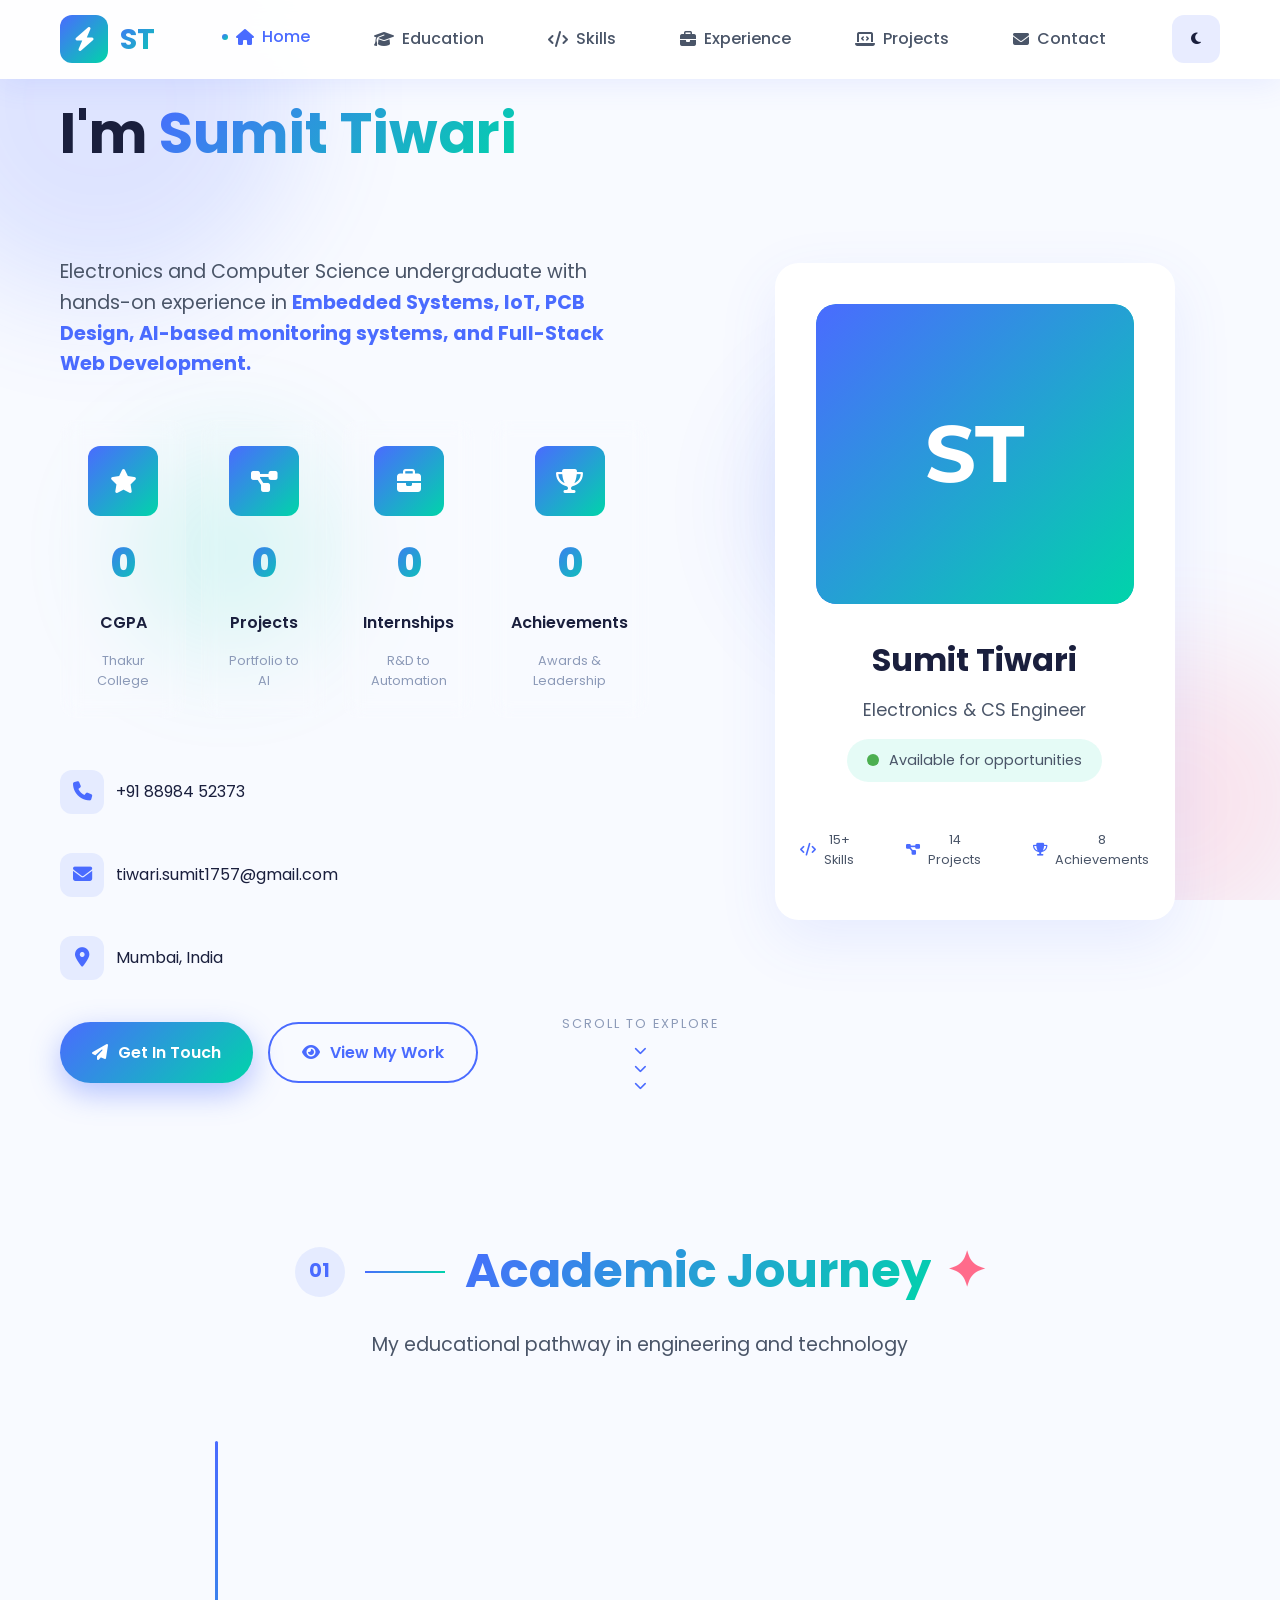
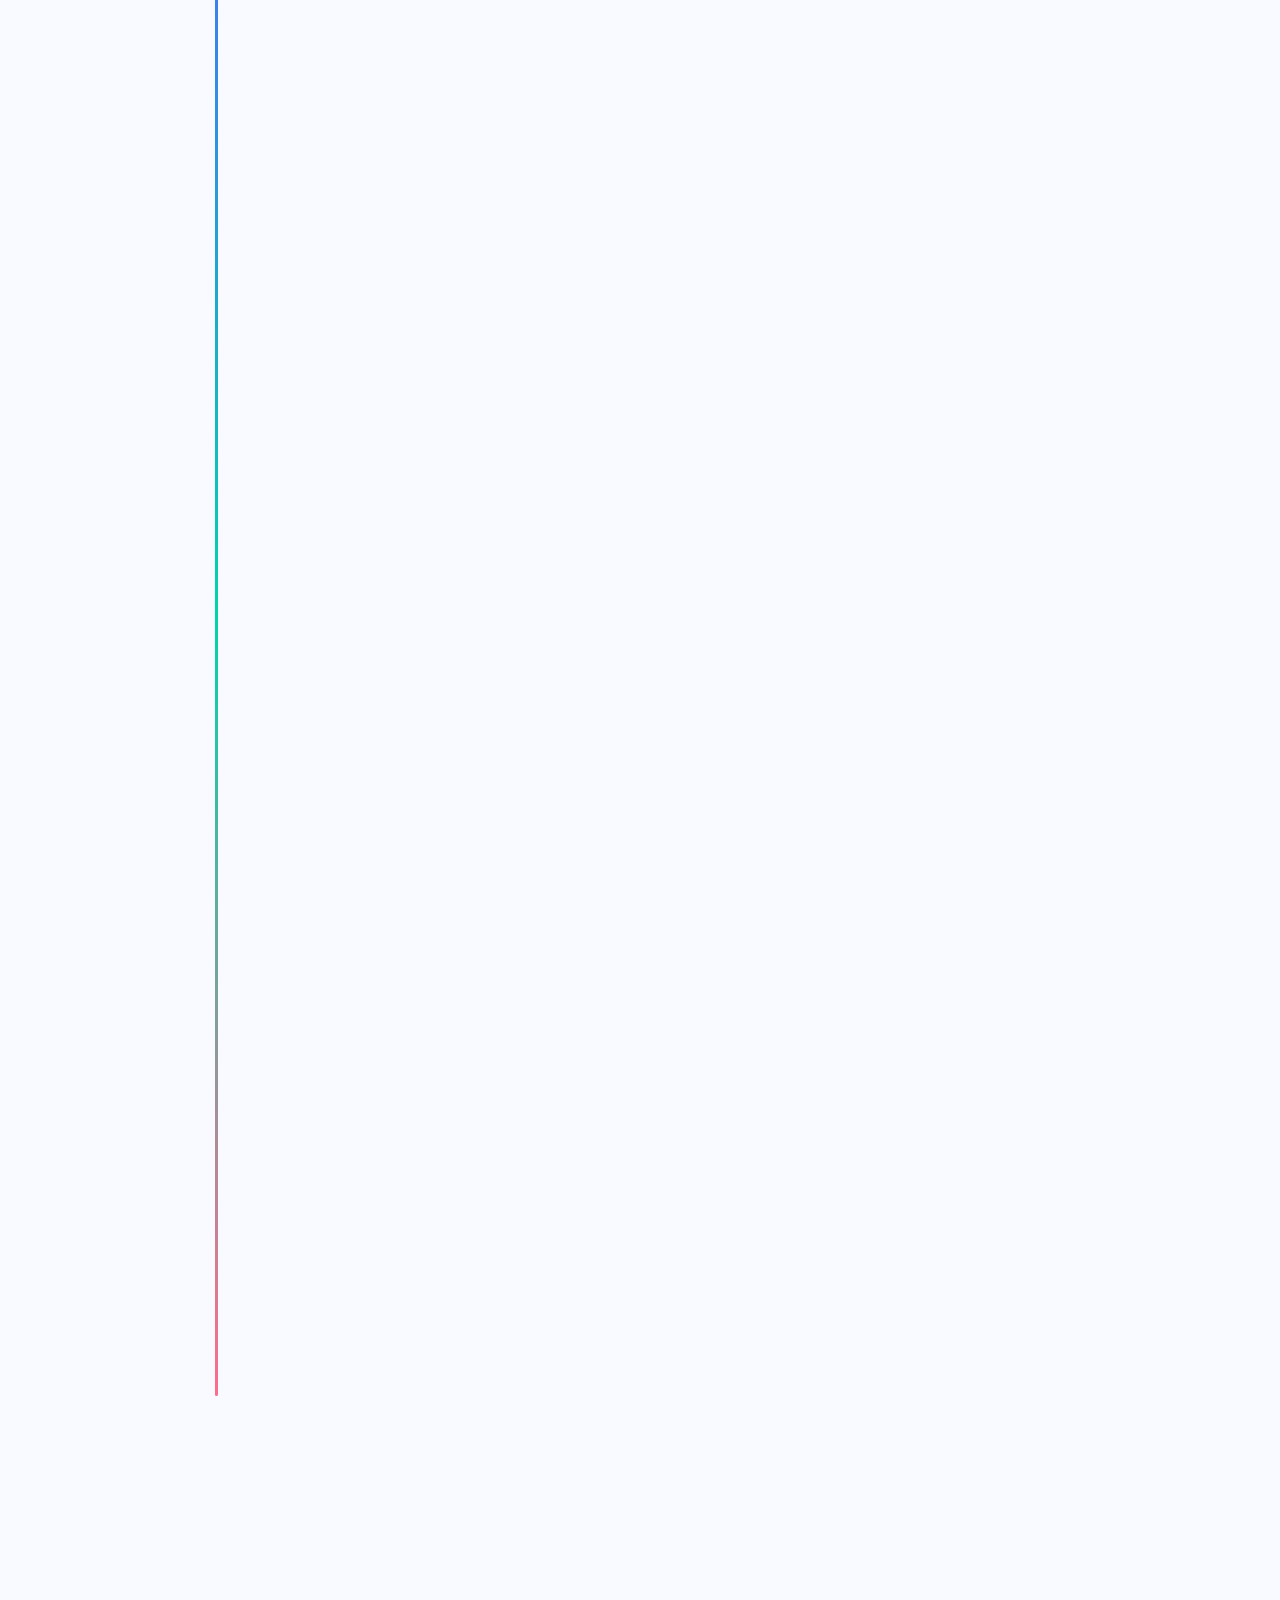
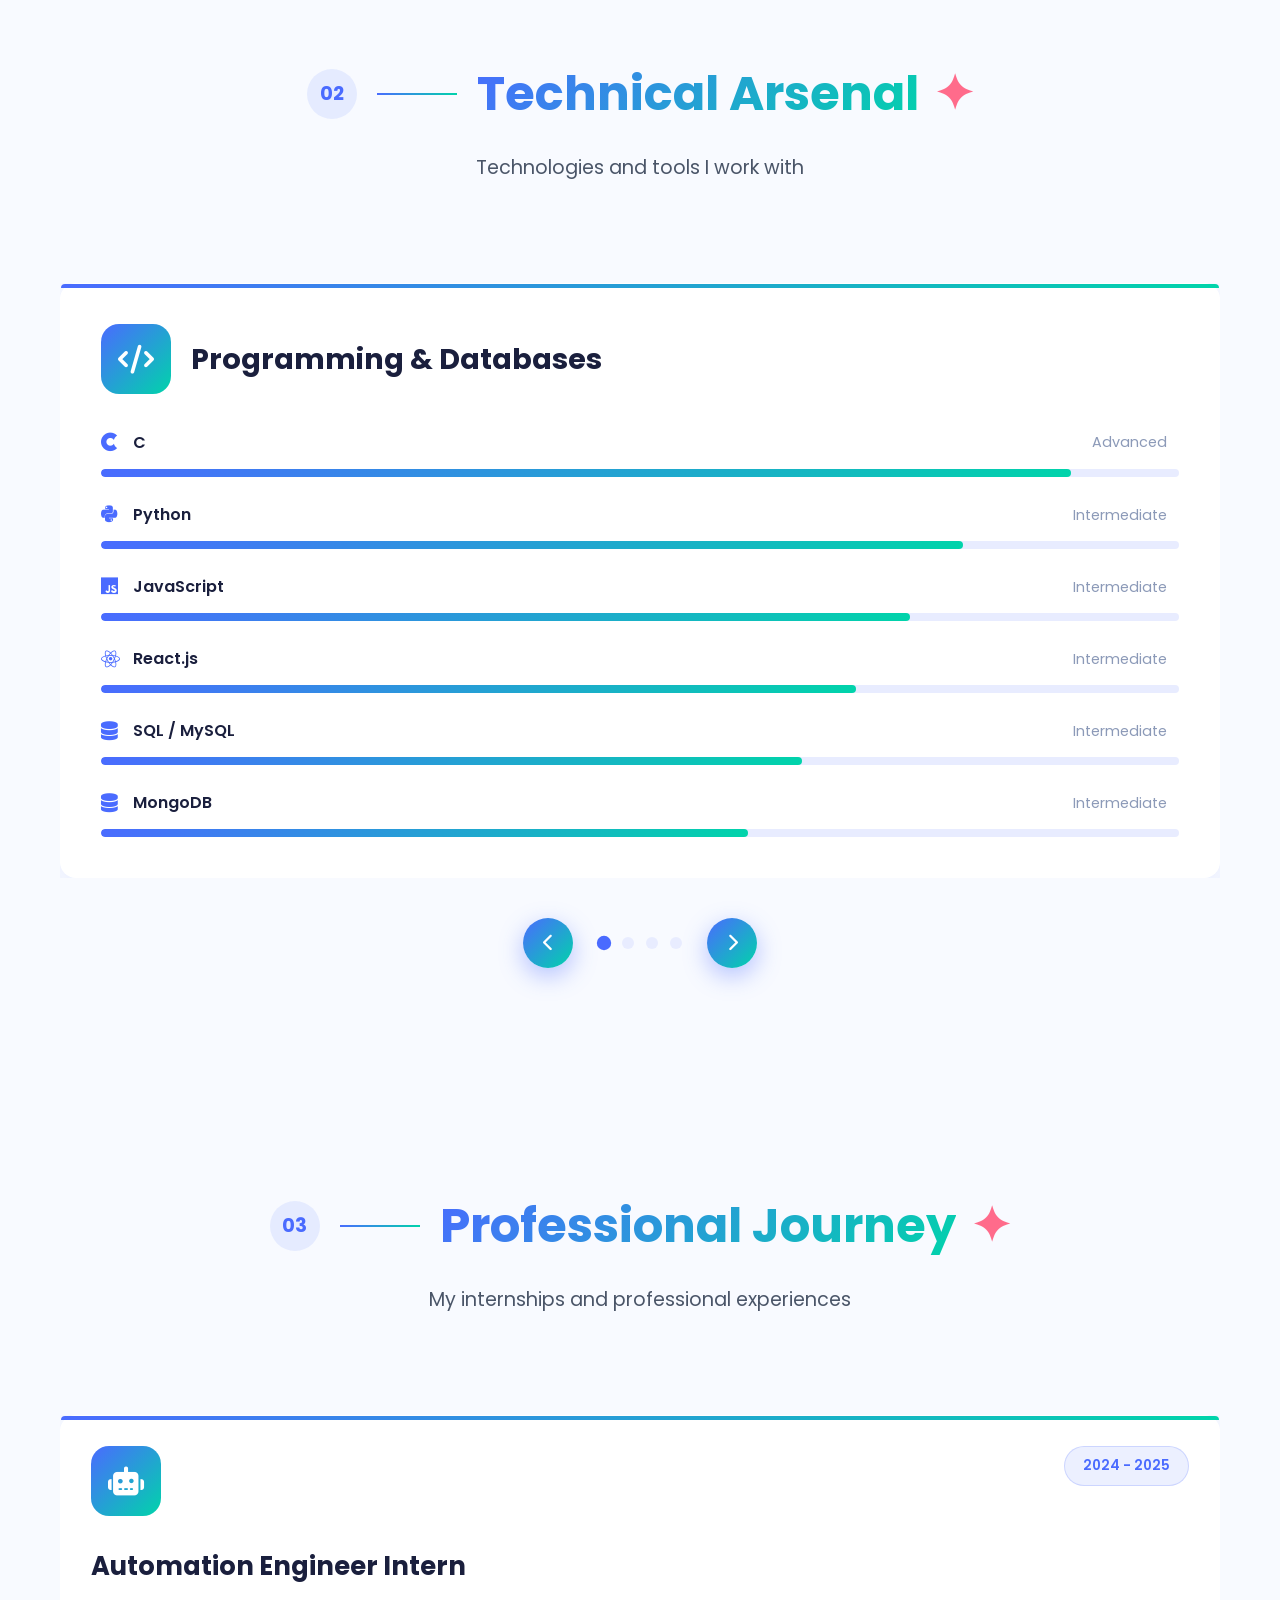
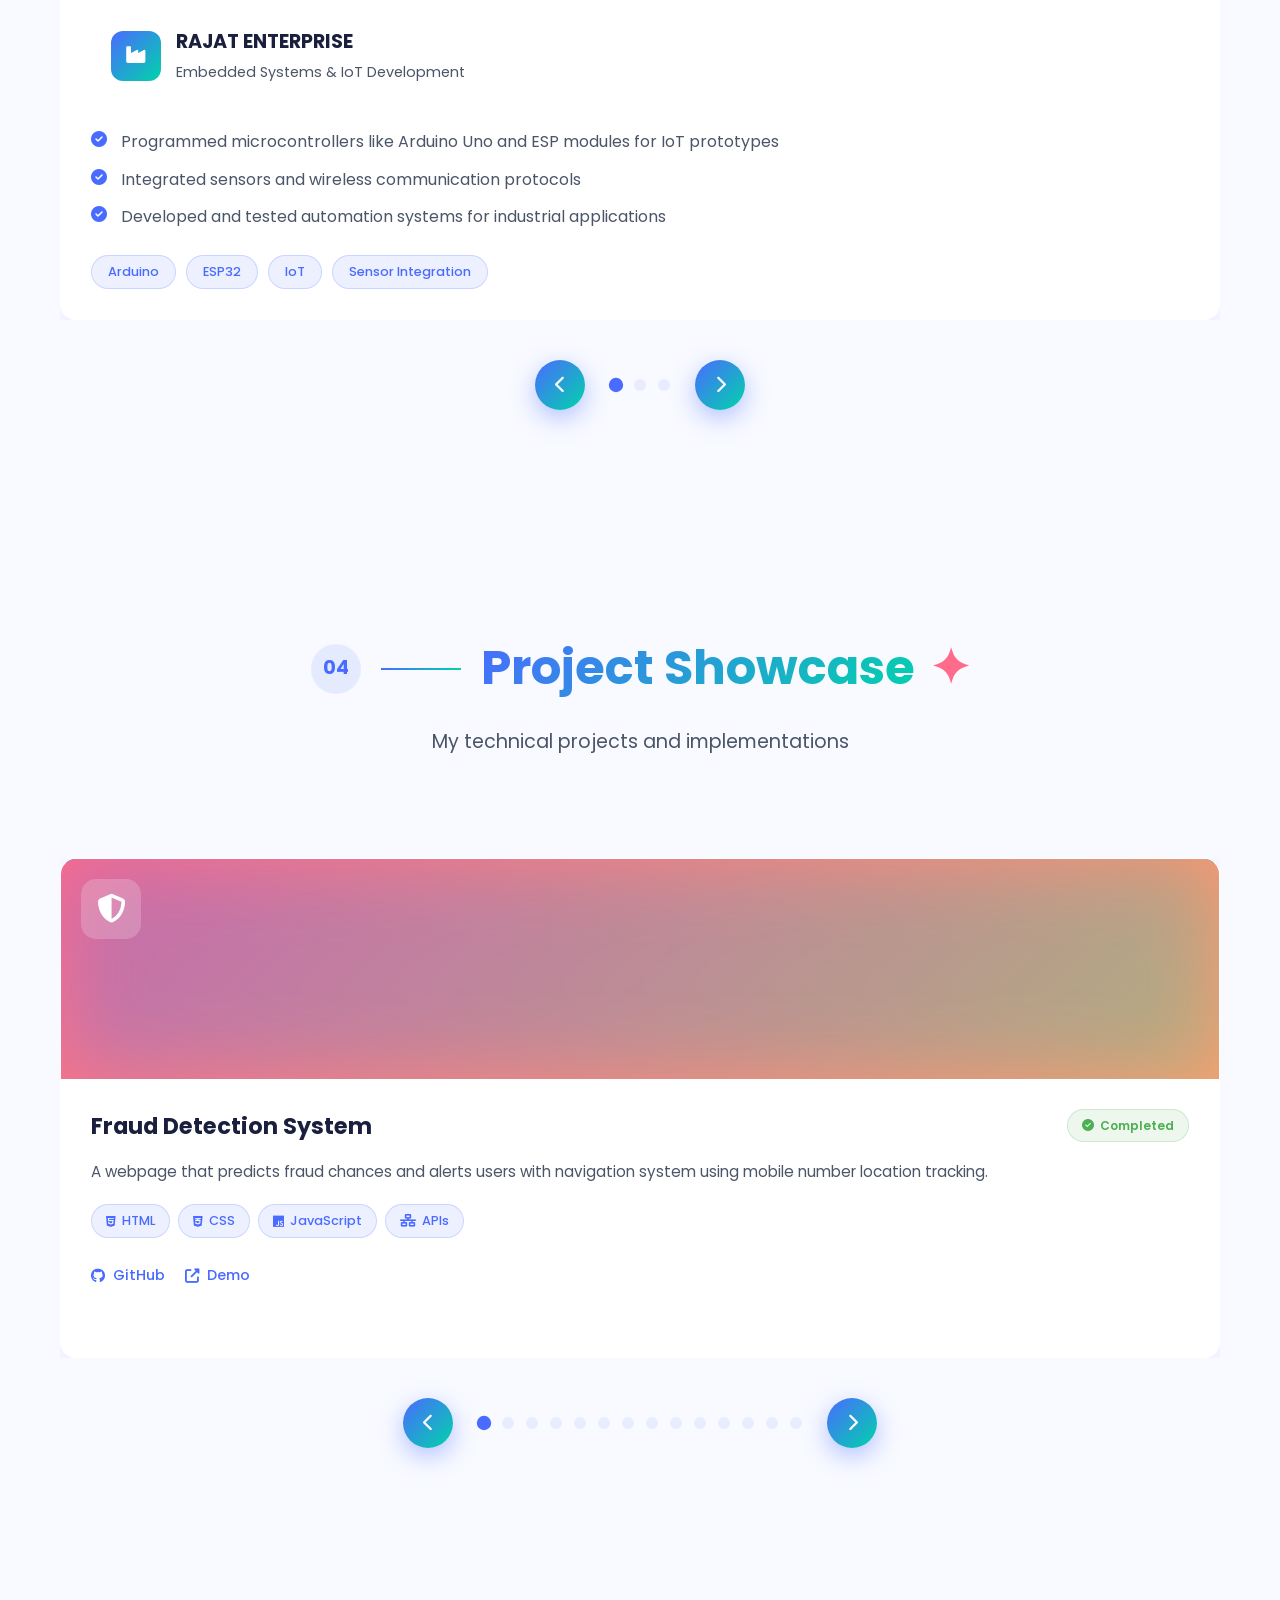
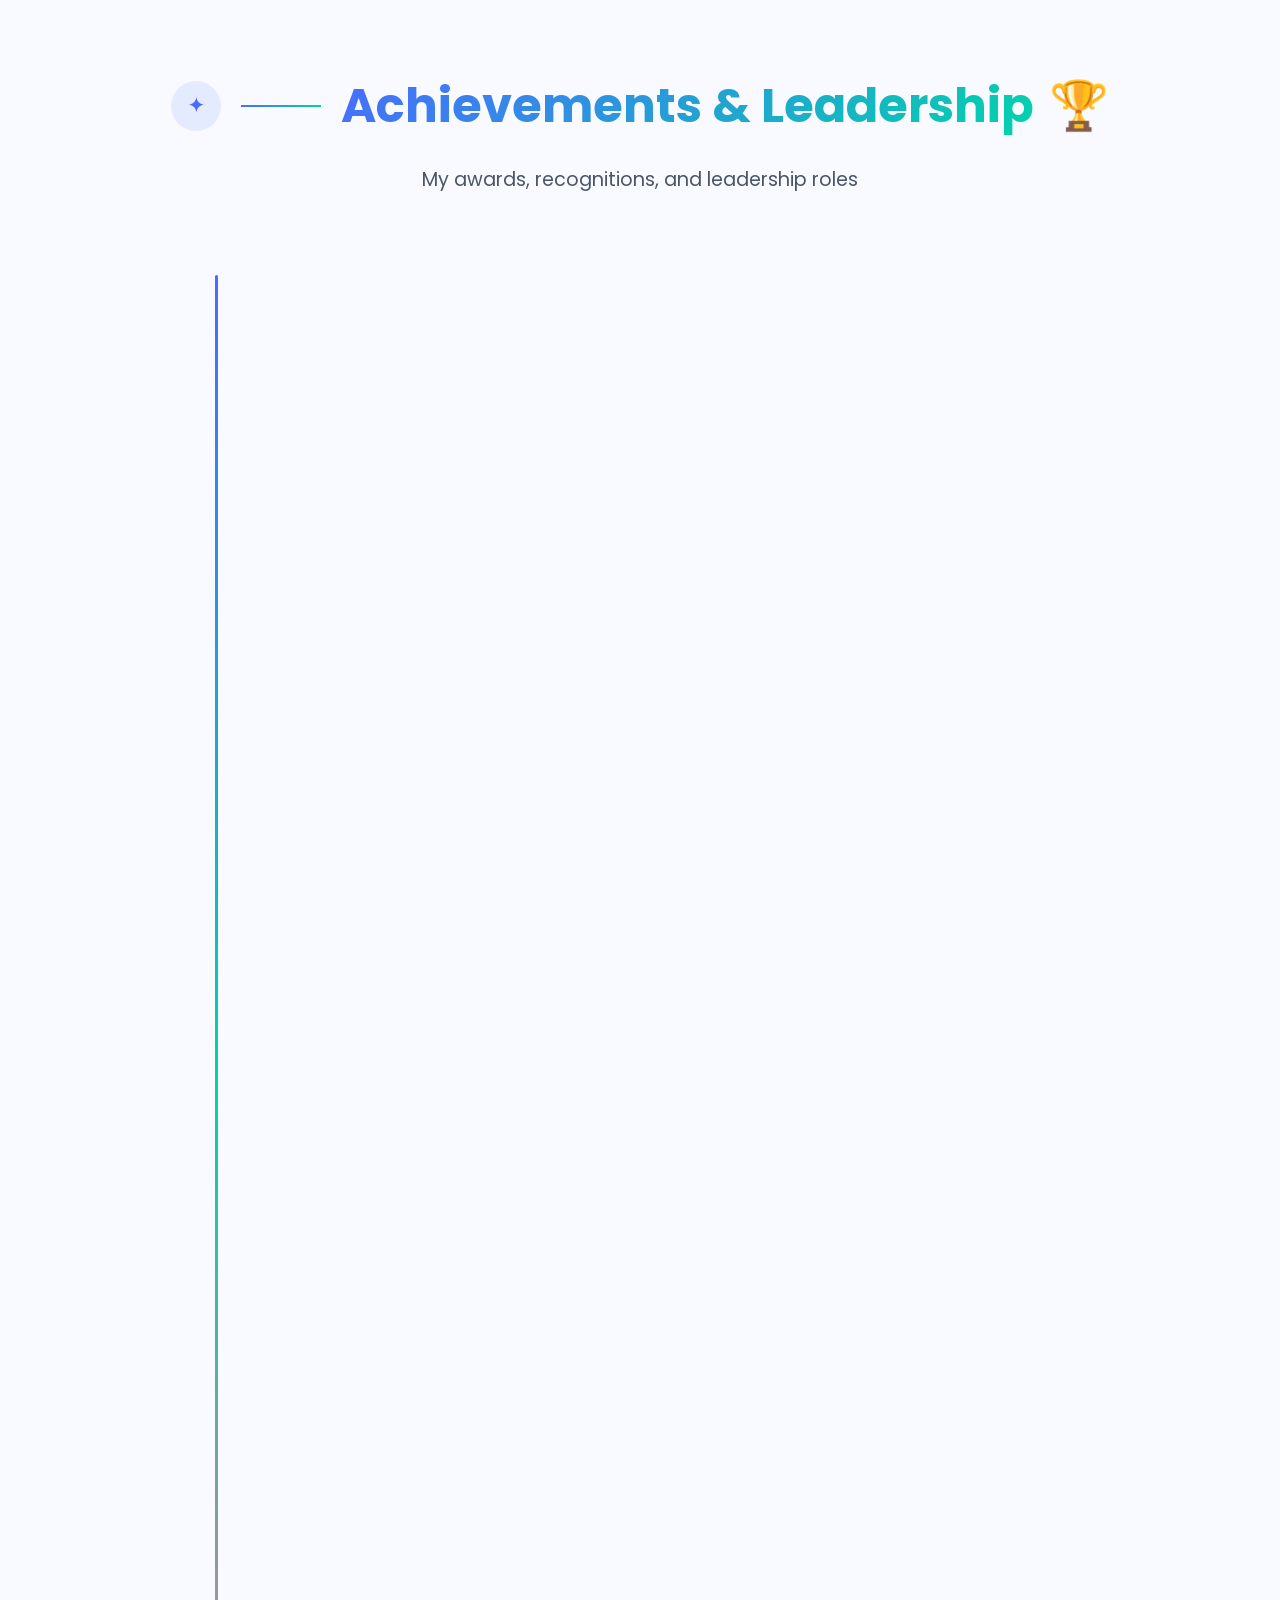
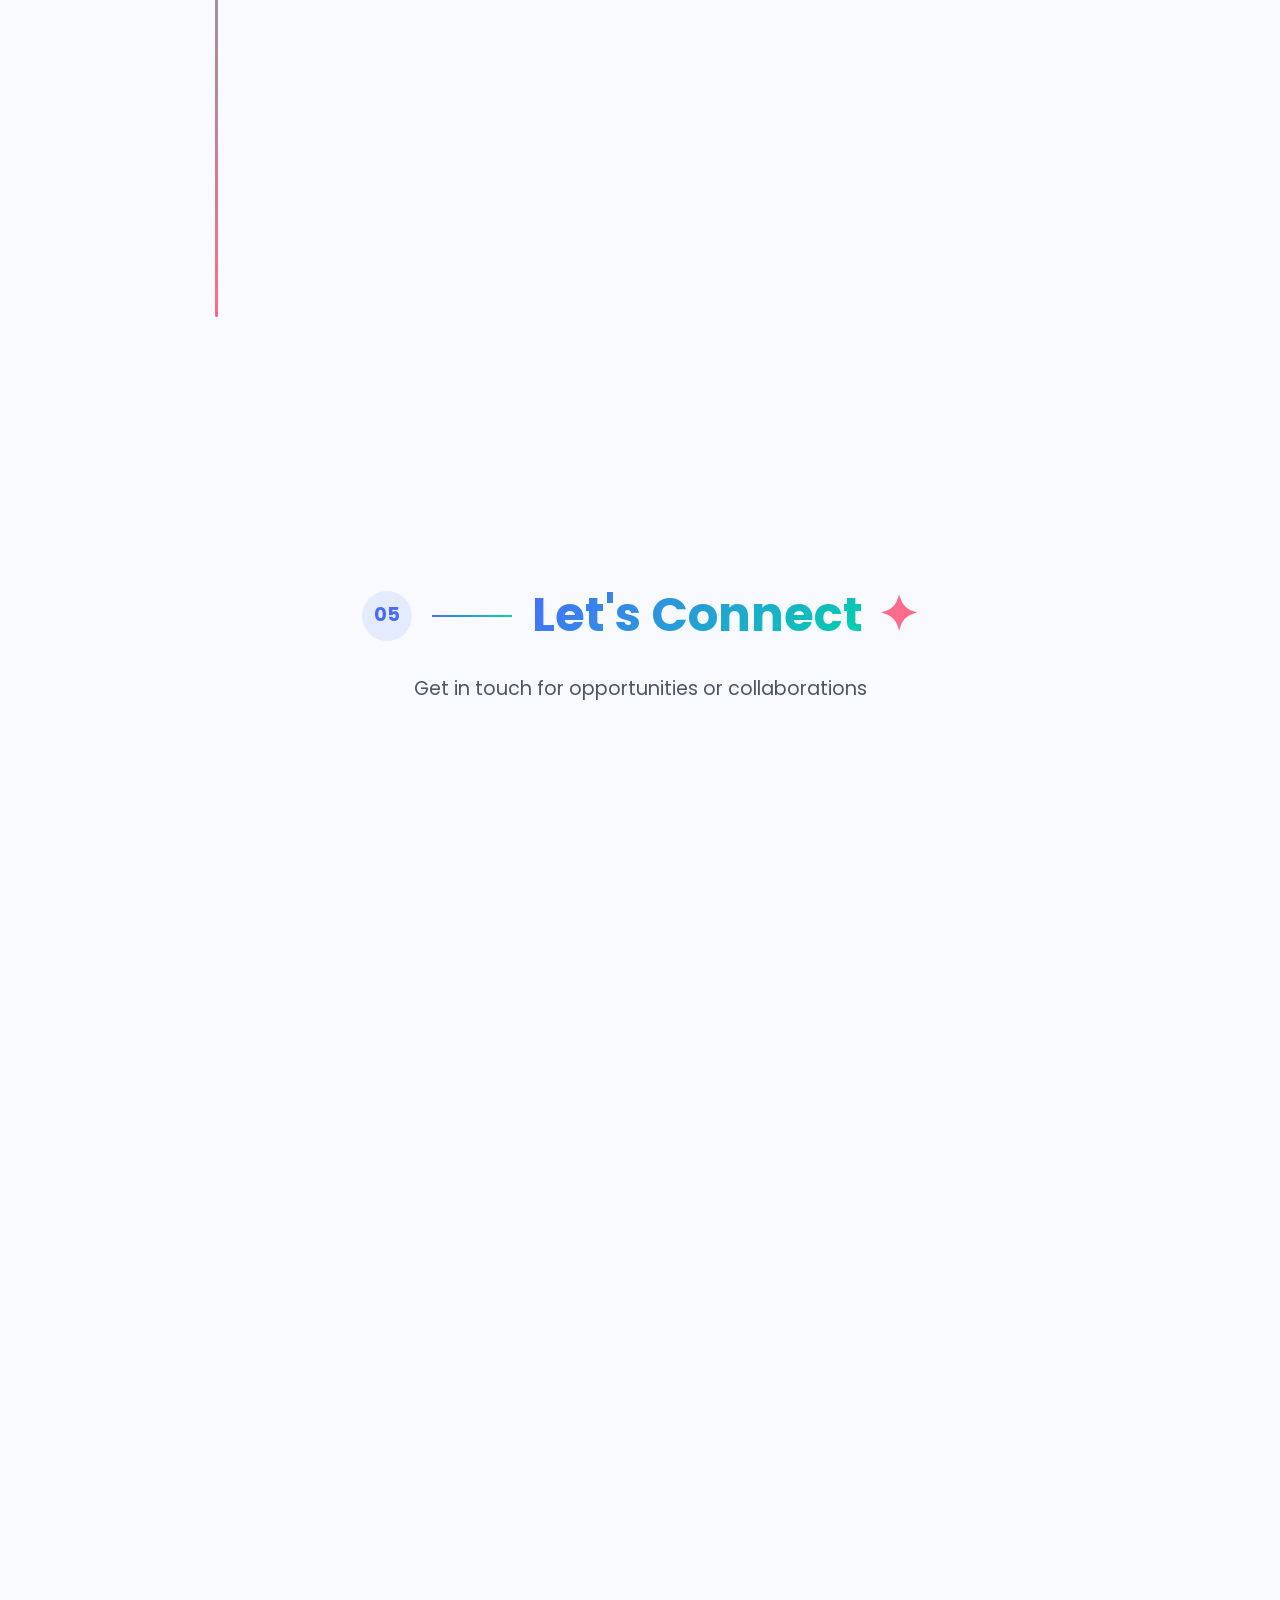
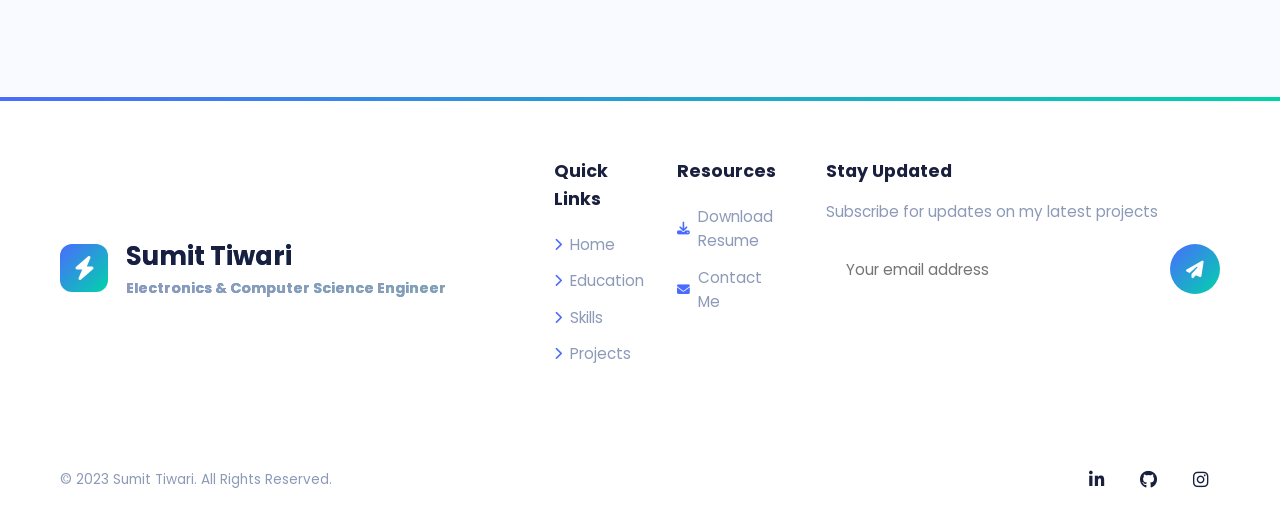
==== index.html @ a50d33a3 "Add files via upload" ====
<!DOCTYPE html>
<html lang="en">
<head>
    <meta charset="UTF-8">
    <meta name="viewport" content="width=device-width, initial-scale=1.0">
    <title>Sumit Tiwari | Interactive Portfolio</title>
    <link rel="stylesheet" href="https://cdnjs.cloudflare.com/ajax/libs/font-awesome/6.4.0/css/all.min.css">
    <link href="https://fonts.googleapis.com/css2?family=Poppins:wght@300;400;500;600;700&family=Montserrat:wght@400;500;600;700&display=swap" rel="stylesheet">
    <script src="https://unpkg.com/typed.js@2.1.0/dist/typed.umd.js"></script>
    <style>
        /* CSS Variables */
        :root {
            --primary: #4A6BFF;
            --primary-dark: #3A5BEF;
            --primary-light: #6A8BFF;
            --secondary: #FF6B8B;
            --secondary-dark: #EF5B7B;
            --accent: #00D4AA;
            --accent-dark: #00C49A;
            --light: #F8FAFF;
            --dark: #1A1F3D;
            --gray: #8C9AB8;
            --light-gray: #E8ECFF;
            --card-bg: #FFFFFF;
            --header-bg: rgba(255, 255, 255, 0.95);
            --shadow: rgba(74, 107, 255, 0.1);
            --shadow-lg: rgba(74, 107, 255, 0.2);
            --glow: rgba(74, 107, 255, 0.4);
            --transition: all 0.3s cubic-bezier(0.4, 0, 0.2, 1);
            --transition-slow: all 0.8s cubic-bezier(0.4, 0, 0.2, 1);
            --border-radius: 16px;
            --gradient-primary: linear-gradient(135deg, var(--primary), var(--accent));
            --gradient-secondary: linear-gradient(135deg, var(--secondary), #FF9E6D);
            --text-primary: var(--dark);
            --text-secondary: #4A5568;
            --text-muted: var(--gray);
            --text-light: #FFFFFF;
        }

        .dark-mode {
            --primary: #6B8AFF;
            --primary-dark: #5B7AEF;
            --primary-light: #8BAAFF;
            --secondary: #FF8BA3;
            --secondary-dark: #EF7B93;
            --accent: #00FFD4;
            --accent-dark: #00EFC4;
            --light: #0F1428;
            --dark: #E8ECFF;
            --gray: #A8B6D8;
            --light-gray: #1A2342;
            --card-bg: #141B38;
            --header-bg: rgba(20, 27, 56, 0.95);
            --shadow: rgba(0, 0, 0, 0.3);
            --shadow-lg: rgba(0, 0, 0, 0.5);
            --glow: rgba(107, 138, 255, 0.3);
            --text-primary: #E8ECFF;
            --text-secondary: #C8D6FF;
            --text-muted: #A8B6D8;
            --text-light: #FFFFFF;
        }

        * {
            margin: 0;
            padding: 0;
            box-sizing: border-box;
        }

        html {
            scroll-behavior: smooth;
            font-size: 16px;
        }

        body {
            font-family: 'Poppins', sans-serif;
            background-color: var(--light);
            color: var(--text-primary);
            line-height: 1.6;
            overflow-x: hidden;
            transition: var(--transition-slow);
        }

        .container {
            width: 100%;
            max-width: 1200px;
            margin: 0 auto;
            padding: 0 20px;
        }

        /* Scroll Progress */
        .scroll-progress {
            position: fixed;
            top: 0;
            left: 0;
            width: 0;
            height: 3px;
            background: var(--gradient-primary);
            z-index: 10000;
            transition: width 0.1s;
            box-shadow: 0 0 10px var(--glow);
        }

        /* Animated Background */
        .bg-animation {
            position: fixed;
            top: 0;
            left: 0;
            width: 100%;
            height: 100%;
            z-index: -2;
            overflow: hidden;
        }

        .circle {
            position: absolute;
            border-radius: 50%;
            filter: blur(60px);
            opacity: 0.15;
            animation: float 20s infinite ease-in-out;
        }

        .circle-1 { width: 400px; height: 400px; background: var(--primary); top: -100px; left: -100px; animation-delay: 0s; }
        .circle-2 { width: 300px; height: 300px; background: var(--secondary); bottom: -50px; right: -50px; animation-delay: 5s; }
        .circle-3 { width: 200px; height: 200px; background: var(--accent); top: 50%; left: 10%; animation-delay: 10s; }
        .circle-4 { width: 250px; height: 250px; background: var(--primary-dark); bottom: 30%; right: 20%; animation-delay: 15s; }

        @keyframes float {
            0%, 100% { transform: translate(0, 0) scale(1) rotate(0deg); }
            33% { transform: translate(30px, -40px) scale(1.1) rotate(120deg); }
            66% { transform: translate(-20px, 20px) scale(0.9) rotate(240deg); }
        }

        /* Particles */
        .particles-container {
            position: fixed;
            top: 0;
            left: 0;
            width: 100%;
            height: 100%;
            z-index: -1;
            pointer-events: none;
        }

        .particle {
            position: absolute;
            background: var(--primary);
            border-radius: 50%;
            opacity: 0.2;
            animation: float-particle linear infinite;
        }

        @keyframes float-particle {
            0% { transform: translateY(100vh) translateX(0) rotate(0deg); opacity: 0; }
            10% { opacity: 0.2; }
            90% { opacity: 0.2; }
            100% { transform: translateY(-100px) translateX(100px) rotate(360deg); opacity: 0; }
        }

        /* Header */
        header {
            position: fixed;
            top: 0;
            left: 0;
            width: 100%;
            z-index: 1000;
            padding: 15px 0;
            background-color: var(--header-bg);
            backdrop-filter: blur(20px);
            border-bottom: 1px solid rgba(255, 255, 255, 0.1);
            transition: var(--transition);
            box-shadow: 0 5px 30px var(--shadow);
        }

        .nav-container {
            display: flex;
            justify-content: space-between;
            align-items: center;
        }

        .logo {
            display: flex;
            align-items: center;
            gap: 12px;
            text-decoration: none;
        }

        .logo-icon {
            width: 48px;
            height: 48px;
            background: var(--gradient-primary);
            border-radius: 12px;
            display: flex;
            align-items: center;
            justify-content: center;
            color: var(--text-light);
            font-size: 1.5rem;
            animation: pulse 2s infinite;
        }

        @keyframes pulse {
            0%, 100% { transform: scale(1); }
            50% { transform: scale(1.05); }
        }

        .logo-text {
            font-size: 1.8rem;
            font-weight: 700;
            background: var(--gradient-primary);
            -webkit-background-clip: text;
            background-clip: text;
            color: transparent;
        }

        .desktop-nav .nav-links {
            display: flex;
            list-style: none;
            gap: 10px;
        }

        .nav-link {
            display: flex;
            align-items: center;
            gap: 8px;
            text-decoration: none;
            color: var(--text-secondary);
            font-weight: 500;
            padding: 10px 20px;
            border-radius: 12px;
            transition: var(--transition);
        }

        .nav-link:hover,
        .nav-link.active {
            color: var(--primary);
            background: rgba(255, 255, 255, 0.1);
            transform: translateY(-2px);
        }

        .nav-dot {
            width: 6px;
            height: 6px;
            background: var(--gradient-primary);
            border-radius: 50%;
            opacity: 0;
            transition: var(--transition);
        }

        .nav-link.active .nav-dot {
            opacity: 1;
        }

        .header-actions {
            display: flex;
            align-items: center;
            gap: 15px;
        }

        .theme-toggle {
            width: 48px;
            height: 48px;
            border-radius: 12px;
            background: var(--light-gray);
            border: none;
            color: var(--text-primary);
            cursor: pointer;
            display: flex;
            align-items: center;
            justify-content: center;
            transition: var(--transition);
        }

        .theme-toggle:hover {
            transform: rotate(15deg);
            background: var(--primary);
            color: var(--text-light);
        }

        .mobile-menu-btn {
            display: none;
            background: none;
            border: none;
            cursor: pointer;
            width: 48px;
            height: 48px;
            flex-direction: column;
            gap: 4px;
            align-items: center;
            justify-content: center;
        }

        .menu-line {
            width: 20px;
            height: 2px;
            background: var(--text-primary);
            border-radius: 2px;
            transition: var(--transition);
        }

        .mobile-nav {
            position: fixed;
            top: 0;
            right: -100%;
            width: 100%;
            height: 100vh;
            background: var(--light);
            z-index: 1001;
            transition: var(--transition-slow);
            display: flex;
            flex-direction: column;
            padding: 30px;
        }

        .mobile-nav.active {
            right: 0;
        }

        .mobile-nav-header {
            display: flex;
            justify-content: space-between;
            align-items: center;
            margin-bottom: 50px;
            padding-bottom: 20px;
            border-bottom: 1px solid rgba(255, 255, 255, 0.1);
        }

        .mobile-close-btn {
            background: none;
            border: none;
            font-size: 1.8rem;
            color: var(--text-primary);
            cursor: pointer;
            width: 48px;
            height: 48px;
            border-radius: 12px;
            display: flex;
            align-items: center;
            justify-content: center;
        }

        .mobile-nav-links {
            list-style: none;
            display: flex;
            flex-direction: column;
            gap: 15px;
            flex: 1;
        }

        .mobile-nav-link {
            display: flex;
            align-items: center;
            gap: 15px;
            text-decoration: none;
            color: var(--text-primary);
            font-size: 1.2rem;
            font-weight: 500;
            padding: 20px;
            border-radius: var(--border-radius);
            transition: var(--transition);
        }

        .mobile-nav-link:hover,
        .mobile-nav-link.active {
            background: rgba(255, 255, 255, 0.05);
            transform: translateX(10px);
        }

        .mobile-nav-link i {
            width: 24px;
            text-align: center;
            color: var(--primary);
        }

        /* Hero Section */
        .hero {
            min-height: 100vh;
            display: flex;
            align-items: center;
            padding-top: 100px;
            padding-bottom: 50px;
            position: relative;
            overflow: hidden;
        }

        .hero-grid {
            display: grid;
            grid-template-columns: 1.2fr 1fr;
            gap: 80px;
            align-items: center;
        }

        .hero-title {
            font-size: 3.5rem;
            margin-bottom: 20px;
            line-height: 1.2;
            color: var(--text-primary);
        }

        .highlight {
            background: var(--gradient-primary);
            -webkit-background-clip: text;
            background-clip: text;
            color: transparent;
        }

        .typed-text {
            font-size: 2rem;
            color: var(--text-secondary);
            min-height: 60px;
            display: block;
            margin-top: 10px;
            font-weight: 500;
        }

        .hero-description {
            font-size: 1.2rem;
            color: var(--text-secondary);
            margin-bottom: 30px;
            line-height: 1.6;
        }

        .hero-description strong {
            color: var(--primary);
        }

        .improved-stats {
            display: grid;
            grid-template-columns: repeat(4, 1fr);
            gap: 15px;
            margin: 40px 0;
        }

        .enhanced-stat {
            background: rgba(255, 255, 255, 0.1);
            padding: 25px 20px;
            border-radius: var(--border-radius);
            transition: var(--transition);
            backdrop-filter: blur(10px);
            border: 1px solid rgba(255, 255, 255, 0.1);
            text-align: center;
            display: flex;
            flex-direction: column;
            align-items: center;
            gap: 15px;
        }

        .enhanced-stat:hover {
            transform: translateY(-5px);
            border-color: var(--primary);
            box-shadow: 0 10px 30px var(--shadow);
        }

        .enhanced-stat .stat-icon {
            width: 70px;
            height: 70px;
            background: var(--gradient-primary);
            border-radius: 12px;
            display: flex;
            align-items: center;
            justify-content: center;
            color: var(--text-light);
            font-size: 1.5rem;
        }

        .stat-number {
            font-size: 2.5rem;
            font-weight: 800;
            background: var(--gradient-primary);
            -webkit-background-clip: text;
            background-clip: text;
            color: transparent;
        }

        .stat-label {
            font-size: 1rem;
            font-weight: 600;
            color: var(--text-primary);
        }

        .stat-subtext {
            font-size: 0.8rem;
            color: var(--text-muted);
        }

        .hero-contact-info {
            margin-bottom: 30px;
        }

        .contact-item {
            display: flex;
            align-items: center;
            gap: 12px;
            margin-bottom: 15px;
            padding: 12px 0;
            opacity: 0;
            transform: translateX(-20px);
            animation: fadeInRight 0.5s ease forwards;
        }

        .contact-item:nth-child(1) { animation-delay: 0.2s; }
        .contact-item:nth-child(2) { animation-delay: 0.4s; }
        .contact-item:nth-child(3) { animation-delay: 0.6s; }

        @keyframes fadeInRight {
            to { opacity: 1; transform: translateX(0); }
        }

        .contact-icon {
            width: 44px;
            height: 44px;
            background: rgba(74, 107, 255, 0.1);
            border-radius: 12px;
            display: flex;
            align-items: center;
            justify-content: center;
            color: var(--primary);
            font-size: 1.2rem;
            transition: var(--transition);
        }

        .contact-item:hover .contact-icon {
            background: var(--gradient-primary);
            color: var(--text-light);
            transform: scale(1.1);
        }

        .contact-link {
            color: var(--text-primary);
            text-decoration: none;
            transition: var(--transition);
        }

        .contact-link:hover {
            color: var(--primary);
        }

        .hero-actions {
            display: flex;
            gap: 15px;
        }

        .btn {
            position: relative;
            padding: 16px 32px;
            border-radius: 50px;
            font-weight: 600;
            text-decoration: none;
            display: inline-flex;
            align-items: center;
            gap: 10px;
            transition: var(--transition);
            border: none;
            cursor: pointer;
            font-size: 1rem;
            overflow: hidden;
        }

        .btn-primary {
            background: var(--gradient-primary);
            color: var(--text-light);
            box-shadow: 0 10px 30px var(--glow);
        }

        .btn-primary:hover {
            transform: translateY(-3px) scale(1.05);
            box-shadow: 0 15px 40px var(--glow);
        }

        .btn-secondary {
            background: transparent;
            color: var(--primary);
            border: 2px solid var(--primary);
        }

        .btn-secondary:hover {
            background: rgba(74, 107, 255, 0.1);
            transform: translateY(-3px);
        }

        .btn-glow {
            position: absolute;
            width: 100%;
            height: 100%;
            background: var(--gradient-primary);
            filter: blur(20px);
            opacity: 0.5;
            border-radius: 50px;
            z-index: -1;
            animation: pulse 2s infinite;
        }

        /* Profile Section */
        .hero-profile {
            display: flex;
            justify-content: center;
            align-items: center;
        }

        .profile-card {
            background: var(--card-bg);
            border-radius: 24px;
            padding: 40px;
            box-shadow: 0 20px 60px var(--shadow);
            border: 1px solid rgba(255, 255, 255, 0.1);
            transition: transform 0.5s ease;
            max-width: 400px;
            width: 100%;
        }

        .profile-card:hover {
            transform: translateY(-10px);
            box-shadow: 0 30px 80px var(--shadow-lg);
        }

        .profile-image-container {
            position: relative;
            margin-bottom: 30px;
            border-radius: 20px;
            overflow: hidden;
        }

        .profile-image {
            width: 100%;
            height: 300px;
            border-radius: 20px;
            overflow: hidden;
            position: relative;
            margin: 0 auto;
            background: linear-gradient(45deg, var(--primary), var(--accent));
        }

        .profile-image img {
            width: 100%;
            height: 100%;
            object-fit: cover;
            transition: transform 0.5s ease;
            position: relative;
            z-index: 1;
        }

        .profile-image:hover img {
            transform: scale(1.05);
        }

        .profile-image .fallback-text {
            position: absolute;
            top: 0;
            left: 0;
            width: 100%;
            height: 100%;
            background: var(--gradient-primary);
            display: flex;
            align-items: center;
            justify-content: center;
            color: white;
            font-size: 5rem;
            font-weight: bold;
            font-family: 'Montserrat', sans-serif;
            z-index: 0;
        }

        .profile-image img.loaded ~ .fallback-text {
            display: none;
        }

        .profile-info {
            text-align: center;
        }

        .profile-name {
            font-size: 2rem;
            color: var(--text-primary);
            margin-bottom: 10px;
        }

        .profile-title {
            color: var(--text-secondary);
            font-size: 1.1rem;
            margin-bottom: 15px;
        }

        .profile-status {
            display: inline-flex;
            align-items: center;
            gap: 10px;
            padding: 10px 20px;
            background: rgba(0, 212, 170, 0.1);
            border-radius: 50px;
            margin-bottom: 20px;
        }

        .status-dot {
            width: 12px;
            height: 12px;
            background: #4CAF50;
            border-radius: 50%;
            display: inline-block;
            animation: pulse 2s infinite;
        }

        .status-text {
            font-size: 0.9rem;
            color: var(--text-secondary);
        }

        .profile-quick-stats {
            display: flex;
            justify-content: center;
            gap: 20px;
            margin-top: 20px;
        }

        .quick-stat {
            display: flex;
            align-items: center;
            gap: 8px;
            background: rgba(255, 255, 255, 0.05);
            padding: 8px 16px;
            border-radius: 20px;
            font-size: 0.8rem;
            color: var(--text-secondary);
        }

        .quick-stat i {
            color: var(--primary);
        }

        .scroll-indicator {
            position: absolute;
            bottom: 40px;
            left: 50%;
            transform: translateX(-50%);
            display: flex;
            flex-direction: column;
            align-items: center;
            gap: 10px;
        }

        .scroll-text {
            color: var(--text-muted);
            font-size: 0.8rem;
            text-transform: uppercase;
            letter-spacing: 2px;
        }

        .scroll-arrows {
            display: flex;
            flex-direction: column;
            gap: 5px;
            color: var(--primary);
            font-size: 0.8rem;
        }

        .scroll-arrows i:nth-child(1) { animation: bounceArrow 2s infinite; }
        .scroll-arrows i:nth-child(2) { animation: bounceArrow 2s infinite 0.2s; }
        .scroll-arrows i:nth-child(3) { animation: bounceArrow 2s infinite 0.4s; }

        @keyframes bounceArrow {
            0%, 100% { transform: translateY(0); opacity: 0.3; }
            50% { transform: translateY(5px); opacity: 1; }
        }

        /* Section Styles */
        .section {
            padding: 100px 0;
            position: relative;
        }

        .section-header {
            text-align: center;
            margin-bottom: 80px;
        }

        .section-title-container {
            display: flex;
            align-items: center;
            justify-content: center;
            gap: 20px;
            margin-bottom: 20px;
        }

        .title-number {
            font-size: 1.2rem;
            font-weight: 700;
            color: var(--primary);
            background: rgba(74, 107, 255, 0.1);
            width: 50px;
            height: 50px;
            border-radius: 50%;
            display: flex;
            align-items: center;
            justify-content: center;
        }

        .title-line {
            width: 80px;
            height: 2px;
            background: var(--gradient-primary);
        }

        .section-title {
            font-size: 3rem;
            display: flex;
            align-items: center;
            gap: 15px;
        }

        .title-text {
            background: var(--gradient-primary);
            -webkit-background-clip: text;
            background-clip: text;
            color: transparent;
        }

        .title-sparkle {
            color: var(--secondary);
            animation: sparkleSpin 3s infinite;
        }

        @keyframes sparkleSpin {
            0%, 100% { transform: rotate(0deg) scale(1); }
            50% { transform: rotate(180deg) scale(1.2); }
        }

        .section-subtitle {
            color: var(--text-secondary);
            font-size: 1.2rem;
            max-width: 600px;
            margin: 0 auto;
        }

        /* Education Timeline */
        .timeline {
            position: relative;
            max-width: 900px;
            margin: 0 auto;
            padding-left: 50px;
        }

        .timeline::before {
            content: '';
            position: absolute;
            top: 0;
            bottom: 0;
            left: 25px;
            width: 3px;
            background: linear-gradient(to bottom, var(--primary), var(--accent), var(--secondary));
            border-radius: 3px;
        }

        .timeline-item {
            margin-bottom: 60px;
            position: relative;
            opacity: 0;
            transform: translateX(-50px);
            transition: var(--transition-slow);
        }

        .timeline-item.visible {
            opacity: 1;
            transform: translateX(0);
        }

        .timeline-marker {
            position: absolute;
            left: -50px;
            top: 0;
            display: flex;
            flex-direction: column;
            align-items: center;
        }

        .marker-dot {
            width: 20px;
            height: 20px;
            background: var(--gradient-primary);
            border-radius: 50%;
            position: relative;
            z-index: 1;
            box-shadow: 0 0 20px var(--glow);
        }

        .marker-line {
            width: 2px;
            height: calc(100% + 40px);
            background: linear-gradient(to bottom, var(--primary), transparent);
            margin-top: 10px;
        }

        .timeline-content {
            background: var(--card-bg);
            padding: 40px;
            border-radius: var(--border-radius);
            box-shadow: 0 10px 40px var(--shadow);
            border: 1px solid rgba(255, 255, 255, 0.1);
            transition: var(--transition);
            position: relative;
        }

        .timeline-content::before {
            content: '';
            position: absolute;
            top: 0;
            left: 0;
            width: 4px;
            height: 100%;
            background: var(--gradient-primary);
            border-radius: 4px 0 0 4px;
        }

        .timeline-content:hover {
            transform: translateX(10px) translateY(-5px);
            box-shadow: 0 20px 60px var(--shadow-lg);
        }

        .timeline-date {
            display: inline-block;
            background: var(--gradient-primary);
            color: var(--text-light);
            padding: 8px 20px;
            border-radius: 50px;
            font-weight: 600;
            margin-bottom: 20px;
            font-size: 0.9rem;
        }

        .timeline-header {
            display: flex;
            justify-content: space-between;
            align-items: flex-start;
            margin-bottom: 20px;
            gap: 20px;
        }

        .timeline-title {
            font-size: 1.8rem;
            color: var(--text-primary);
        }

        .timeline-badge {
            background: var(--gradient-accent);
            color: var(--text-light);
            padding: 5px 15px;
            border-radius: 50px;
            font-size: 0.8rem;
            font-weight: 600;
            white-space: nowrap;
        }

        .timeline-institution {
            display: flex;
            align-items: center;
            gap: 20px;
            margin-bottom: 25px;
            padding: 20px;
            background: rgba(255, 255, 255, 0.05);
            border-radius: 12px;
        }

        .institution-icon {
            width: 60px;
            height: 60px;
            background: var(--gradient-primary);
            border-radius: 12px;
            display: flex;
            align-items: center;
            justify-content: center;
            color: var(--text-light);
            font-size: 1.5rem;
            flex-shrink: 0;
        }

        .institution-info h4 {
            font-size: 1.2rem;
            color: var(--text-primary);
            margin-bottom: 5px;
        }

        .institution-info p {
            color: var(--text-secondary);
            font-size: 0.9rem;
        }

        .timeline-grade {
            display: flex;
            align-items: center;
            gap: 20px;
            margin-bottom: 25px;
        }

        .grade-meter {
            flex: 1;
            height: 8px;
            background: var(--light-gray);
            border-radius: 4px;
            overflow: hidden;
        }

        .grade-fill {
            height: 100%;
            background: var(--gradient-primary);
            border-radius: 4px;
            transition: width 1.5s ease;
        }

        .grade-badge {
            background: rgba(74, 107, 255, 0.1);
            color: var(--primary);
            padding: 10px 20px;
            border-radius: 50px;
            font-weight: 600;
            font-size: 0.9rem;
            white-space: nowrap;
            border: 1px solid rgba(74, 107, 255, 0.2);
        }

        .timeline-description {
            color: var(--text-secondary);
            margin-bottom: 25px;
            line-height: 1.7;
        }

        .timeline-tags {
            display: flex;
            flex-wrap: wrap;
            gap: 10px;
        }

        .tag {
            display: flex;
            align-items: center;
            gap: 8px;
            background: rgba(74, 107, 255, 0.1);
            color: var(--primary);
            padding: 10px 20px;
            border-radius: 50px;
            font-size: 0.9rem;
            font-weight: 500;
            border: 1px solid rgba(74, 107, 255, 0.2);
            transition: var(--transition);
        }

        .tag:hover {
            background: var(--gradient-primary);
            color: var(--text-light);
            transform: translateY(-2px);
        }

        /* Skills Section */
        .skills-section {
            position: relative;
            overflow: visible;
        }

        .skills-slider-container {
            position: relative;
            padding: 20px 0;
        }

        .skills-grid {
            display: flex;
            overflow: hidden;
            gap: 30px;
            margin-bottom: 40px;
            min-height: 450px;
        }

        .skill-category {
            background: var(--card-bg);
            border-radius: var(--border-radius);
            padding: 40px;
            box-shadow: 0 10px 40px var(--shadow);
            border: 1px solid rgba(255, 255, 255, 0.1);
            min-width: 100%;
            opacity: 0;
            transform: translateX(30px);
            display: none;
            transition: opacity 0.8s ease, transform 0.8s ease;
            position: relative;
        }

        .skill-category.active {
            display: block;
            opacity: 1;
            transform: translateX(0);
            animation: slideInLeft 0.8s ease forwards;
        }

        .skill-category::before {
            content: '';
            position: absolute;
            top: 0;
            left: 0;
            width: 100%;
            height: 4px;
            background: var(--gradient-primary);
            border-radius: 4px 4px 0 0;
        }

        @keyframes slideInLeft {
            0% { opacity: 0; transform: translateX(30px); }
            100% { opacity: 1; transform: translateX(0); }
        }

        .category-header {
            display: flex;
            align-items: center;
            gap: 20px;
            margin-bottom: 35px;
        }

        .category-icon {
            width: 70px;
            height: 70px;
            background: var(--gradient-primary);
            border-radius: 18px;
            display: flex;
            align-items: center;
            justify-content: center;
            color: var(--text-light);
            font-size: 1.8rem;
            flex-shrink: 0;
        }

        .category-title {
            font-size: 1.8rem;
            color: var(--text-primary);
            margin: 0;
        }

        .skills-list {
            display: flex;
            flex-direction: column;
            gap: 25px;
        }

        .skill-item {
            display: flex;
            flex-direction: column;
            gap: 12px;
        }

        .skill-info {
            display: flex;
            justify-content: space-between;
            align-items: center;
        }

        .skill-name-container {
            display: flex;
            align-items: center;
            gap: 12px;
        }

        .skill-name-container i {
            font-size: 1.2rem;
            color: var(--primary);
            width: 20px;
        }

        .skill-name {
            font-weight: 600;
            color: var(--text-primary);
        }

        .skill-level {
            color: var(--text-muted);
            font-size: 0.9rem;
            background: rgba(255, 255, 255, 0.05);
            padding: 2px 12px;
            border-radius: 20px;
        }

        .skill-bar {
            height: 8px;
            background: var(--light-gray);
            border-radius: 4px;
            overflow: hidden;
        }

        .skill-progress {
            height: 100%;
            background: var(--gradient-primary);
            border-radius: 4px;
            width: 0%;
            transition: width 1.5s ease;
        }

        .skill-category.active .skill-progress {
            width: var(--width);
        }

        /* Experience Section */
        .experience-section {
            position: relative;
            overflow: visible;
        }

        .experience-slider-container {
            position: relative;
            padding: 20px 0;
        }

        .experience-cards {
            display: flex;
            overflow: hidden;
            gap: 30px;
            margin-bottom: 40px;
            min-height: 450px;
        }

        .experience-card {
            background: var(--card-bg);
            border-radius: var(--border-radius);
            box-shadow: 0 10px 40px var(--shadow);
            border: 1px solid rgba(255, 255, 255, 0.1);
            min-width: 100%;
            opacity: 0;
            transform: translateX(30px);
            display: none;
            transition: opacity 0.8s ease, transform 0.8s ease;
            position: relative;
        }

        .experience-card.active {
            display: block;
            opacity: 1;
            transform: translateX(0);
            animation: slideInRight 0.8s ease forwards;
        }

        .experience-card::before {
            content: '';
            position: absolute;
            top: 0;
            left: 0;
            width: 100%;
            height: 4px;
            background: var(--gradient-primary);
            border-radius: 4px 4px 0 0;
        }

        @keyframes slideInRight {
            0% { opacity: 0; transform: translateX(30px); }
            100% { opacity: 1; transform: translateX(0); }
        }

        .exp-header {
            display: flex;
            justify-content: space-between;
            align-items: flex-start;
            padding: 30px 30px 0;
        }

        .exp-badge {
            width: 70px;
            height: 70px;
            background: var(--gradient-primary);
            border-radius: 18px;
            display: flex;
            align-items: center;
            justify-content: center;
            color: var(--text-light);
            font-size: 1.8rem;
            flex-shrink: 0;
        }

        .exp-date {
            background: rgba(74, 107, 255, 0.1);
            color: var(--primary);
            padding: 8px 18px;
            border-radius: 50px;
            font-weight: 600;
            font-size: 0.85rem;
            border: 1px solid rgba(74, 107, 255, 0.2);
            white-space: nowrap;
        }

        .exp-content {
            padding: 30px;
        }

        .exp-title {
            font-size: 1.6rem;
            margin-bottom: 20px;
            color: var(--text-primary);
        }

        .exp-company {
            display: flex;
            align-items: center;
            gap: 15px;
            margin-bottom: 25px;
            padding: 20px;
            background: rgba(255, 255, 255, 0.05);
            border-radius: 12px;
        }

        .company-icon {
            width: 50px;
            height: 50px;
            background: var(--gradient-primary);
            border-radius: 12px;
            display: flex;
            align-items: center;
            justify-content: center;
            color: var(--text-light);
            font-size: 1.2rem;
            flex-shrink: 0;
        }

        .company-info h4 {
            font-size: 1.2rem;
            color: var(--text-primary);
            margin-bottom: 3px;
        }

        .company-info p {
            color: var(--text-secondary);
            font-size: 0.9rem;
            margin: 0;
        }

        .exp-details {
            list-style: none;
            margin-bottom: 25px;
        }

        .exp-details li {
            margin-bottom: 12px;
            padding-left: 30px;
            position: relative;
            color: var(--text-secondary);
            line-height: 1.6;
        }

        .exp-details li i {
            position: absolute;
            left: 0;
            top: 2px;
            color: var(--primary);
        }

        .exp-tags {
            display: flex;
            flex-wrap: wrap;
            gap: 10px;
        }

        .exp-tag {
            background: rgba(74, 107, 255, 0.1);
            color: var(--primary);
            padding: 6px 16px;
            border-radius: 50px;
            font-size: 0.8rem;
            font-weight: 500;
            border: 1px solid rgba(74, 107, 255, 0.2);
        }

        /* Projects Section */
        .projects-section {
            position: relative;
            overflow: visible;
        }

        .projects-slider-container {
            position: relative;
            padding: 20px 0;
        }

        .projects-grid {
            display: flex;
            overflow: hidden;
            gap: 30px;
            margin-bottom: 40px;
            min-height: 500px;
        }

        .project-card {
            background: var(--card-bg);
            border-radius: var(--border-radius);
            overflow: hidden;
            box-shadow: 0 10px 40px var(--shadow);
            border: 1px solid rgba(255, 255, 255, 0.1);
            min-width: 100%;
            opacity: 0;
            transform: translateX(30px);
            display: none;
            transition: opacity 0.8s ease, transform 0.8s ease;
            position: relative;
        }

        .project-card.active {
            display: block;
            opacity: 1;
            transform: translateX(0);
            animation: slideInRight 0.8s ease forwards;
        }

        .project-card::before {
            content: '';
            position: absolute;
            top: 0;
            left: 0;
            width: 100%;
            height: 4px;
            background: var(--gradient-primary);
            border-radius: 4px 4px 0 0;
        }

        .project-image {
            height: 220px;
            position: relative;
            overflow: hidden;
            background-size: cover;
            background-position: center;
        }

        .project-badge {
            position: absolute;
            top: 20px;
            left: 20px;
            width: 60px;
            height: 60px;
            background: rgba(255, 255, 255, 0.2);
            backdrop-filter: blur(10px);
            border-radius: 15px;
            display: flex;
            align-items: center;
            justify-content: center;
            color: var(--text-light);
            font-size: 1.8rem;
            z-index: 2;
        }

        .project-overlay {
            position: absolute;
            top: 0;
            left: 0;
            width: 100%;
            height: 100%;
        }

        .project-glow {
            position: absolute;
            width: 100%;
            height: 100%;
            background: var(--gradient-primary);
            filter: blur(40px);
            opacity: 0.3;
            animation: pulse 3s infinite;
        }

        .project-content {
            padding: 30px;
        }

        .project-header {
            display: flex;
            justify-content: space-between;
            align-items: flex-start;
            margin-bottom: 15px;
            gap: 15px;
        }

        .project-title {
            font-size: 1.4rem;
            color: var(--text-primary);
            margin: 0;
        }

        .project-status {
            display: flex;
            align-items: center;
            gap: 6px;
            font-size: 0.75rem;
            padding: 6px 14px;
            border-radius: 50px;
            font-weight: 600;
            white-space: nowrap;
            border: 1px solid;
        }

        .project-status.completed {
            background: rgba(76, 175, 80, 0.1);
            color: #4CAF50;
            border-color: rgba(76, 175, 80, 0.2);
        }

        .project-status.in-progress {
            background: rgba(255, 152, 0, 0.1);
            color: #FF9800;
            border-color: rgba(255, 152, 0, 0.2);
        }

        .project-description {
            color: var(--text-secondary);
            margin-bottom: 20px;
            line-height: 1.6;
            font-size: 0.95rem;
        }

        .project-tech {
            display: flex;
            flex-wrap: wrap;
            gap: 8px;
            margin-bottom: 20px;
        }

        .tech-tag {
            display: flex;
            align-items: center;
            gap: 6px;
            background: rgba(74, 107, 255, 0.1);
            color: var(--primary);
            padding: 6px 14px;
            border-radius: 50px;
            font-size: 0.8rem;
            font-weight: 500;
            border: 1px solid rgba(74, 107, 255, 0.2);
            transition: var(--transition);
        }

        .tech-tag:hover {
            background: var(--gradient-primary);
            color: var(--text-light);
            transform: translateY(-2px);
        }

        .project-links {
            display: flex;
            gap: 20px;
            flex-wrap: wrap;
        }

        .project-link {
            display: flex;
            align-items: center;
            gap: 8px;
            color: var(--primary);
            text-decoration: none;
            font-weight: 500;
            font-size: 0.9rem;
            transition: var(--transition);
            padding: 6px 0;
            position: relative;
        }

        .project-link::before {
            content: '';
            position: absolute;
            bottom: 0;
            left: 0;
            width: 0;
            height: 2px;
            background: var(--gradient-primary);
            transition: width 0.3s ease;
        }

        .project-link:hover::before {
            width: 100%;
        }

        .project-link:hover {
            gap: 12px;
        }

        /* Slider Navigation */
        .slider-nav {
            display: flex;
            justify-content: center;
            align-items: center;
            gap: 12px;
            flex-wrap: wrap;
        }

        .slider-dot {
            width: 12px;
            height: 12px;
            background: var(--light-gray);
            border-radius: 50%;
            cursor: pointer;
            transition: var(--transition);
        }

        .slider-dot.active {
            background: var(--primary);
            transform: scale(1.2);
        }

        .slider-controls {
            display: flex;
            justify-content: center;
            align-items: center;
            gap: 25px;
            margin-top: 10px;
            flex-wrap: wrap;
        }

        .slider-btn {
            width: 50px;
            height: 50px;
            background: var(--gradient-primary);
            border: none;
            border-radius: 50%;
            color: var(--text-light);
            cursor: pointer;
            display: flex;
            align-items: center;
            justify-content: center;
            font-size: 1.1rem;
            transition: var(--transition);
            box-shadow: 0 8px 25px var(--glow);
        }

        .slider-btn:hover {
            transform: scale(1.1);
        }

        .slider-btn:disabled {
            opacity: 0.4;
            cursor: not-allowed;
            transform: scale(1);
        }

        /* Contact Section */
        .contact-grid {
            display: grid;
            grid-template-columns: 1.2fr 0.8fr;
            gap: 50px;
        }

        .contact-form-container {
            background: var(--card-bg);
            border-radius: var(--border-radius);
            padding: 50px;
            box-shadow: 0 10px 40px var(--shadow);
            border: 1px solid rgba(255, 255, 255, 0.1);
            position: relative;
        }

        .form-glow {
            position: absolute;
            top: 0;
            left: 0;
            width: 100%;
            height: 4px;
            background: var(--gradient-primary);
            border-radius: 4px 4px 0 0;
        }

        .form-title {
            font-size: 2rem;
            margin-bottom: 30px;
            color: var(--text-primary);
        }

        .form-group {
            margin-bottom: 25px;
        }

        .form-group label {
            display: flex;
            align-items: center;
            gap: 10px;
            margin-bottom: 10px;
            font-weight: 500;
            color: var(--text-primary);
            font-size: 0.95rem;
        }

        .form-group label i {
            color: var(--primary);
        }

        .form-group input,
        .form-group textarea {
            width: 100%;
            padding: 14px 20px;
            background: rgba(255, 255, 255, 0.05);
            border: 2px solid transparent;
            border-radius: 12px;
            color: var(--text-primary);
            font-family: 'Poppins', sans-serif;
            font-size: 1rem;
            transition: var(--transition);
            resize: vertical;
        }

        .form-group input:focus,
        .form-group textarea:focus {
            outline: none;
            border-color: var(--primary);
            background: rgba(255, 255, 255, 0.08);
        }

        .form-actions {
            margin-top: 30px;
        }

        .form-notification {
            padding: 16px 20px;
            border-radius: var(--border-radius);
            margin-top: 15px;
            display: none;
            border: 1px solid;
            font-size: 0.95rem;
        }

        .form-notification.success {
            display: block;
            color: #4CAF50;
            border-color: rgba(76, 175, 80, 0.2);
            background: rgba(76, 175, 80, 0.08);
        }

        .form-notification.warning {
            display: block;
            color: #FF9800;
            border-color: rgba(255, 152, 0, 0.2);
            background: rgba(255, 152, 0, 0.08);
        }

        .form-notification.info {
            display: block;
            color: var(--primary);
            border-color: rgba(74, 107, 255, 0.2);
            background: rgba(74, 107, 255, 0.08);
        }

        .contact-info-card,
        .social-card {
            background: var(--card-bg);
            border-radius: var(--border-radius);
            padding: 35px;
            box-shadow: 0 10px 40px var(--shadow);
            border: 1px solid rgba(255, 255, 255, 0.1);
            position: relative;
            margin-bottom: 25px;
        }

        .info-glow,
        .social-glow {
            position: absolute;
            top: 0;
            left: 0;
            width: 100%;
            height: 4px;
            background: var(--gradient-primary);
            border-radius: 4px 4px 0 0;
        }

        .info-title,
        .social-title {
            font-size: 1.6rem;
            margin-bottom: 25px;
            color: var(--text-primary);
        }

        .info-item {
            display: flex;
            align-items: flex-start;
            gap: 18px;
            margin-bottom: 25px;
        }

        .info-icon {
            width: 50px;
            height: 50px;
            background: rgba(74, 107, 255, 0.1);
            border-radius: 14px;
            display: flex;
            align-items: center;
            justify-content: center;
            color: var(--primary);
            font-size: 1.2rem;
            flex-shrink: 0;
        }

        .info-content h4 {
            font-size: 0.85rem;
            margin-bottom: 5px;
            color: var(--text-muted);
            text-transform: uppercase;
            letter-spacing: 1px;
        }

        .info-content a,
        .info-content p {
            color: var(--text-primary);
            text-decoration: none;
            font-size: 1rem;
        }

        .info-content a:hover {
            color: var(--primary);
        }

        .hobbies-list {
            display: flex;
            flex-wrap: wrap;
            gap: 8px;
        }

        .hobby-badge {
            display: flex;
            align-items: center;
            gap: 6px;
            background: rgba(74, 107, 255, 0.1);
            color: var(--primary);
            padding: 6px 14px;
            border-radius: 50px;
            font-size: 0.85rem;
            font-weight: 500;
            border: 1px solid rgba(74, 107, 255, 0.2);
        }

        .social-links {
            display: flex;
            justify-content: center;
            gap: 20px;
            flex-wrap: wrap;
        }

        .social-link {
            width: 60px;
            height: 60px;
            border-radius: 50%;
            display: flex;
            align-items: center;
            justify-content: center;
            text-decoration: none;
            color: var(--text-light);
            font-size: 1.5rem;
            transition: var(--transition);
        }

        .social-link:hover {
            transform: translateY(-5px) scale(1.1);
        }

        .social-link.linkedin { background: #0077B5; }
        .social-link.instagram { 
            background: linear-gradient(45deg, #405DE6, #5851DB, #833AB4, #C13584, #E1306C, #FD1D1D);
        }
        .social-link.github { background: #333; }

        /* Footer */
        footer {
            background: var(--card-bg);
            padding: 60px 0 30px;
            border-top: 1px solid rgba(255, 255, 255, 0.1);
            position: relative;
        }

        footer::before {
            content: '';
            position: absolute;
            top: 0;
            left: 0;
            width: 100%;
            height: 4px;
            background: var(--gradient-primary);
        }

        .footer-content {
            display: grid;
            grid-template-columns: 2fr 1fr 1fr;
            gap: 50px;
            margin-bottom: 50px;
        }

        .footer-logo {
            display: flex;
            align-items: center;
            gap: 18px;
        }

        .logo-text h3 {
            font-size: 1.6rem;
            color: var(--text-primary);
        }

        .logo-text p {
            color: var(--text-muted);
            font-size: 0.9rem;
        }

        .footer-links {
            display: grid;
            grid-template-columns: 1fr 1fr;
            gap: 30px;
        }

        .link-group h4 {
            font-size: 1.1rem;
            margin-bottom: 20px;
            color: var(--text-primary);
        }

        .link-group a {
            display: flex;
            align-items: center;
            gap: 8px;
            color: var(--text-muted);
            text-decoration: none;
            margin-bottom: 12px;
            transition: var(--transition);
            font-size: 0.95rem;
        }

        .link-group a i {
            color: var(--primary);
            font-size: 0.8rem;
            transition: var(--transition);
        }

        .link-group a:hover {
            color: var(--primary);
            transform: translateX(8px);
        }

        .footer-newsletter h4 {
            font-size: 1.1rem;
            margin-bottom: 15px;
            color: var(--text-primary);
        }

        .footer-newsletter p {
            color: var(--text-muted);
            margin-bottom: 20px;
            font-size: 0.95rem;
        }

        .newsletter-form {
            display: flex;
            gap: 10px;
        }

        .newsletter-form input {
            flex: 1;
            padding: 12px 18px;
            background: rgba(255, 255, 255, 0.08);
            border: 2px solid transparent;
            border-radius: 50px;
            color: var(--text-primary);
            font-family: 'Poppins', sans-serif;
            transition: var(--transition);
            font-size: 0.95rem;
        }

        .newsletter-form input:focus {
            outline: none;
            border-color: var(--primary);
        }

        .newsletter-form button {
            width: 50px;
            height: 50px;
            background: var(--gradient-primary);
            border: none;
            border-radius: 50%;
            color: var(--text-light);
            cursor: pointer;
            transition: var(--transition);
            display: flex;
            align-items: center;
            justify-content: center;
            font-size: 1.1rem;
        }

        .newsletter-form button:hover {
            transform: rotate(20deg) scale(1.1);
        }

        .footer-bottom {
            display: flex;
            justify-content: space-between;
            align-items: center;
            padding-top: 30px;
            border-top: 1px solid rgba(255, 255, 255, 0.08);
        }

        .copyright p {
            color: var(--text-muted);
            font-size: 0.85rem;
        }

        .footer-social {
            display: flex;
            gap: 12px;
        }

        .footer-social a {
            width: 40px;
            height: 40px;
            background: rgba(255, 255, 255, 0.05);
            border-radius: 50%;
            display: flex;
            align-items: center;
            justify-content: center;
            color: var(--text-primary);
            text-decoration: none;
            transition: var(--transition);
            font-size: 1.1rem;
        }

        .footer-social a:hover {
            background: var(--primary);
            color: var(--text-light);
            transform: translateY(-3px);
        }

        /* Animations */
        .animate-card {
            opacity: 0;
            transform: translateY(30px);
            transition: all 0.6s ease;
        }

        .animate-card.animated {
            opacity: 1;
            transform: translateY(0);
        }

        /* Responsive */
        @media (max-width: 992px) {
            .hero-grid {
                grid-template-columns: 1fr;
                gap: 60px;
                text-align: center;
            }
            
            .hero-actions {
                justify-content: center;
            }
            
            .contact-grid {
                grid-template-columns: 1fr;
            }
            
            .footer-content {
                grid-template-columns: 1fr;
                gap: 40px;
            }
            
            .desktop-nav {
                display: none;
            }
            
            .mobile-menu-btn {
                display: flex;
            }
            
            .timeline {
                padding-left: 0;
            }
            
            .timeline::before {
                left: 40px;
            }
            
            .timeline-marker {
                left: 25px;
            }
            
            .timeline-content {
                margin-left: 70px;
            }
        }

        @media (max-width: 768px) {
            .hero-title {
                font-size: 2.5rem;
            }
            
            .section-title {
                font-size: 2.2rem;
            }
            
            .improved-stats {
                grid-template-columns: repeat(2, 1fr);
            }
            
            .section-title-container {
                flex-direction: column;
                gap: 15px;
            }
            
            .footer-links {
                grid-template-columns: 1fr;
            }
            
            .footer-bottom {
                flex-direction: column;
                gap: 20px;
                text-align: center;
            }

            .skill-category {
                padding: 25px;
            }

            .experience-card {
                padding: 0;
            }

            .exp-header {
                flex-direction: column;
                gap: 15px;
                padding: 20px 20px 0;
            }

            .project-header {
                flex-direction: column;
                align-items: flex-start;
            }
        }

        @media (max-width: 576px) {
            .hero-title {
                font-size: 2rem;
            }
            
            .typed-text {
                font-size: 1.3rem;
            }
            
            .hero-actions {
                flex-direction: column;
                align-items: center;
            }
            
            .btn {
                width: 100%;
                justify-content: center;
            }
            
            .contact-form-container {
                padding: 25px;
            }
            
            .timeline-header {
                flex-direction: column;
                align-items: flex-start;
            }
            
            .slider-controls {
                gap: 15px;
            }

            .slider-btn {
                width: 42px;
                height: 42px;
                font-size: 0.9rem;
            }

            .profile-card {
                padding: 25px;
            }

            .profile-image {
                height: 220px;
            }
        }
    </style>
</head>
<body>
    <!-- Scroll Progress -->
    <div class="scroll-progress" id="scrollProgress"></div>

    <!-- Animated Background -->
    <div class="bg-animation">
        <div class="circle circle-1"></div>
        <div class="circle circle-2"></div>
        <div class="circle circle-3"></div>
        <div class="circle circle-4"></div>
    </div>

    <!-- Particles -->
    <div class="particles-container" id="particles"></div>

    <!-- Header -->
    <header id="header">
        <div class="container nav-container">
            <a href="#home" class="logo">
                <div class="logo-icon">
                    <i class="fas fa-bolt"></i>
                </div>
                <span class="logo-text">ST</span>
            </a>
            
            <nav class="desktop-nav">
                <ul class="nav-links">
                    <li><a href="#home" class="nav-link active">
                        <div class="nav-dot"></div>
                        <i class="fas fa-home"></i> <span>Home</span>
                    </a></li>
                    <li><a href="#education" class="nav-link">
                        <div class="nav-dot"></div>
                        <i class="fas fa-graduation-cap"></i> <span>Education</span>
                    </a></li>
                    <li><a href="#skills" class="nav-link">
                        <div class="nav-dot"></div>
                        <i class="fas fa-code"></i> <span>Skills</span>
                    </a></li>
                    <li><a href="#experience" class="nav-link">
                        <div class="nav-dot"></div>
                        <i class="fas fa-briefcase"></i> <span>Experience</span>
                    </a></li>
                    <li><a href="#projects" class="nav-link">
                        <div class="nav-dot"></div>
                        <i class="fas fa-laptop-code"></i> <span>Projects</span>
                    </a></li>
                    <li><a href="#contact" class="nav-link">
                        <div class="nav-dot"></div>
                        <i class="fas fa-envelope"></i> <span>Contact</span>
                    </a></li>
                </ul>
            </nav>
            
            <div class="header-actions">
                <button class="theme-toggle" id="themeToggle">
                    <i class="fas fa-moon"></i>
                </button>
                <button class="mobile-menu-btn" id="mobileMenuBtn">
                    <div class="menu-line"></div>
                    <div class="menu-line"></div>
                    <div class="menu-line"></div>
                </button>
            </div>
        </div>
        
        <!-- Mobile Menu -->
        <nav class="mobile-nav" id="mobileNav">
            <div class="mobile-nav-header">
                <span class="mobile-logo">Sumit Tiwari</span>
                <button class="mobile-close-btn" id="mobileCloseBtn">
                    <i class="fas fa-times"></i>
                </button>
            </div>
            <ul class="mobile-nav-links">
                <li><a href="#home" class="mobile-nav-link active"><i class="fas fa-home"></i> Home</a></li>
                <li><a href="#education" class="mobile-nav-link"><i class="fas fa-graduation-cap"></i> Education</a></li>
                <li><a href="#skills" class="mobile-nav-link"><i class="fas fa-code"></i> Skills</a></li>
                <li><a href="#experience" class="mobile-nav-link"><i class="fas fa-briefcase"></i> Experience</a></li>
                <li><a href="#projects" class="mobile-nav-link"><i class="fas fa-laptop-code"></i> Projects</a></li>
                <li><a href="#contact" class="mobile-nav-link"><i class="fas fa-envelope"></i> Contact</a></li>
            </ul>
        </nav>
    </header>

    <!-- Hero Section -->
    <section id="home" class="hero">
        <div class="container">
            <div class="hero-grid">
                <div class="hero-content">
                    <h2 class="hero-title">
                        I'm <span class="highlight">Sumit Tiwari</span>
                        <br>
                        <span class="typed-text" id="typed"></span>
                    </h2>
                    
                    <p class="hero-description">
                        Electronics and Computer Science undergraduate with hands-on experience in <strong>Embedded Systems, IoT, PCB Design, AI-based monitoring systems, and Full-Stack Web Development.</strong>
                    </p>
                    
                    <div class="hero-stats improved-stats">
                        <div class="enhanced-stat">
                            <div class="stat-icon"><i class="fas fa-star"></i></div>
                            <div class="stat-number" data-count="8.3">0</div>
                            <div class="stat-label">CGPA</div>
                            <div class="stat-subtext">Thakur College</div>
                        </div>
                        <div class="enhanced-stat">
                            <div class="stat-icon"><i class="fas fa-project-diagram"></i></div>
                            <div class="stat-number" data-count="14">0</div>
                            <div class="stat-label">Projects</div>
                            <div class="stat-subtext">Portfolio to AI</div>
                        </div>
                        <div class="enhanced-stat">
                            <div class="stat-icon"><i class="fas fa-briefcase"></i></div>
                            <div class="stat-number" data-count="3">0</div>
                            <div class="stat-label">Internships</div>
                            <div class="stat-subtext">R&D to Automation</div>
                        </div>
                        <div class="enhanced-stat">
                            <div class="stat-icon"><i class="fas fa-trophy"></i></div>
                            <div class="stat-number" data-count="8">0</div>
                            <div class="stat-label">Achievements</div>
                            <div class="stat-subtext">Awards & Leadership</div>
                        </div>
                    </div>
                    
                    <div class="hero-contact-info">
                        <div class="contact-item">
                            <i class="fas fa-phone contact-icon"></i>
                            <a href="tel:+918898452373" class="contact-link">+91 88984 52373</a>
                        </div>
                        <div class="contact-item">
                            <i class="fas fa-envelope contact-icon"></i>
                            <a href="mailto:tiwari.sumit1757@gmail.com" class="contact-link">tiwari.sumit1757@gmail.com</a>
                        </div>
                        <div class="contact-item">
                            <i class="fas fa-map-marker-alt contact-icon"></i>
                            <span class="contact-link">Mumbai, India</span>
                        </div>
                    </div>
                    
                    <div class="hero-actions">
                        <a href="#contact" class="btn btn-primary">
                            <i class="fas fa-paper-plane"></i>
                            <span>Get In Touch</span>
                            <div class="btn-glow"></div>
                        </a>
                        <a href="#projects" class="btn btn-secondary">
                            <i class="fas fa-eye"></i>
                            <span>View My Work</span>
                        </a>
                    </div>
                </div>
                
                <div class="hero-profile">
                    <div class="profile-card">
                        <div class="profile-image-container">
                            <div class="profile-image">
                                <img src="sumit.jpg" alt="Sumit Tiwari" id="profileImg" onload="this.classList.add('loaded')" onerror="this.style.display='none'">
                                <div class="fallback-text">ST</div>
                            </div>
                        </div>
                        <div class="profile-info">
                            <h3 class="profile-name">Sumit Tiwari</h3>
                            <p class="profile-title">Electronics & CS Engineer</p>
                            <div class="profile-status">
                                <span class="status-dot"></span>
                                <span class="status-text">Available for opportunities</span>
                            </div>
                            <div class="profile-quick-stats">
                                <div class="quick-stat"><i class="fas fa-code"></i> 15+ Skills</div>
                                <div class="quick-stat"><i class="fas fa-project-diagram"></i> 14 Projects</div>
                                <div class="quick-stat"><i class="fas fa-trophy"></i> 8 Achievements</div>
                            </div>
                        </div>
                    </div>
                </div>
            </div>
            
            <div class="scroll-indicator">
                <div class="scroll-text">Scroll to explore</div>
                <div class="scroll-arrows">
                    <i class="fas fa-chevron-down"></i>
                    <i class="fas fa-chevron-down"></i>
                    <i class="fas fa-chevron-down"></i>
                </div>
            </div>
        </div>
    </section>

    <!-- Education Section -->
    <section id="education" class="section">
        <div class="container">
            <div class="section-header">
                <div class="section-title-container">
                    <span class="title-number">01</span>
                    <div class="title-line"></div>
                    <h2 class="section-title">
                        <span class="title-text">Academic Journey</span>
                        <span class="title-sparkle">✦</span>
                    </h2>
                </div>
                <p class="section-subtitle">My educational pathway in engineering and technology</p>
            </div>
            
            <div class="timeline">
                <div class="timeline-item">
                    <div class="timeline-marker">
                        <div class="marker-dot"></div>
                        <div class="marker-line"></div>
                    </div>
                    <div class="timeline-content animate-card">
                        <div class="timeline-date">2022 - 2026</div>
                        <div class="timeline-header">
                            <h3 class="timeline-title">Bachelor of Engineering (B.E.)</h3>
                            <div class="timeline-badge">Current</div>
                        </div>
                        <div class="timeline-institution">
                            <div class="institution-icon"><i class="fas fa-university"></i></div>
                            <div class="institution-info">
                                <h4>Thakur College of Engineering and Technology, Mumbai</h4>
                                <p>Electronics and Computer Science | University of Mumbai</p>
                            </div>
                        </div>
                        <div class="timeline-grade">
                            <div class="grade-meter">
                                <div class="grade-fill" style="width: 83%;"></div>
                            </div>
                            <span class="grade-badge">CGPA: 8.3/10</span>
                        </div>
                        <p class="timeline-description">Specializing in Electronics and Computer Science with hands-on projects in embedded systems, web development, and AI/ML.</p>
                        <div class="timeline-tags">
                            <span class="tag"><i class="fas fa-microchip"></i> Embedded Systems</span>
                            <span class="tag"><i class="fas fa-code"></i> Web Development</span>
                            <span class="tag"><i class="fas fa-brain"></i> AI/ML</span>
                            <span class="tag"><i class="fas fa-wifi"></i> IoT</span>
                        </div>
                    </div>
                </div>
                
                <div class="timeline-item">
                    <div class="timeline-marker">
                        <div class="marker-dot"></div>
                        <div class="marker-line"></div>
                    </div>
                    <div class="timeline-content animate-card">
                        <div class="timeline-date">2020 - 2022</div>
                        <div class="timeline-header">
                            <h3 class="timeline-title">Higher Secondary (H.S.C.)</h3>
                        </div>
                        <div class="timeline-institution">
                            <div class="institution-icon"><i class="fas fa-school"></i></div>
                            <div class="institution-info">
                                <h4>Thakur College of Science and Commerce, Mumbai</h4>
                                <p>Maharashtra State Board</p>
                            </div>
                        </div>
                        <div class="timeline-grade">
                            <div class="grade-meter">
                                <div class="grade-fill" style="width: 60%;"></div>
                            </div>
                            <span class="grade-badge">60.33%</span>
                        </div>
                        <p class="timeline-description">Focused on science stream with emphasis on Physics, Chemistry, and Mathematics.</p>
                    </div>
                </div>
                
                <div class="timeline-item">
                    <div class="timeline-marker">
                        <div class="marker-dot"></div>
                    </div>
                    <div class="timeline-content animate-card">
                        <div class="timeline-date">2019 - 2020</div>
                        <div class="timeline-header">
                            <h3 class="timeline-title">Secondary School (S.S.C.)</h3>
                        </div>
                        <div class="timeline-institution">
                            <div class="institution-icon"><i class="fas fa-school"></i></div>
                            <div class="institution-info">
                                <h4>R.C. Patel High School</h4>
                                <p>Maharashtra State Board</p>
                            </div>
                        </div>
                        <div class="timeline-grade">
                            <div class="grade-meter">
                                <div class="grade-fill" style="width: 73.6%;"></div>
                            </div>
                            <span class="grade-badge">73.63%</span>
                        </div>
                        <p class="timeline-description">Built strong foundation in science and mathematics.</p>
                    </div>
                </div>
            </div>
        </div>
    </section>

    <!-- Skills Section -->
    <section id="skills" class="section skills-section">
        <div class="container">
            <div class="section-header">
                <div class="section-title-container">
                    <span class="title-number">02</span>
                    <div class="title-line"></div>
                    <h2 class="section-title">
                        <span class="title-text">Technical Arsenal</span>
                        <span class="title-sparkle">✦</span>
                    </h2>
                </div>
                <p class="section-subtitle">Technologies and tools I work with</p>
            </div>
            
            <div class="skills-slider-container">
                <div class="skills-grid" id="skillsGrid">
                    <!-- Skill Category 1: Programming & Databases -->
                    <div class="skill-category active">
                        <div class="category-header">
                            <div class="category-icon"><i class="fas fa-code"></i></div>
                            <h3 class="category-title">Programming & Databases</h3>
                        </div>
                        <div class="skills-list">
                            <div class="skill-item">
                                <div class="skill-info">
                                    <div class="skill-name-container"><i class="fab fa-cuttlefish"></i><span class="skill-name">C</span></div>
                                    <span class="skill-level">Advanced</span>
                                </div>
                                <div class="skill-bar"><div class="skill-progress" data-level="90" style="--width: 90%"></div></div>
                            </div>
                            <div class="skill-item">
                                <div class="skill-info">
                                    <div class="skill-name-container"><i class="fab fa-python"></i><span class="skill-name">Python</span></div>
                                    <span class="skill-level">Intermediate</span>
                                </div>
                                <div class="skill-bar"><div class="skill-progress" data-level="80" style="--width: 80%"></div></div>
                            </div>
                            <div class="skill-item">
                                <div class="skill-info">
                                    <div class="skill-name-container"><i class="fab fa-js"></i><span class="skill-name">JavaScript</span></div>
                                    <span class="skill-level">Intermediate</span>
                                </div>
                                <div class="skill-bar"><div class="skill-progress" data-level="75" style="--width: 75%"></div></div>
                            </div>
                            <div class="skill-item">
                                <div class="skill-info">
                                    <div class="skill-name-container"><i class="fab fa-react"></i><span class="skill-name">React.js</span></div>
                                    <span class="skill-level">Intermediate</span>
                                </div>
                                <div class="skill-bar"><div class="skill-progress" data-level="70" style="--width: 70%"></div></div>
                            </div>
                            <div class="skill-item">
                                <div class="skill-info">
                                    <div class="skill-name-container"><i class="fas fa-database"></i><span class="skill-name">SQL / MySQL</span></div>
                                    <span class="skill-level">Intermediate</span>
                                </div>
                                <div class="skill-bar"><div class="skill-progress" data-level="65" style="--width: 65%"></div></div>
                            </div>
                            <div class="skill-item">
                                <div class="skill-info">
                                    <div class="skill-name-container"><i class="fas fa-database"></i><span class="skill-name">MongoDB</span></div>
                                    <span class="skill-level">Intermediate</span>
                                </div>
                                <div class="skill-bar"><div class="skill-progress" data-level="60" style="--width: 60%"></div></div>
                            </div>
                        </div>
                    </div>
                    
                    <!-- Skill Category 2: Embedded Systems & IoT -->
                    <div class="skill-category">
                        <div class="category-header">
                            <div class="category-icon"><i class="fas fa-microchip"></i></div>
                            <h3 class="category-title">Embedded Systems & IoT</h3>
                        </div>
                        <div class="skills-list">
                            <div class="skill-item">
                                <div class="skill-info">
                                    <div class="skill-name-container"><i class="fas fa-robot"></i><span class="skill-name">Arduino UNO</span></div>
                                    <span class="skill-level">Advanced</span>
                                </div>
                                <div class="skill-bar"><div class="skill-progress" data-level="90" style="--width: 90%"></div></div>
                            </div>
                            <div class="skill-item">
                                <div class="skill-info">
                                    <div class="skill-name-container"><i class="fas fa-microchip"></i><span class="skill-name">STM32</span></div>
                                    <span class="skill-level">Intermediate</span>
                                </div>
                                <div class="skill-bar"><div class="skill-progress" data-level="75" style="--width: 75%"></div></div>
                            </div>
                            <div class="skill-item">
                                <div class="skill-info">
                                    <div class="skill-name-container"><i class="fas fa-wifi"></i><span class="skill-name">ESP32</span></div>
                                    <span class="skill-level">Intermediate</span>
                                </div>
                                <div class="skill-bar"><div class="skill-progress" data-level="70" style="--width: 70%"></div></div>
                            </div>
                            <div class="skill-item">
                                <div class="skill-info">
                                    <div class="skill-name-container"><i class="fas fa-project-diagram"></i><span class="skill-name">Embedded C</span></div>
                                    <span class="skill-level">Advanced</span>
                                </div>
                                <div class="skill-bar"><div class="skill-progress" data-level="85" style="--width: 85%"></div></div>
                            </div>
                            <div class="skill-item">
                                <div class="skill-info">
                                    <div class="skill-name-container"><i class="fas fa-sensor"></i><span class="skill-name">Sensor Integration</span></div>
                                    <span class="skill-level">Advanced</span>
                                </div>
                                <div class="skill-bar"><div class="skill-progress" data-level="85" style="--width: 85%"></div></div>
                            </div>
                            <div class="skill-item">
                                <div class="skill-info">
                                    <div class="skill-name-container"><i class="fas fa-brain"></i><span class="skill-name">NanoEdge AI</span></div>
                                    <span class="skill-level">Intermediate</span>
                                </div>
                                <div class="skill-bar"><div class="skill-progress" data-level="70" style="--width: 70%"></div></div>
                            </div>
                        </div>
                    </div>
                    
                    <!-- Skill Category 3: PCB Design & Engineering Tools -->
                    <div class="skill-category">
                        <div class="category-header">
                            <div class="category-icon"><i class="fas fa-pcb"></i></div>
                            <h3 class="category-title">PCB Design & Engineering Tools</h3>
                        </div>
                        <div class="skills-list">
                            <div class="skill-item">
                                <div class="skill-info">
                                    <div class="skill-name-container"><i class="fas fa-palette"></i><span class="skill-name">EasyEDA</span></div>
                                    <span class="skill-level">Advanced</span>
                                </div>
                                <div class="skill-bar"><div class="skill-progress" data-level="85" style="--width: 85%"></div></div>
                            </div>
                            <div class="skill-item">
                                <div class="skill-info">
                                    <div class="skill-name-container"><i class="fas fa-palette"></i><span class="skill-name">KiCad</span></div>
                                    <span class="skill-level">Advanced</span>
                                </div>
                                <div class="skill-bar"><div class="skill-progress" data-level="80" style="--width: 80%"></div></div>
                            </div>
                            <div class="skill-item">
                                <div class="skill-info">
                                    <div class="skill-name-container"><i class="fas fa-chart-line"></i><span class="skill-name">LTspice</span></div>
                                    <span class="skill-level">Intermediate</span>
                                </div>
                                <div class="skill-bar"><div class="skill-progress" data-level="75" style="--width: 75%"></div></div>
                            </div>
                            <div class="skill-item">
                                <div class="skill-info">
                                    <div class="skill-name-container"><i class="fas fa-chart-line"></i><span class="skill-name">MATLAB</span></div>
                                    <span class="skill-level">Intermediate</span>
                                </div>
                                <div class="skill-bar"><div class="skill-progress" data-level="70" style="--width: 70%"></div></div>
                            </div>
                            <div class="skill-item">
                                <div class="skill-info">
                                    <div class="skill-name-container"><i class="fas fa-microchip"></i><span class="skill-name">Arduino IDE</span></div>
                                    <span class="skill-level">Advanced</span>
                                </div>
                                <div class="skill-bar"><div class="skill-progress" data-level="90" style="--width: 90%"></div></div>
                            </div>
                        </div>
                    </div>
                    
                    <!-- Skill Category 4: Tools & Platforms -->
                    <div class="skill-category">
                        <div class="category-header">
                            <div class="category-icon"><i class="fas fa-tools"></i></div>
                            <h3 class="category-title">Tools & Platforms</h3>
                        </div>
                        <div class="skills-list">
                            <div class="skill-item">
                                <div class="skill-info">
                                    <div class="skill-name-container"><i class="fab fa-github"></i><span class="skill-name">GitHub</span></div>
                                    <span class="skill-level">Intermediate</span>
                                </div>
                                <div class="skill-bar"><div class="skill-progress" data-level="75" style="--width: 75%"></div></div>
                            </div>
                            <div class="skill-item">
                                <div class="skill-info">
                                    <div class="skill-name-container"><i class="fas fa-chart-bar"></i><span class="skill-name">Power BI</span></div>
                                    <span class="skill-level">Beginner</span>
                                </div>
                                <div class="skill-bar"><div class="skill-progress" data-level="50" style="--width: 50%"></div></div>
                            </div>
                            <div class="skill-item">
                                <div class="skill-info">
                                    <div class="skill-name-container"><i class="fas fa-paint-brush"></i><span class="skill-name">Figma</span></div>
                                    <span class="skill-level">Intermediate</span>
                                </div>
                                <div class="skill-bar"><div class="skill-progress" data-level="60" style="--width: 60%"></div></div>
                            </div>
                            <div class="skill-item">
                                <div class="skill-info">
                                    <div class="skill-name-container"><i class="fas fa-paint-brush"></i><span class="skill-name">Canva</span></div>
                                    <span class="skill-level">Intermediate</span>
                                </div>
                                <div class="skill-bar"><div class="skill-progress" data-level="70" style="--width: 70%"></div></div>
                            </div>
                            <div class="skill-item">
                                <div class="skill-info">
                                    <div class="skill-name-container"><i class="fas fa-code"></i><span class="skill-name">HTML / CSS</span></div>
                                    <span class="skill-level">Advanced</span>
                                </div>
                                <div class="skill-bar"><div class="skill-progress" data-level="85" style="--width: 85%"></div></div>
                            </div>
                        </div>
                    </div>
                </div>
                
                <div class="slider-controls">
                    <button class="slider-btn prev-btn" id="skillsPrevBtn"><i class="fas fa-chevron-left"></i></button>
                    <div class="slider-nav" id="skillsNav">
                        <div class="slider-dot active" data-slide="0"></div>
                        <div class="slider-dot" data-slide="1"></div>
                        <div class="slider-dot" data-slide="2"></div>
                        <div class="slider-dot" data-slide="3"></div>
                    </div>
                    <button class="slider-btn next-btn" id="skillsNextBtn"><i class="fas fa-chevron-right"></i></button>
                </div>
            </div>
        </div>
    </section>

    <!-- Experience Section -->
    <section id="experience" class="section experience-section">
        <div class="container">
            <div class="section-header">
                <div class="section-title-container">
                    <span class="title-number">03</span>
                    <div class="title-line"></div>
                    <h2 class="section-title">
                        <span class="title-text">Professional Journey</span>
                        <span class="title-sparkle">✦</span>
                    </h2>
                </div>
                <p class="section-subtitle">My internships and professional experiences</p>
            </div>
            
            <div class="experience-slider-container">
                <div class="experience-cards" id="experienceCards">
                    <!-- Experience 1: Rajat Enterprise -->
                    <div class="experience-card active">
                        <div class="exp-header">
                            <div class="exp-badge"><i class="fas fa-robot"></i></div>
                            <div class="exp-date">2024 - 2025</div>
                        </div>
                        <div class="exp-content">
                            <h3 class="exp-title">Automation Engineer Intern</h3>
                            <div class="exp-company">
                                <div class="company-icon"><i class="fas fa-industry"></i></div>
                                <div class="company-info">
                                    <h4>RAJAT ENTERPRISE</h4>
                                    <p>Embedded Systems & IoT Development</p>
                                </div>
                            </div>
                            <ul class="exp-details">
                                <li><i class="fas fa-check-circle"></i> Programmed microcontrollers like Arduino Uno and ESP modules for IoT prototypes</li>
                                <li><i class="fas fa-check-circle"></i> Integrated sensors and wireless communication protocols</li>
                                <li><i class="fas fa-check-circle"></i> Developed and tested automation systems for industrial applications</li>
                            </ul>
                            <div class="exp-tags">
                                <span class="exp-tag">Arduino</span>
                                <span class="exp-tag">ESP32</span>
                                <span class="exp-tag">IoT</span>
                                <span class="exp-tag">Sensor Integration</span>
                            </div>
                        </div>
                    </div>
                    
                    <!-- Experience 2: MV SOLUTIONS -->
                    <div class="experience-card">
                        <div class="exp-header">
                            <div class="exp-badge"><i class="fas fa-flask"></i></div>
                            <div class="exp-date">2023 - 2024</div>
                        </div>
                        <div class="exp-content">
                            <h3 class="exp-title">Research & Development Associate</h3>
                            <div class="exp-company">
                                <div class="company-icon"><i class="fas fa-microscope"></i></div>
                                <div class="company-info">
                                    <h4>MV SOLUTIONS</h4>
                                    <p>Research & Development</p>
                                </div>
                            </div>
                            <ul class="exp-details">
                                <li><i class="fas fa-check-circle"></i> Researched and analyzed real-time data after product development</li>
                                <li><i class="fas fa-check-circle"></i> Testing and product development using Python</li>
                                <li><i class="fas fa-check-circle"></i> Worked on Web Development projects</li>
                            </ul>
                            <div class="exp-tags">
                                <span class="exp-tag">Python</span>
                                <span class="exp-tag">Web Development</span>
                                <span class="exp-tag">R&D</span>
                                <span class="exp-tag">Testing</span>
                            </div>
                        </div>
                    </div>
                    
                    <!-- Experience 3: CHANDRAHASA MUNITIONS -->
                    <div class="experience-card">
                        <div class="exp-header">
                            <div class="exp-badge"><i class="fas fa-bolt"></i></div>
                            <div class="exp-date">2023 - 2024</div>
                        </div>
                        <div class="exp-content">
                            <h3 class="exp-title">Intern Electronics Engineer</h3>
                            <div class="exp-company">
                                <div class="company-icon"><i class="fas fa-shield-alt"></i></div>
                                <div class="company-info">
                                    <h4>CHANDRAHASA MUNITIONS</h4>
                                    <p>Defense Sector</p>
                                </div>
                            </div>
                            <ul class="exp-details">
                                <li><i class="fas fa-check-circle"></i> Designed PCBs and Circuits for Ammunitions using EasyEDA, LTspice, and KiCad</li>
                                <li><i class="fas fa-check-circle"></i> Circuit design and hardware testing</li>
                                <li><i class="fas fa-check-circle"></i> Component selection and PCB layout optimization</li>
                            </ul>
                            <div class="exp-tags">
                                <span class="exp-tag">PCB Design</span>
                                <span class="exp-tag">EasyEDA</span>
                                <span class="exp-tag">KiCad</span>
                                <span class="exp-tag">LTspice</span>
                            </div>
                        </div>
                    </div>
                </div>
                
                <div class="slider-controls">
                    <button class="slider-btn prev-btn" id="expPrevBtn"><i class="fas fa-chevron-left"></i></button>
                    <div class="slider-nav" id="expNav">
                        <div class="slider-dot active" data-slide="0"></div>
                        <div class="slider-dot" data-slide="1"></div>
                        <div class="slider-dot" data-slide="2"></div>
                    </div>
                    <button class="slider-btn next-btn" id="expNextBtn"><i class="fas fa-chevron-right"></i></button>
                </div>
            </div>
        </div>
    </section>

    <!-- Projects Section -->
    <section id="projects" class="section projects-section">
        <div class="container">
            <div class="section-header">
                <div class="section-title-container">
                    <span class="title-number">04</span>
                    <div class="title-line"></div>
                    <h2 class="section-title">
                        <span class="title-text">Project Showcase</span>
                        <span class="title-sparkle">✦</span>
                    </h2>
                </div>
                <p class="section-subtitle">My technical projects and implementations</p>
            </div>
            
            <div class="projects-slider-container">
                <div class="projects-grid" id="projectsGrid">
                    <!-- Project 1: Fraud Detection -->
                    <div class="project-card active">
                        <div class="project-image" style="background: linear-gradient(135deg, #FF6B8B, #FF9E6D);">
                            <div class="project-badge"><i class="fas fa-shield-alt"></i></div>
                            <div class="project-overlay"><div class="project-glow"></div></div>
                        </div>
                        <div class="project-content">
                            <div class="project-header">
                                <h3 class="project-title">Fraud Detection System</h3>
                                <div class="project-status completed"><i class="fas fa-check-circle"></i> Completed</div>
                            </div>
                            <p class="project-description">A webpage that predicts fraud chances and alerts users with navigation system using mobile number location tracking.</p>
                            <div class="project-tech">
                                <span class="tech-tag"><i class="fab fa-html5"></i> HTML</span>
                                <span class="tech-tag"><i class="fab fa-css3-alt"></i> CSS</span>
                                <span class="tech-tag"><i class="fab fa-js"></i> JavaScript</span>
                                <span class="tech-tag"><i class="fas fa-network-wired"></i> APIs</span>
                            </div>
                            <div class="project-links">
                                <a href="https://github.com/Sumitevolv/Calls-and-SMS-Fraud-Detection-System-PBL-IV-Project-" target="_blank" class="project-link"><i class="fab fa-github"></i> GitHub</a>
                                <a href="#" class="project-link"><i class="fas fa-external-link-alt"></i> Demo</a>
                            </div>
                        </div>
                    </div>
                    
                    <!-- Project 2: AI Pollution Monitoring -->
                    <div class="project-card">
                        <div class="project-image" style="background: linear-gradient(135deg, #4A6BFF, #6A8BFF);">
                            <div class="project-badge"><i class="fas fa-wind"></i></div>
                            <div class="project-overlay"><div class="project-glow"></div></div>
                        </div>
                        <div class="project-content">
                            <div class="project-header">
                                <h3 class="project-title">AI-Based Pollution Monitoring</h3>
                                <div class="project-status completed"><i class="fas fa-check-circle"></i> Completed</div>
                            </div>
                            <p class="project-description">AI-based pollution monitoring and control system leveraging ML and DL models to detect, analyze, and reduce environmental pollutants in real time. Selected for Avishkar 2026 Zonal Level Presentation & Won 2nd Prize in MindsEye 2026.</p>
                            <div class="project-tech">
                                <span class="tech-tag"><i class="fab fa-python"></i> Python</span>
                                <span class="tech-tag"><i class="fas fa-brain"></i> ML/DL</span>
                                <span class="tech-tag"><i class="fas fa-wifi"></i> IoT</span>
                                <span class="tech-tag"><i class="fas fa-robot"></i> TensorFlow</span>
                            </div>
                            <div class="project-links">
                                <a href="https://github.com/Sumitevolv/AI-Based-Pollution-Monitoring-and-Control-System" target="_blank" class="project-link"><i class="fab fa-github"></i> GitHub</a>
                                <a href="#" class="project-link"><i class="fas fa-external-link-alt"></i> Demo</a>
                            </div>
                        </div>
                    </div>
                    
                    <!-- Project 3: Student Study and Analysis Portal -->
                    <div class="project-card">
                        <div class="project-image" style="background: linear-gradient(135deg, #00D4AA, #00FFC3);">
                            <div class="project-badge"><i class="fas fa-graduation-cap"></i></div>
                            <div class="project-overlay"><div class="project-glow"></div></div>
                        </div>
                        <div class="project-content">
                            <div class="project-header">
                                <h3 class="project-title">Student Study & Analysis Portal</h3>
                                <div class="project-status completed"><i class="fas fa-check-circle"></i> Completed</div>
                            </div>
                            <p class="project-description">Built a webpage using HTML, CSS, and JavaScript featuring study videos, student analysis based on marks, and an attendance marker.</p>
                            <div class="project-tech">
                                <span class="tech-tag"><i class="fab fa-html5"></i> HTML</span>
                                <span class="tech-tag"><i class="fab fa-css3-alt"></i> CSS</span>
                                <span class="tech-tag"><i class="fab fa-js"></i> JavaScript</span>
                            </div>
                            <div class="project-links">
                                <a href="#" class="project-link"><i class="fab fa-github"></i> GitHub</a>
                                <a href="#" class="project-link"><i class="fas fa-external-link-alt"></i> Demo</a>
                            </div>
                        </div>
                    </div>
                    
                    <!-- Project 4: Fire Alarm -->
                    <div class="project-card">
                        <div class="project-image" style="background: linear-gradient(135deg, #FF6B8B, #FF8BA3);">
                            <div class="project-badge"><i class="fas fa-fire"></i></div>
                            <div class="project-overlay"><div class="project-glow"></div></div>
                        </div>
                        <div class="project-content">
                            <div class="project-header">
                                <h3 class="project-title">Fire Alarm System</h3>
                                <div class="project-status completed"><i class="fas fa-check-circle"></i> Completed</div>
                            </div>
                            <p class="project-description">Developed an automated fire detection prototype using Arduino, BC547, and LDR Sensor capable of triggering alerts under hazardous conditions.</p>
                            <div class="project-tech">
                                <span class="tech-tag"><i class="fas fa-microchip"></i> Arduino</span>
                                <span class="tech-tag"><i class="fas fa-sensor"></i> LDR Sensor</span>
                                <span class="tech-tag"><i class="fas fa-microchip"></i> BC547</span>
                            </div>
                            <div class="project-links">
                                <a href="#" class="project-link"><i class="fab fa-github"></i> GitHub</a>
                                <a href="#" class="project-link"><i class="fas fa-external-link-alt"></i> Demo</a>
                            </div>
                        </div>
                    </div>
                    
                    <!-- Project 5: Yo Voice AI Assistant -->
                    <div class="project-card">
                        <div class="project-image" style="background: linear-gradient(135deg, #4A6BFF, #8BAAFF);">
                            <div class="project-badge"><i class="fas fa-microphone"></i></div>
                            <div class="project-overlay"><div class="project-glow"></div></div>
                        </div>
                        <div class="project-content">
                            <div class="project-header">
                                <h3 class="project-title">Yo Voice AI Personal Assistant</h3>
                                <div class="project-status completed"><i class="fas fa-check-circle"></i> Completed</div>
                            </div>
                            <p class="project-description">A Python-based voice assistant like Siri/Google Assistant that simulates different tasks with voice commands and works in system background.</p>
                            <div class="project-tech">
                                <span class="tech-tag"><i class="fab fa-python"></i> Python</span>
                                <span class="tech-tag"><i class="fas fa-microphone"></i> Voice Recognition</span>
                                <span class="tech-tag"><i class="fas fa-robot"></i> AI</span>
                            </div>
                            <div class="project-links">
                                <a href="#" class="project-link"><i class="fab fa-github"></i> GitHub</a>
                                <a href="#" class="project-link"><i class="fas fa-external-link-alt"></i> Demo</a>
                            </div>
                        </div>
                    </div>
                    
                    <!-- Project 6: Ludo Game -->
                    <div class="project-card">
                        <div class="project-image" style="background: linear-gradient(135deg, #FF6B8B, #FF8BA3);">
                            <div class="project-badge"><i class="fas fa-dice"></i></div>
                            <div class="project-overlay"><div class="project-glow"></div></div>
                        </div>
                        <div class="project-content">
                            <div class="project-header">
                                <h3 class="project-title">Ludo Game</h3>
                                <div class="project-status completed"><i class="fas fa-check-circle"></i> Completed</div>
                            </div>
                            <p class="project-description">Browser-based multiplayer Ludo game with smooth animations and real-time gameplay.</p>
                            <div class="project-tech">
                                <span class="tech-tag"><i class="fab fa-js"></i> JavaScript</span>
                                <span class="tech-tag"><i class="fab fa-html5"></i> HTML5</span>
                                <span class="tech-tag"><i class="fab fa-css3-alt"></i> CSS3</span>
                            </div>
                            <div class="project-links">
                                <a href="https://github.com/Sumitevolv/Ludo-Game" target="_blank" class="project-link"><i class="fab fa-github"></i> GitHub</a>
                                <a href="#" class="project-link"><i class="fas fa-external-link-alt"></i> Demo</a>
                            </div>
                        </div>
                    </div>
                    
                    <!-- Project 7: Myntra Clone -->
                    <div class="project-card">
                        <div class="project-image" style="background: linear-gradient(135deg, #00D4AA, #00EFC4);">
                            <div class="project-badge"><i class="fas fa-shopping-bag"></i></div>
                            <div class="project-overlay"><div class="project-glow"></div></div>
                        </div>
                        <div class="project-content">
                            <div class="project-header">
                                <h3 class="project-title">Myntra Homepage Clone</h3>
                                <div class="project-status completed"><i class="fas fa-check-circle"></i> Completed</div>
                            </div>
                            <p class="project-description">Pixel-perfect Myntra frontend clone with responsive design and modern UI components.</p>
                            <div class="project-tech">
                                <span class="tech-tag"><i class="fab fa-html5"></i> HTML</span>
                                <span class="tech-tag"><i class="fab fa-css3-alt"></i> CSS</span>
                                <span class="tech-tag"><i class="fas fa-object-group"></i> Flexbox/Grid</span>
                            </div>
                            <div class="project-links">
                                <a href="https://github.com/Sumitevolv/Myntra-Homepage-Clone-" target="_blank" class="project-link"><i class="fab fa-github"></i> GitHub</a>
                                <a href="#" class="project-link"><i class="fas fa-external-link-alt"></i> Demo</a>
                            </div>
                        </div>
                    </div>
                    
                    <!-- Project 8: Amazon Dummy -->
                    <div class="project-card">
                        <div class="project-image" style="background: linear-gradient(135deg, #FF9900, #FFB84D);">
                            <div class="project-badge"><i class="fab fa-amazon"></i></div>
                            <div class="project-overlay"><div class="project-glow"></div></div>
                        </div>
                        <div class="project-content">
                            <div class="project-header">
                                <h3 class="project-title">Amazon Dummy Website</h3>
                                <div class="project-status completed"><i class="fas fa-check-circle"></i> Completed</div>
                            </div>
                            <p class="project-description">E-commerce dummy layout with product cards, navigation, and responsive design.</p>
                            <div class="project-tech">
                                <span class="tech-tag"><i class="fab fa-html5"></i> HTML</span>
                                <span class="tech-tag"><i class="fab fa-css3-alt"></i> CSS</span>
                            </div>
                            <div class="project-links">
                                <a href="https://github.com/Sumitevolv/amazon-Dummy-website-" target="_blank" class="project-link"><i class="fab fa-github"></i> GitHub</a>
                                <a href="#" class="project-link"><i class="fas fa-external-link-alt"></i> Demo</a>
                            </div>
                        </div>
                    </div>
                    
                    <!-- Project 9: Tic Tac Toe -->
                    <div class="project-card">
                        <div class="project-image" style="background: linear-gradient(135deg, #4A6BFF, #8BAAFF);">
                            <div class="project-badge"><i class="fas fa-xmark"></i></div>
                            <div class="project-overlay"><div class="project-glow"></div></div>
                        </div>
                        <div class="project-content">
                            <div class="project-header">
                                <h3 class="project-title">Tic Tac Toe</h3>
                                <div class="project-status completed"><i class="fas fa-check-circle"></i> Completed</div>
                            </div>
                            <p class="project-description">Classic Tic Tac Toe game with smooth UI, player vs AI mode, and winning animations.</p>
                            <div class="project-tech">
                                <span class="tech-tag"><i class="fab fa-js"></i> JavaScript</span>
                                <span class="tech-tag"><i class="fab fa-css3-alt"></i> CSS3</span>
                            </div>
                            <div class="project-links">
                                <a href="https://github.com/Sumitevolv/Tic-tac-toe" target="_blank" class="project-link"><i class="fab fa-github"></i> GitHub</a>
                                <a href="#" class="project-link"><i class="fas fa-external-link-alt"></i> Demo</a>
                            </div>
                        </div>
                    </div>
                    
                    <!-- Project 10: Resume Filtering -->
                    <div class="project-card">
                        <div class="project-image" style="background: linear-gradient(135deg, #FF6B8B, #FF9E6D);">
                            <div class="project-badge"><i class="fas fa-file-alt"></i></div>
                            <div class="project-overlay"><div class="project-glow"></div></div>
                        </div>
                        <div class="project-content">
                            <div class="project-header">
                                <h3 class="project-title">Resume Filtering Website</h3>
                                <div class="project-status completed"><i class="fas fa-check-circle"></i> Completed</div>
                            </div>
                            <p class="project-description">Keyword-based resume filtering system for quick candidate screening and job matching.</p>
                            <div class="project-tech">
                                <span class="tech-tag"><i class="fab fa-js"></i> JavaScript</span>
                                <span class="tech-tag"><i class="fab fa-html5"></i> HTML/CSS</span>
                            </div>
                            <div class="project-links">
                                <a href="https://github.com/Sumitevolv/Resume-filtering-Website" target="_blank" class="project-link"><i class="fab fa-github"></i> GitHub</a>
                                <a href="#" class="project-link"><i class="fas fa-external-link-alt"></i> Demo</a>
                            </div>
                        </div>
                    </div>
                    
                    <!-- Project 11: Job Posting Board -->
                    <div class="project-card">
                        <div class="project-image" style="background: linear-gradient(135deg, #00D4AA, #00FFC3);">
                            <div class="project-badge"><i class="fas fa-briefcase"></i></div>
                            <div class="project-overlay"><div class="project-glow"></div></div>
                        </div>
                        <div class="project-content">
                            <div class="project-header">
                                <h3 class="project-title">Job Posting Board</h3>
                                <div class="project-status completed"><i class="fas fa-check-circle"></i> Completed</div>
                            </div>
                            <p class="project-description">CRUD job board with local storage for posting, editing, and deleting job listings.</p>
                            <div class="project-tech">
                                <span class="tech-tag"><i class="fas fa-code"></i> HTML/CSS/JS</span>
                                <span class="tech-tag"><i class="fas fa-database"></i> LocalStorage</span>
                            </div>
                            <div class="project-links">
                                <a href="https://github.com/Sumitevolv/Job-Posting-Board-" target="_blank" class="project-link"><i class="fab fa-github"></i> GitHub</a>
                                <a href="#" class="project-link"><i class="fas fa-external-link-alt"></i> Demo</a>
                            </div>
                        </div>
                    </div>
                    
                    <!-- Project 12: Intruder Detection -->
                    <div class="project-card">
                        <div class="project-image" style="background: linear-gradient(135deg, #4A6BFF, #8BAAFF);">
                            <div class="project-badge"><i class="fas fa-shield-halved"></i></div>
                            <div class="project-overlay"><div class="project-glow"></div></div>
                        </div>
                        <div class="project-content">
                            <div class="project-header">
                                <h3 class="project-title">Advanced Intruder Detection</h3>
                                <div class="project-status completed"><i class="fas fa-check-circle"></i> Completed</div>
                            </div>
                            <p class="project-description">Edge AI based security system using STM32 and NanoEdgeAI for real-time intrusion detection.</p>
                            <div class="project-tech">
                                <span class="tech-tag"><i class="fas fa-microchip"></i> Edge AI</span>
                                <span class="tech-tag"><i class="fas fa-microchip"></i> STM32</span>
                                <span class="tech-tag"><i class="fas fa-brain"></i> NanoEdgeAI</span>
                            </div>
                            <div class="project-links">
                                <a href="https://github.com/Sumitevolv/-Advanced-Intruder-Detection-using-Edge-Ai-" target="_blank" class="project-link"><i class="fab fa-github"></i> GitHub</a>
                                <a href="#" class="project-link"><i class="fas fa-external-link-alt"></i> Demo</a>
                            </div>
                        </div>
                    </div>
                    
                    <!-- Project 13: Melodify Music App -->
                    <div class="project-card">
                        <div class="project-image" style="background: linear-gradient(135deg, #4A6BFF, #8BAAFF);">
                            <div class="project-badge"><i class="fas fa-music"></i></div>
                            <div class="project-overlay"><div class="project-glow"></div></div>
                        </div>
                        <div class="project-content">
                            <div class="project-header">
                                <h3 class="project-title">Melodify Music App</h3>
                                <div class="project-status completed"><i class="fas fa-check-circle"></i> Completed</div>
                            </div>
                            <p class="project-description">Music streaming interface built with React.js featuring playlist management and audio player.</p>
                            <div class="project-tech">
                                <span class="tech-tag"><i class="fab fa-react"></i> React.js</span>
                                <span class="tech-tag"><i class="fab fa-css3-alt"></i> CSS3</span>
                            </div>
                            <div class="project-links">
                                <a href="https://github.com/Sumitevolv/melodify-music-app" target="_blank" class="project-link"><i class="fab fa-github"></i> GitHub</a>
                                <a href="#" class="project-link"><i class="fas fa-external-link-alt"></i> Demo</a>
                            </div>
                        </div>
                    </div>
                    
                    <!-- Project 14: Student Evaluation -->
                    <div class="project-card">
                        <div class="project-image" style="background: linear-gradient(135deg, #FF6B8B, #FF9E6D);">
                            <div class="project-badge"><i class="fas fa-graduation-cap"></i></div>
                            <div class="project-overlay"><div class="project-glow"></div></div>
                        </div>
                        <div class="project-content">
                            <div class="project-header">
                                <h3 class="project-title">Student Evaluation System</h3>
                                <div class="project-status completed"><i class="fas fa-check-circle"></i> Completed</div>
                            </div>
                            <p class="project-description">Manage and track student performance with grading, analytics, and reporting features.</p>
                            <div class="project-tech">
                                <span class="tech-tag"><i class="fas fa-code"></i> HTML/CSS/JS</span>
                                <span class="tech-tag"><i class="fab fa-php"></i> PHP</span>
                                <span class="tech-tag"><i class="fas fa-database"></i> MySQL</span>
                            </div>
                            <div class="project-links">
                                <a href="https://github.com/Sumitevolv/Student-Evaluation-Management-System" target="_blank" class="project-link"><i class="fab fa-github"></i> GitHub</a>
                                <a href="#" class="project-link"><i class="fas fa-external-link-alt"></i> Demo</a>
                            </div>
                        </div>
                    </div>
                </div>
                
                <div class="slider-controls">
                    <button class="slider-btn prev-btn" id="projectPrevBtn"><i class="fas fa-chevron-left"></i></button>
                    <div class="slider-nav" id="projectNav">
                        <div class="slider-dot active" data-slide="0"></div>
                        <div class="slider-dot" data-slide="1"></div>
                        <div class="slider-dot" data-slide="2"></div>
                        <div class="slider-dot" data-slide="3"></div>
                        <div class="slider-dot" data-slide="4"></div>
                        <div class="slider-dot" data-slide="5"></div>
                        <div class="slider-dot" data-slide="6"></div>
                        <div class="slider-dot" data-slide="7"></div>
                        <div class="slider-dot" data-slide="8"></div>
                        <div class="slider-dot" data-slide="9"></div>
                        <div class="slider-dot" data-slide="10"></div>
                        <div class="slider-dot" data-slide="11"></div>
                        <div class="slider-dot" data-slide="12"></div>
                        <div class="slider-dot" data-slide="13"></div>
                    </div>
                    <button class="slider-btn next-btn" id="projectNextBtn"><i class="fas fa-chevron-right"></i></button>
                </div>
            </div>
        </div>
    </section>

    <!-- Achievements Section -->
    <section id="achievements" class="section">
        <div class="container">
            <div class="section-header">
                <div class="section-title-container">
                    <span class="title-number">✦</span>
                    <div class="title-line"></div>
                    <h2 class="section-title">
                        <span class="title-text">Achievements & Leadership</span>
                        <span class="title-sparkle">🏆</span>
                    </h2>
                </div>
                <p class="section-subtitle">My awards, recognitions, and leadership roles</p>
            </div>
            
            <div class="timeline">
                <div class="timeline-item">
                    <div class="timeline-marker">
                        <div class="marker-dot"></div>
                        <div class="marker-line"></div>
                    </div>
                    <div class="timeline-content animate-card">
                        <div class="timeline-date">2026</div>
                        <div class="timeline-header">
                            <h3 class="timeline-title">Avishkar 2026 - Zonal Level Presentation</h3>
                            <div class="timeline-badge">🏆</div>
                        </div>
                        <p class="timeline-description">Selected for Zonal Level Presentation at Avishkar 2026 for the AI-Based Air and Water Pollution Monitoring System.</p>
                        <div class="timeline-tags">
                            <span class="tag"><i class="fas fa-trophy"></i> Research</span>
                            <span class="tag"><i class="fas fa-microchip"></i> AI</span>
                        </div>
                    </div>
                </div>
                
                <div class="timeline-item">
                    <div class="timeline-marker">
                        <div class="marker-dot"></div>
                        <div class="marker-line"></div>
                    </div>
                    <div class="timeline-content animate-card">
                        <div class="timeline-date">2026</div>
                        <div class="timeline-header">
                            <h3 class="timeline-title">MindsEye 2026 - 2nd Prize</h3>
                            <div class="timeline-badge">🥈</div>
                        </div>
                        <p class="timeline-description">Secured 2nd Prize in MindsEye 2026 Project Presentation Competition.</p>
                        <div class="timeline-tags">
                            <span class="tag"><i class="fas fa-trophy"></i> Competition</span>
                            <span class="tag"><i class="fas fa-laptop-code"></i> Project</span>
                        </div>
                    </div>
                </div>
                
                <div class="timeline-item">
                    <div class="timeline-marker">
                        <div class="marker-dot"></div>
                        <div class="marker-line"></div>
                    </div>
                    <div class="timeline-content animate-card">
                        <div class="timeline-date">2024-2025</div>
                        <div class="timeline-header">
                            <h3 class="timeline-title">Leadership Roles</h3>
                            <div class="timeline-badge">👔</div>
                        </div>
                        <p class="timeline-description">
                            <strong>Head of Marketing</strong> - Student Council (TSDW), TCET<br>
                            <strong>Core Committee Member</strong> - Sponsorship Head, IETE TCET<br>
                            <strong>MR & PR Working Committee Member</strong> - TSDW, TCET<br>
                            <strong>Sub-Core</strong> - Partner Lead, TEDxTCET<br>
                            <strong>Volunteer & Technical Team Member</strong> - TCET NSS Unit (B-4)<br>
                            <strong>Working Committee Member</strong> - IETE TCET
                        </p>
                        <div class="timeline-tags">
                            <span class="tag"><i class="fas fa-users"></i> Leadership</span>
                            <span class="tag"><i class="fas fa-handshake"></i> Management</span>
                        </div>
                    </div>
                </div>

                <div class="timeline-item">
                    <div class="timeline-marker">
                        <div class="marker-dot"></div>
                    </div>
                    <div class="timeline-content animate-card">
                        <div class="timeline-date">2024</div>
                        <div class="timeline-header">
                            <h3 class="timeline-title">Certifications</h3>
                            <div class="timeline-badge">📜</div>
                        </div>
                        <p class="timeline-description">
                            <strong>Scientific Computing with Python</strong> - freeCodeCamp (300 Hours)<br>
                            <strong>SQL Analytics and BI</strong> - Simplilearn<br>
                            <strong>Power BI for Beginners</strong> - Simplilearn<br>
                            <strong>Embedded AI using NanoEdge AI Studio</strong> - Professional Training Program
                        </p>
                        <div class="timeline-tags">
                            <span class="tag"><i class="fas fa-certificate"></i> Python</span>
                            <span class="tag"><i class="fas fa-certificate"></i> SQL</span>
                            <span class="tag"><i class="fas fa-certificate"></i> Power BI</span>
                            <span class="tag"><i class="fas fa-certificate"></i> Embedded AI</span>
                        </div>
                    </div>
                </div>
            </div>
        </div>
    </section>

    <!-- Contact Section -->
    <section id="contact" class="section">
        <div class="container">
            <div class="section-header">
                <div class="section-title-container">
                    <span class="title-number">05</span>
                    <div class="title-line"></div>
                    <h2 class="section-title">
                        <span class="title-text">Let's Connect</span>
                        <span class="title-sparkle">✦</span>
                    </h2>
                </div>
                <p class="section-subtitle">Get in touch for opportunities or collaborations</p>
            </div>
            
            <div class="contact-grid">
                <div class="contact-form-container animate-card">
                    <h3 class="form-title">Send Me a Message</h3>
                    <div class="form-glow"></div>
                    <form id="contactForm">
                        <div class="form-group">
                            <label for="name"><i class="fas fa-user"></i> Full Name *</label>
                            <input type="text" id="name" name="name" required>
                        </div>
                        <div class="form-group">
                            <label for="email"><i class="fas fa-envelope"></i> Email Address *</label>
                            <input type="email" id="email" name="email" required>
                        </div>
                        <div class="form-group">
                            <label for="subject"><i class="fas fa-tag"></i> Subject *</label>
                            <input type="text" id="subject" name="subject" required>
                        </div>
                        <div class="form-group">
                            <label for="message"><i class="fas fa-comment"></i> Your Message *</label>
                            <textarea id="message" name="message" rows="5" required></textarea>
                        </div>
                        <div class="form-actions">
                            <button type="submit" class="btn btn-primary" id="submitBtn">
                                <i class="fas fa-paper-plane"></i> Send Message
                            </button>
                        </div>
                        <div class="form-notification" id="formNotification"></div>
                    </form>
                </div>
                
                <div class="contact-info-container">
                    <div class="contact-info-card animate-card">
                        <h3 class="info-title">Contact Information</h3>
                        <div class="info-glow"></div>
                        <div class="info-item">
                            <div class="info-icon"><i class="fas fa-phone"></i></div>
                            <div class="info-content">
                                <h4>Phone</h4>
                                <a href="tel:+918898452373">+91 88984 52373</a>
                            </div>
                        </div>
                        <div class="info-item">
                            <div class="info-icon"><i class="fas fa-envelope"></i></div>
                            <div class="info-content">
                                <h4>Email</h4>
                                <a href="mailto:tiwari.sumit1757@gmail.com">tiwari.sumit1757@gmail.com</a>
                            </div>
                        </div>
                        <div class="info-item">
                            <div class="info-icon"><i class="fas fa-map-marker-alt"></i></div>
                            <div class="info-content">
                                <h4>Location</h4>
                                <p>Mumbai, India</p>
                            </div>
                        </div>
                        <div class="info-item">
                            <div class="info-icon"><i class="fas fa-heart"></i></div>
                            <div class="info-content">
                                <h4>Hobbies</h4>
                                <div class="hobbies-list">
                                    <span class="hobby-badge"><i class="fas fa-baseball-ball"></i> Cricket</span>
                                    <span class="hobby-badge"><i class="fas fa-utensils"></i> Cooking</span>
                                    <span class="hobby-badge"><i class="fas fa-volleyball-ball"></i> Volleyball</span>
                                </div>
                            </div>
                        </div>
                    </div>
                    
                    <div class="social-card animate-card">
                        <h3 class="social-title">Connect With Me</h3>
                        <div class="social-glow"></div>
                        <div class="social-links">
                            <a href="https://www.linkedin.com/in/sumit-tiwari-623b04257?utm_source=share&utm_campaign=share_via&utm_content=profile&utm_medium=ios_app" target="_blank" class="social-link linkedin">
                                <i class="fab fa-linkedin-in"></i>
                            </a>
                            <a href="https://www.instagram.com/sumitevolve?igsh=eDZsY2ZtYTR6eXV6&utm_source=qr" target="_blank" class="social-link instagram">
                                <i class="fab fa-instagram"></i>
                            </a>
                            <a href="https://github.com/Sumitevolv" target="_blank" class="social-link github">
                                <i class="fab fa-github"></i>
                            </a>
                        </div>
                    </div>
                </div>
            </div>
        </div>
    </section>

    <!-- Footer -->
    <footer>
        <div class="container">
            <div class="footer-content">
                <div class="footer-logo">
                    <div class="logo-icon"><i class="fas fa-bolt"></i></div>
                    <div class="logo-text">
                        <h3>Sumit Tiwari</h3>
                        <p>Electronics & Computer Science Engineer</p>
                    </div>
                </div>
                <div class="footer-links">
                    <div class="link-group">
                        <h4>Quick Links</h4>
                        <a href="#home"><i class="fas fa-chevron-right"></i> Home</a>
                        <a href="#education"><i class="fas fa-chevron-right"></i> Education</a>
                        <a href="#skills"><i class="fas fa-chevron-right"></i> Skills</a>
                        <a href="#projects"><i class="fas fa-chevron-right"></i> Projects</a>
                    </div>
                    <div class="link-group">
                        <h4>Resources</h4>
                        <a href="#" id="resumeLink"><i class="fas fa-download"></i> Download Resume</a>
                        <a href="#contact"><i class="fas fa-envelope"></i> Contact Me</a>
                    </div>
                </div>
                <div class="footer-newsletter">
                    <h4>Stay Updated</h4>
                    <p>Subscribe for updates on my latest projects</p>
                    <div class="newsletter-form">
                        <input type="email" placeholder="Your email address">
                        <button type="submit"><i class="fas fa-paper-plane"></i></button>
                    </div>
                </div>
            </div>
            <div class="footer-bottom">
                <div class="copyright"><p>&copy; 2023 Sumit Tiwari. All Rights Reserved.</p></div>
                <div class="footer-social">
                    <a href="https://www.linkedin.com/in/sumit-tiwari-623b04257" target="_blank"><i class="fab fa-linkedin-in"></i></a>
                    <a href="https://github.com/Sumitevolv" target="_blank"><i class="fab fa-github"></i></a>
                    <a href="https://www.instagram.com/sumitevolve" target="_blank"><i class="fab fa-instagram"></i></a>
                </div>
            </div>
        </div>
    </footer>

    <script>
        // Configuration
        const CONFIG = {
            THEME_KEY: "portfolio_theme",
            SLIDER_INTERVAL: 8000 // 8 seconds - slower auto-slide
        };

        let skillsSliderInterval;
        let experienceSliderInterval;
        let projectsSliderInterval;

        document.addEventListener('DOMContentLoaded', function() {
            initializePortfolio();
        });

        function initializePortfolio() {
            const savedTheme = localStorage.getItem(CONFIG.THEME_KEY) || 'light';
            setTheme(savedTheme);
            
            initTypedJS();
            initScrollAnimations();
            initNavigation();
            initFormHandling();
            initInteractiveElements();
            initParticles();
            initStatsCounter();
            initSliders();
        }

        function initTypedJS() {
            new Typed('#typed', {
                strings: [
                    'Electronics Engineer',
                    'Web Developer',
                    'Embedded Systems Enthusiast',
                    'AI/ML Explorer',
                    'IoT Developer',
                    'Problem Solver'
                ],
                typeSpeed: 50,
                backSpeed: 30,
                backDelay: 2500,
                loop: true,
                cursorChar: '|',
                shuffle: true,
                smartBackspace: true
            });
        }

        function initSliders() {
            // Skills Slider
            const skillCategories = document.querySelectorAll('.skill-category');
            const skillDots = document.querySelectorAll('#skillsNav .slider-dot');
            const skillsPrevBtn = document.getElementById('skillsPrevBtn');
            const skillsNextBtn = document.getElementById('skillsNextBtn');
            let currentSkillIndex = 0;
            let isSkillAnimating = false;
            
            function showSkill(index) {
                if (isSkillAnimating) return;
                isSkillAnimating = true;
                
                skillCategories[currentSkillIndex].classList.remove('active');
                skillDots[currentSkillIndex].classList.remove('active');
                
                currentSkillIndex = index;
                
                setTimeout(() => {
                    skillCategories[currentSkillIndex].classList.add('active');
                    skillDots[currentSkillIndex].classList.add('active');
                    setTimeout(() => {
                        isSkillAnimating = false;
                    }, 100);
                }, 400);
            }
            
            function rotateSkill(direction) {
                let newIndex;
                if (direction === 'next') {
                    newIndex = (currentSkillIndex + 1) % skillCategories.length;
                } else {
                    newIndex = (currentSkillIndex - 1 + skillCategories.length) % skillCategories.length;
                }
                showSkill(newIndex);
            }
            
            // Auto slide - slower
            skillsSliderInterval = setInterval(() => rotateSkill('next'), CONFIG.SLIDER_INTERVAL);
            
            // Dot clicks
            skillDots.forEach((dot, index) => {
                dot.addEventListener('click', function() {
                    clearInterval(skillsSliderInterval);
                    showSkill(index);
                    setTimeout(() => skillsSliderInterval = setInterval(() => rotateSkill('next'), CONFIG.SLIDER_INTERVAL), 5000);
                });
            });
            
            // Prev/Next buttons
            skillsPrevBtn.addEventListener('click', function() {
                clearInterval(skillsSliderInterval);
                rotateSkill('prev');
                setTimeout(() => skillsSliderInterval = setInterval(() => rotateSkill('next'), CONFIG.SLIDER_INTERVAL), 5000);
            });
            
            skillsNextBtn.addEventListener('click', function() {
                clearInterval(skillsSliderInterval);
                rotateSkill('next');
                setTimeout(() => skillsSliderInterval = setInterval(() => rotateSkill('next'), CONFIG.SLIDER_INTERVAL), 5000);
            });

            // Experience Slider
            const experienceCards = document.querySelectorAll('.experience-card');
            const expDots = document.querySelectorAll('#expNav .slider-dot');
            const expPrevBtn = document.getElementById('expPrevBtn');
            const expNextBtn = document.getElementById('expNextBtn');
            let currentExpIndex = 0;
            let isExpAnimating = false;
            
            function showExperience(index) {
                if (isExpAnimating) return;
                isExpAnimating = true;
                
                experienceCards[currentExpIndex].classList.remove('active');
                expDots[currentExpIndex].classList.remove('active');
                
                currentExpIndex = index;
                
                setTimeout(() => {
                    experienceCards[currentExpIndex].classList.add('active');
                    expDots[currentExpIndex].classList.add('active');
                    setTimeout(() => {
                        isExpAnimating = false;
                    }, 100);
                }, 400);
                
                expPrevBtn.disabled = currentExpIndex === 0;
                expNextBtn.disabled = currentExpIndex === experienceCards.length - 1;
            }
            
            function rotateExperience(direction) {
                let newIndex;
                if (direction === 'next') {
                    newIndex = (currentExpIndex + 1) % experienceCards.length;
                } else {
                    newIndex = (currentExpIndex - 1 + experienceCards.length) % experienceCards.length;
                }
                showExperience(newIndex);
            }
            
            experienceSliderInterval = setInterval(() => rotateExperience('next'), CONFIG.SLIDER_INTERVAL);
            
            const expSection = document.querySelector('.experience-section');
            expSection.addEventListener('mouseenter', () => clearInterval(experienceSliderInterval));
            expSection.addEventListener('mouseleave', () => {
                experienceSliderInterval = setInterval(() => rotateExperience('next'), CONFIG.SLIDER_INTERVAL);
            });
            
            expDots.forEach((dot, index) => {
                dot.addEventListener('click', function() {
                    clearInterval(experienceSliderInterval);
                    showExperience(index);
                    setTimeout(() => experienceSliderInterval = setInterval(() => rotateExperience('next'), CONFIG.SLIDER_INTERVAL), 5000);
                });
            });
            
            expPrevBtn.addEventListener('click', function() {
                clearInterval(experienceSliderInterval);
                rotateExperience('prev');
                setTimeout(() => experienceSliderInterval = setInterval(() => rotateExperience('next'), CONFIG.SLIDER_INTERVAL), 5000);
            });
            
            expNextBtn.addEventListener('click', function() {
                clearInterval(experienceSliderInterval);
                rotateExperience('next');
                setTimeout(() => experienceSliderInterval = setInterval(() => rotateExperience('next'), CONFIG.SLIDER_INTERVAL), 5000);
            });

            // Projects Slider
            const projectCards = document.querySelectorAll('.project-card');
            const projectDots = document.querySelectorAll('#projectNav .slider-dot');
            const projectPrevBtn = document.getElementById('projectPrevBtn');
            const projectNextBtn = document.getElementById('projectNextBtn');
            let currentProjectIndex = 0;
            let isProjectAnimating = false;
            
            function showProject(index) {
                if (isProjectAnimating) return;
                isProjectAnimating = true;
                
                projectCards[currentProjectIndex].classList.remove('active');
                projectDots[currentProjectIndex].classList.remove('active');
                
                currentProjectIndex = index;
                
                setTimeout(() => {
                    projectCards[currentProjectIndex].classList.add('active');
                    projectDots[currentProjectIndex].classList.add('active');
                    setTimeout(() => {
                        isProjectAnimating = false;
                    }, 100);
                }, 400);
                
                projectPrevBtn.disabled = currentProjectIndex === 0;
                projectNextBtn.disabled = currentProjectIndex === projectCards.length - 1;
            }
            
            function rotateProject(direction) {
                let newIndex;
                if (direction === 'next') {
                    newIndex = (currentProjectIndex + 1) % projectCards.length;
                } else {
                    newIndex = (currentProjectIndex - 1 + projectCards.length) % projectCards.length;
                }
                showProject(newIndex);
            }
            
            projectsSliderInterval = setInterval(() => rotateProject('next'), CONFIG.SLIDER_INTERVAL);
            
            const projSection = document.querySelector('.projects-section');
            projSection.addEventListener('mouseenter', () => clearInterval(projectsSliderInterval));
            projSection.addEventListener('mouseleave', () => {
                projectsSliderInterval = setInterval(() => rotateProject('next'), CONFIG.SLIDER_INTERVAL);
            });
            
            projectDots.forEach((dot, index) => {
                dot.addEventListener('click', function() {
                    clearInterval(projectsSliderInterval);
                    showProject(index);
                    setTimeout(() => projectsSliderInterval = setInterval(() => rotateProject('next'), CONFIG.SLIDER_INTERVAL), 5000);
                });
            });
            
            projectPrevBtn.addEventListener('click', function() {
                clearInterval(projectsSliderInterval);
                rotateProject('prev');
                setTimeout(() => projectsSliderInterval = setInterval(() => rotateProject('next'), CONFIG.SLIDER_INTERVAL), 5000);
            });
            
            projectNextBtn.addEventListener('click', function() {
                clearInterval(projectsSliderInterval);
                rotateProject('next');
                setTimeout(() => projectsSliderInterval = setInterval(() => rotateProject('next'), CONFIG.SLIDER_INTERVAL), 5000);
            });
        }

        function initScrollAnimations() {
            window.addEventListener('scroll', () => {
                const winScroll = document.body.scrollTop || document.documentElement.scrollTop;
                const height = document.documentElement.scrollHeight - document.documentElement.clientHeight;
                const scrolled = (winScroll / height) * 100;
                document.getElementById('scrollProgress').style.width = scrolled + '%';
            });
            
            const timelineItems = document.querySelectorAll('.timeline-item');
            const observer = new IntersectionObserver((entries) => {
                entries.forEach(entry => {
                    if (entry.isIntersecting) entry.target.classList.add('visible');
                });
            }, { threshold: 0.3 });
            timelineItems.forEach(item => observer.observe(item));
            
            const cardObserver = new IntersectionObserver((entries) => {
                entries.forEach(entry => {
                    if (entry.isIntersecting) entry.target.classList.add('animated');
                });
            }, { threshold: 0.1 });
            document.querySelectorAll('.animate-card').forEach(card => cardObserver.observe(card));
        }

        function initNavigation() {
            const mobileMenuBtn = document.getElementById('mobileMenuBtn');
            const mobileNav = document.getElementById('mobileNav');
            const mobileCloseBtn = document.getElementById('mobileCloseBtn');
            
            mobileMenuBtn.addEventListener('click', () => {
                mobileNav.classList.add('active');
                document.body.style.overflow = 'hidden';
            });
            
            mobileCloseBtn.addEventListener('click', () => {
                mobileNav.classList.remove('active');
                document.body.style.overflow = 'auto';
            });
            
            document.querySelectorAll('.mobile-nav-link').forEach(link => {
                link.addEventListener('click', () => {
                    mobileNav.classList.remove('active');
                    document.body.style.overflow = 'auto';
                });
            });
            
            document.querySelectorAll('a[href^="#"]').forEach(anchor => {
                anchor.addEventListener('click', function(e) {
                    e.preventDefault();
                    const targetId = this.getAttribute('href');
                    if (targetId === '#') return;
                    const targetElement = document.querySelector(targetId);
                    if (targetElement) {
                        window.scrollTo({ top: targetElement.offsetTop - 80, behavior: 'smooth' });
                    }
                });
            });
            
            window.addEventListener('scroll', updateActiveNavLink);
        }

        function updateActiveNavLink() {
            const sections = document.querySelectorAll('section');
            const navLinks = document.querySelectorAll('.nav-link, .mobile-nav-link');
            let current = '';
            sections.forEach(section => {
                const sectionTop = section.offsetTop;
                if (window.scrollY >= (sectionTop - 100)) {
                    current = section.getAttribute('id');
                }
            });
            navLinks.forEach(link => {
                link.classList.remove('active');
                if (link.getAttribute('href') === `#${current}`) {
                    link.classList.add('active');
                }
            });
        }

        function initFormHandling() {
            const contactForm = document.getElementById('contactForm');
            const submitBtn = document.getElementById('submitBtn');
            const formNotification = document.getElementById('formNotification');
            
            contactForm.addEventListener('submit', function(e) {
                e.preventDefault();
                submitBtn.disabled = true;
                submitBtn.innerHTML = '<i class="fas fa-spinner fa-spin"></i> Sending...';
                
                setTimeout(() => {
                    showNotification('✅ Message sent successfully!', 'success');
                    contactForm.reset();
                    submitBtn.innerHTML = '<i class="fas fa-paper-plane"></i> Send Message';
                    submitBtn.disabled = false;
                }, 1500);
            });
            
            document.getElementById('resumeLink').addEventListener('click', function(e) {
                e.preventDefault();
                showNotification('Resume download coming soon!', 'info');
            });
        }

        function showNotification(message, type) {
            const notification = document.getElementById('formNotification');
            notification.textContent = message;
            notification.className = `form-notification ${type}`;
            notification.style.display = 'block';
            setTimeout(() => { notification.style.display = 'none'; }, 5000);
        }

        function initInteractiveElements() {
            const themeToggles = document.querySelectorAll('.theme-toggle');
            themeToggles.forEach(toggle => {
                toggle.addEventListener('click', () => {
                    const currentTheme = document.body.classList.contains('dark-mode') ? 'dark' : 'light';
                    setTheme(currentTheme === 'light' ? 'dark' : 'light');
                });
            });
        }

        function setTheme(theme) {
            const icons = document.querySelectorAll('.theme-toggle i');
            if (theme === 'dark') {
                document.body.classList.add('dark-mode');
                icons.forEach(icon => icon.className = 'fas fa-sun');
                localStorage.setItem(CONFIG.THEME_KEY, 'dark');
            } else {
                document.body.classList.remove('dark-mode');
                icons.forEach(icon => icon.className = 'fas fa-moon');
                localStorage.setItem(CONFIG.THEME_KEY, 'light');
            }
        }

        function initParticles() {
            const container = document.getElementById('particles');
            for (let i = 0; i < 30; i++) {
                const particle = document.createElement('div');
                particle.className = 'particle';
                particle.style.left = Math.random() * 100 + '%';
                particle.style.top = Math.random() * 100 + '%';
                particle.style.width = (Math.random() * 4 + 2) + 'px';
                particle.style.height = particle.style.width;
                particle.style.animationDuration = (Math.random() * 20 + 10) + 's';
                particle.style.animationDelay = (Math.random() * 5) + 's';
                container.appendChild(particle);
            }
        }

        function initStatsCounter() {
            const statNumbers = document.querySelectorAll('.stat-number');
            const observer = new IntersectionObserver((entries) => {
                entries.forEach(entry => {
                    if (entry.isIntersecting) {
                        const stat = entry.target;
                        const target = parseFloat(stat.getAttribute('data-count'));
                        let current = 0;
                        const increment = target / 100;
                        const timer = setInterval(() => {
                            current += increment;
                            if (current >= target) {
                                current = target;
                                clearInterval(timer);
                            }
                            stat.textContent = current.toFixed(1);
                        }, 20);
                        observer.unobserve(stat);
                    }
                });
            }, { threshold: 0.5 });
            statNumbers.forEach(stat => observer.observe(stat));
        }
    </script>
</body>
</html>
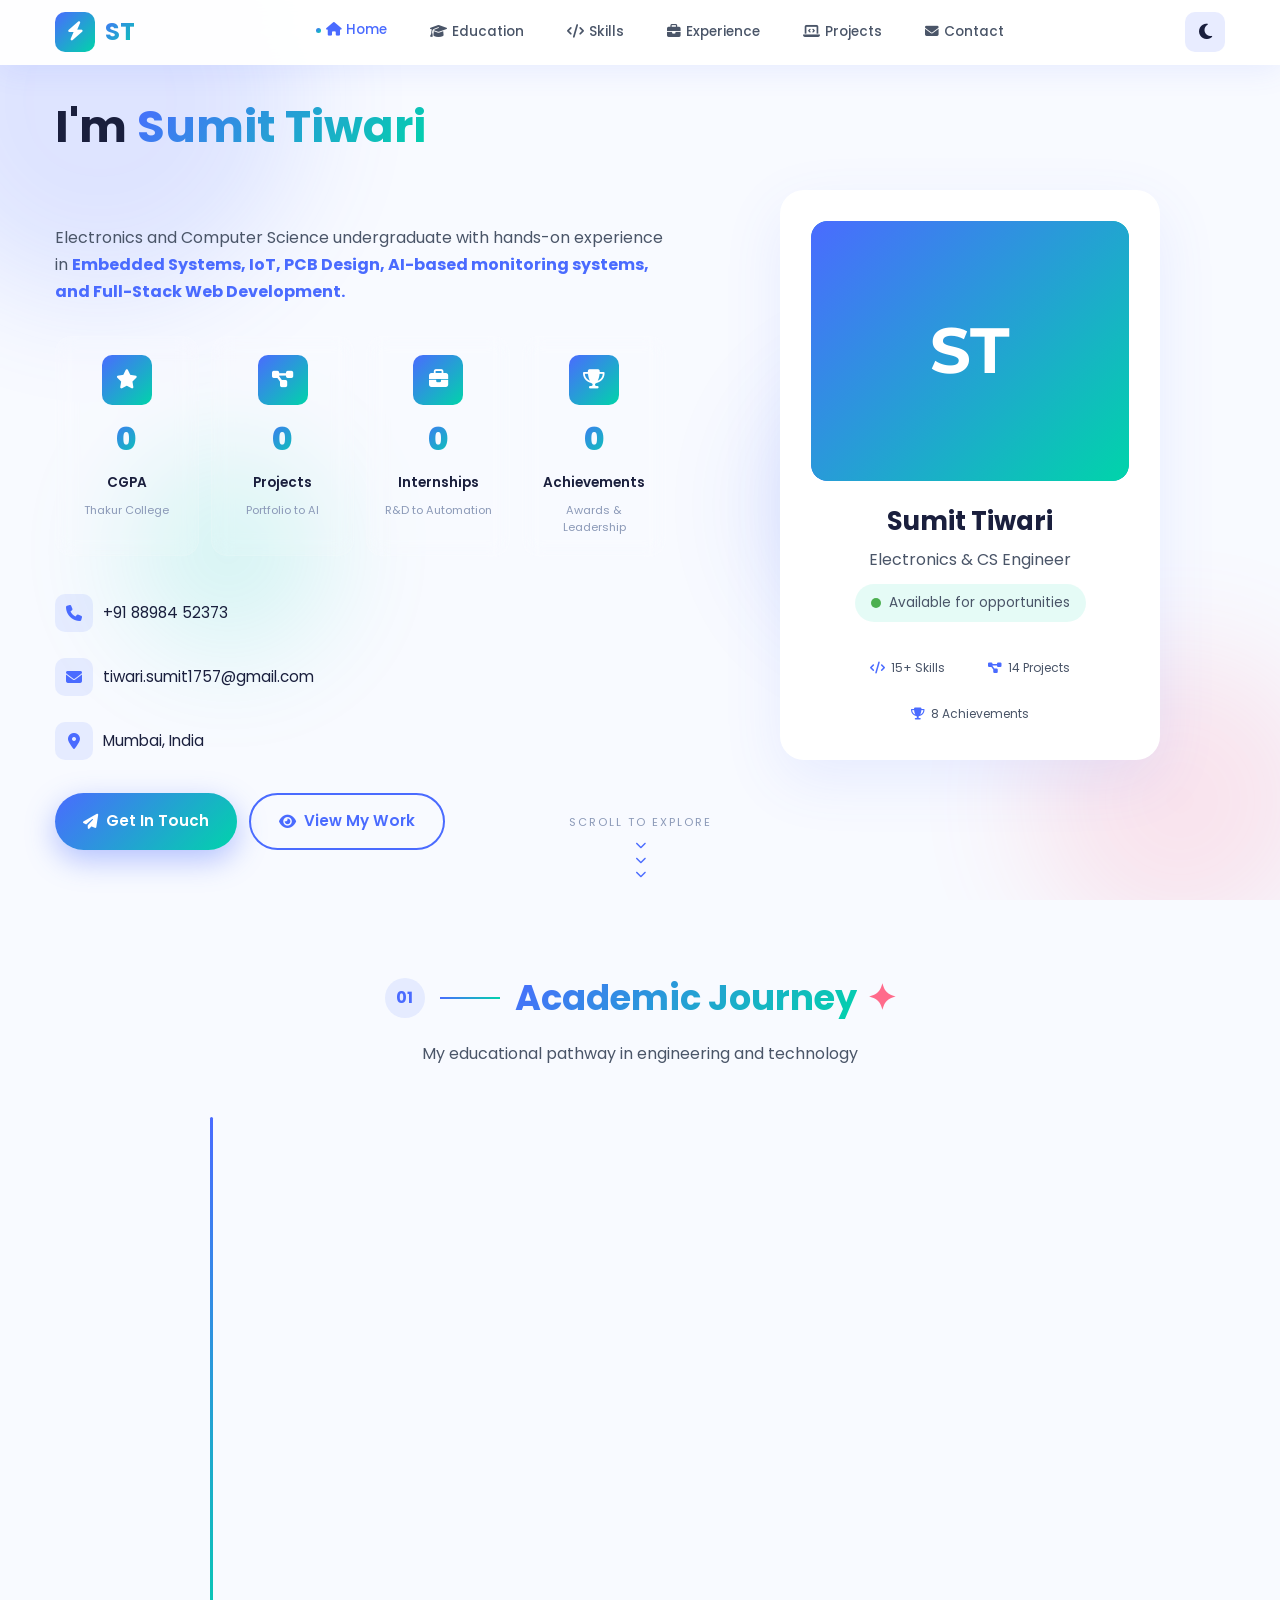
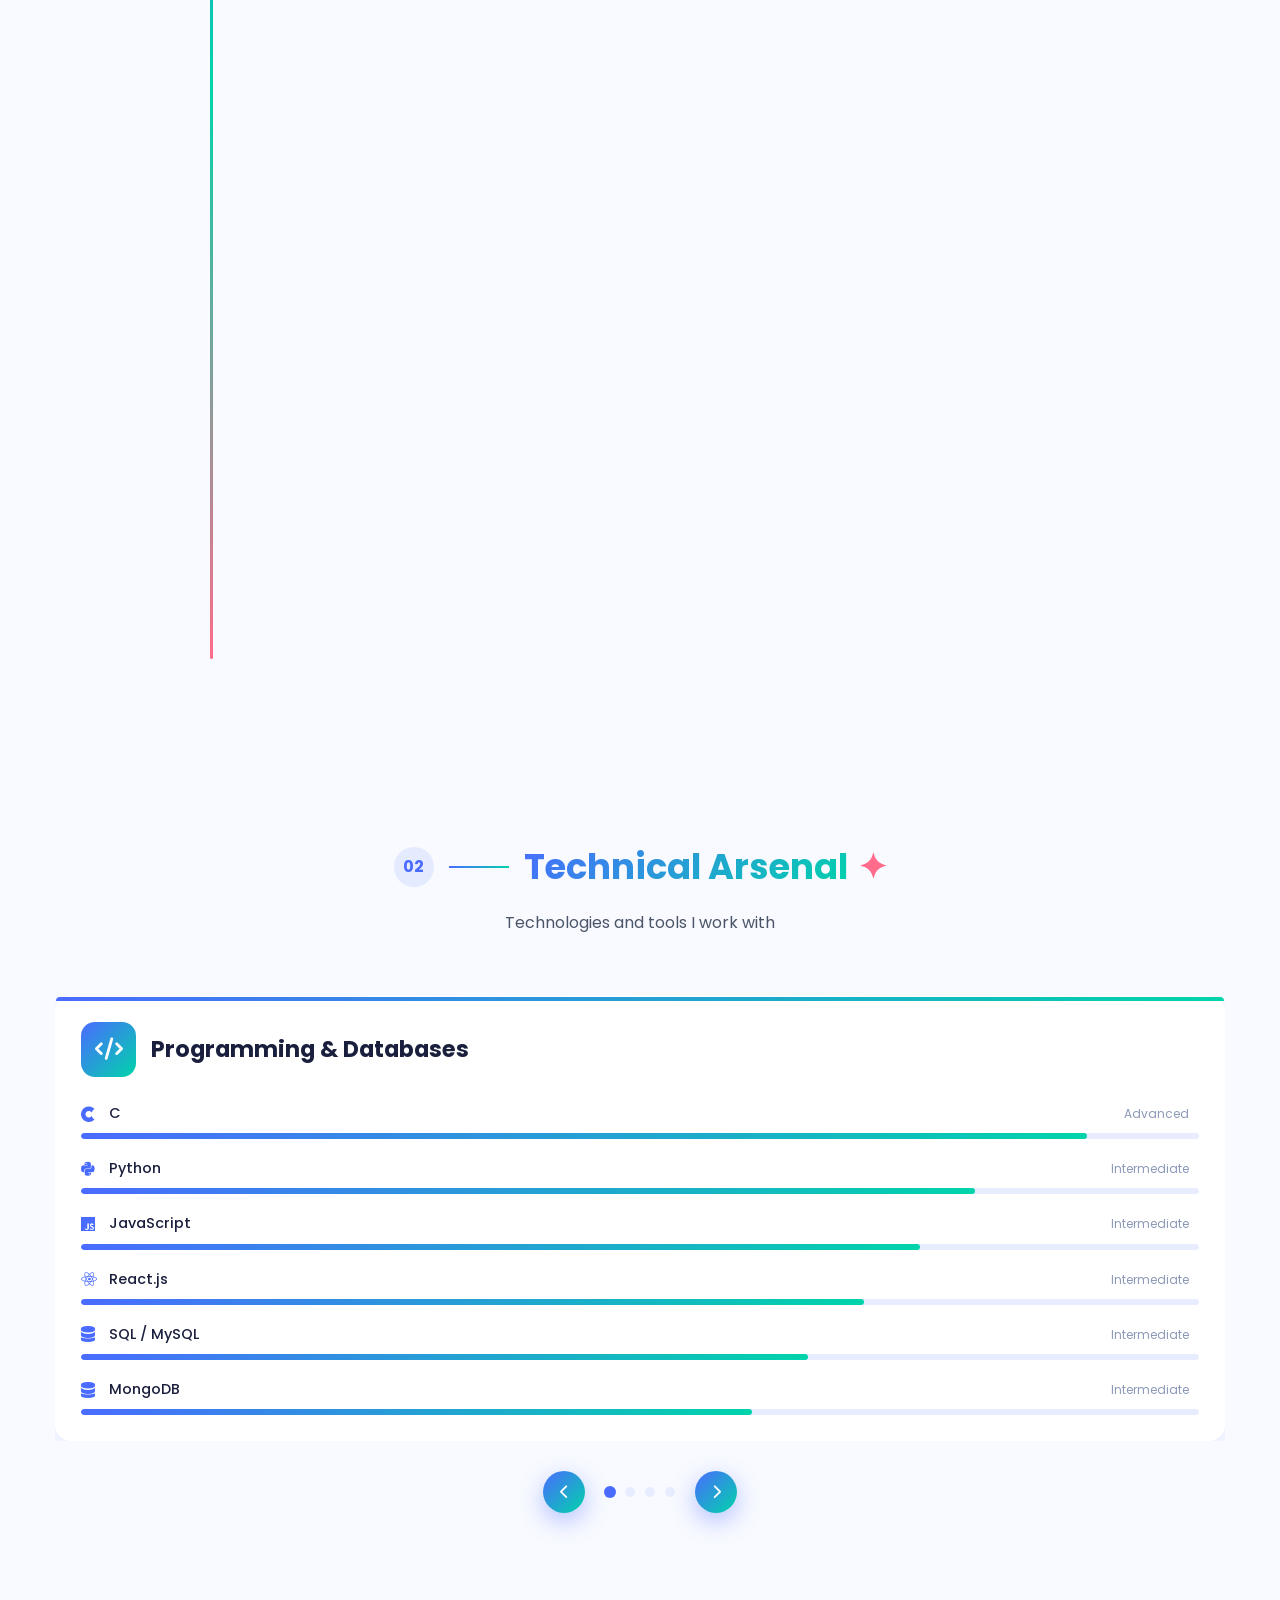
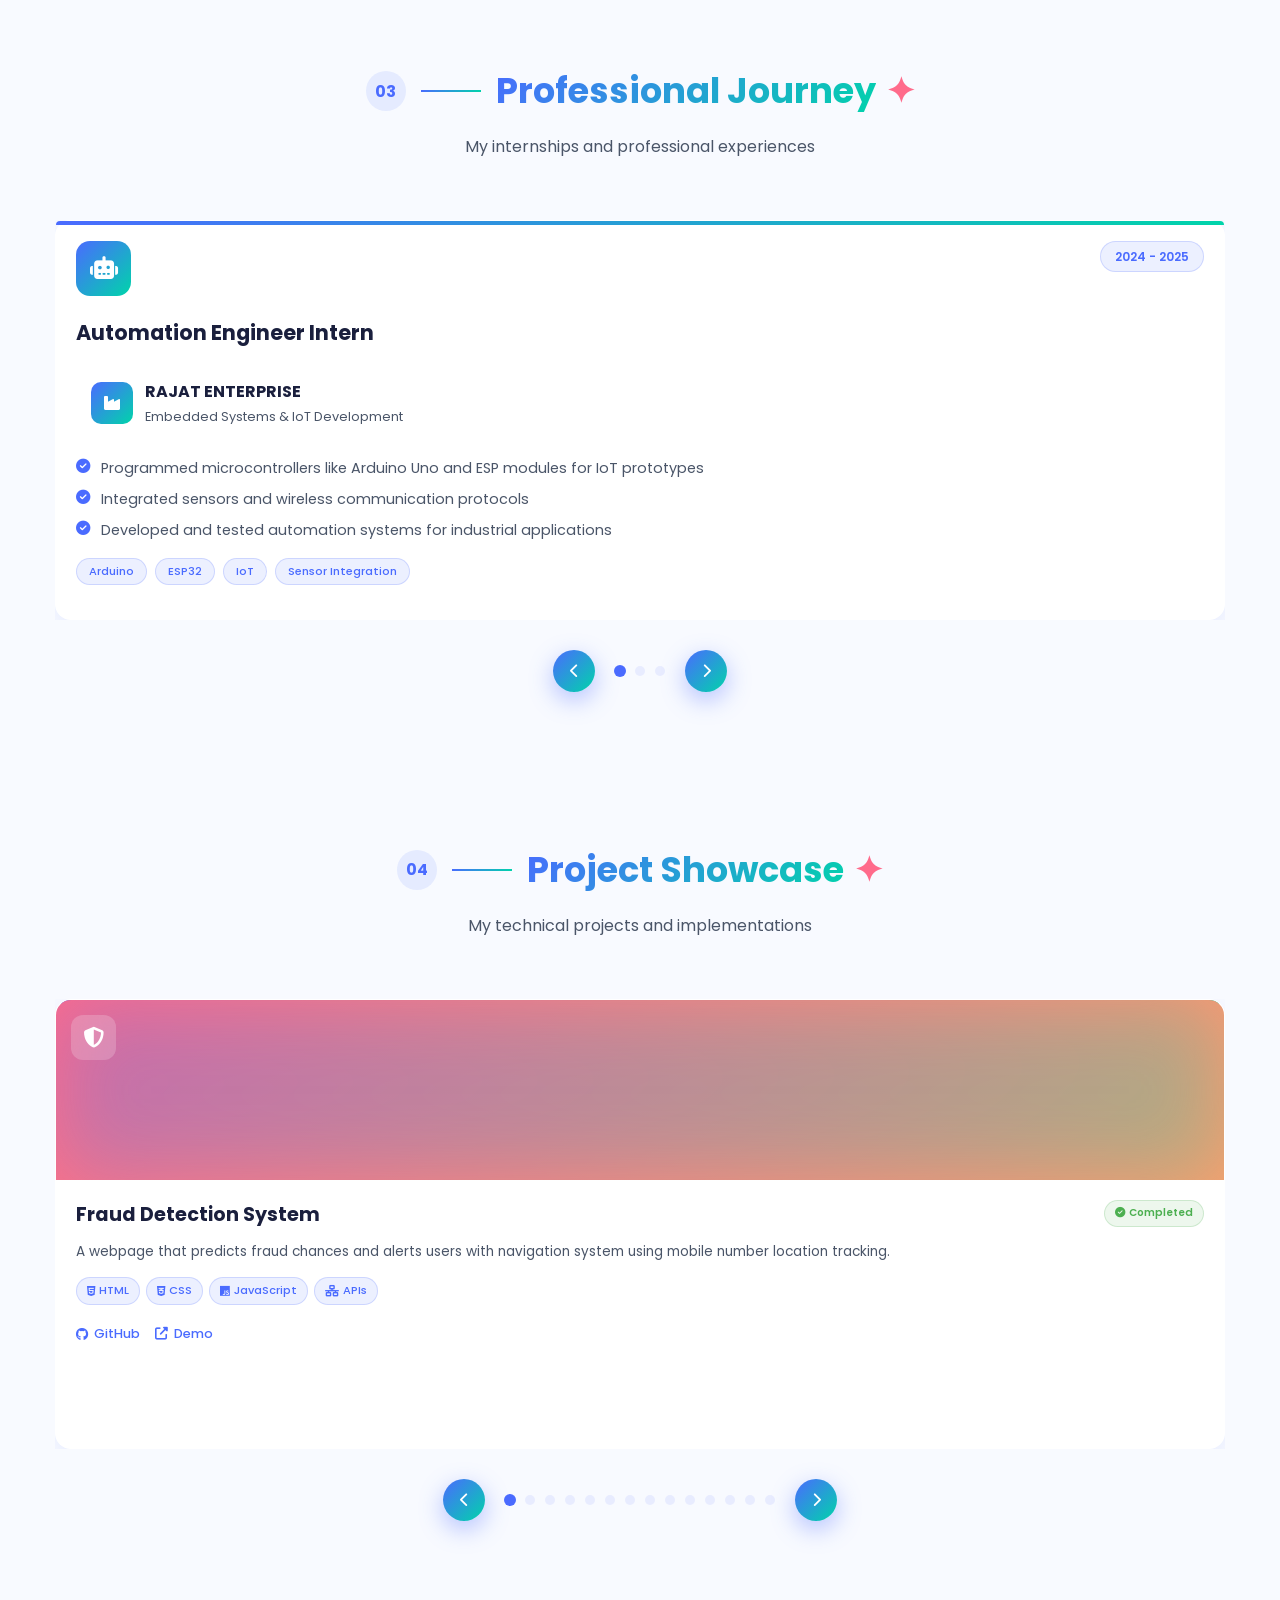
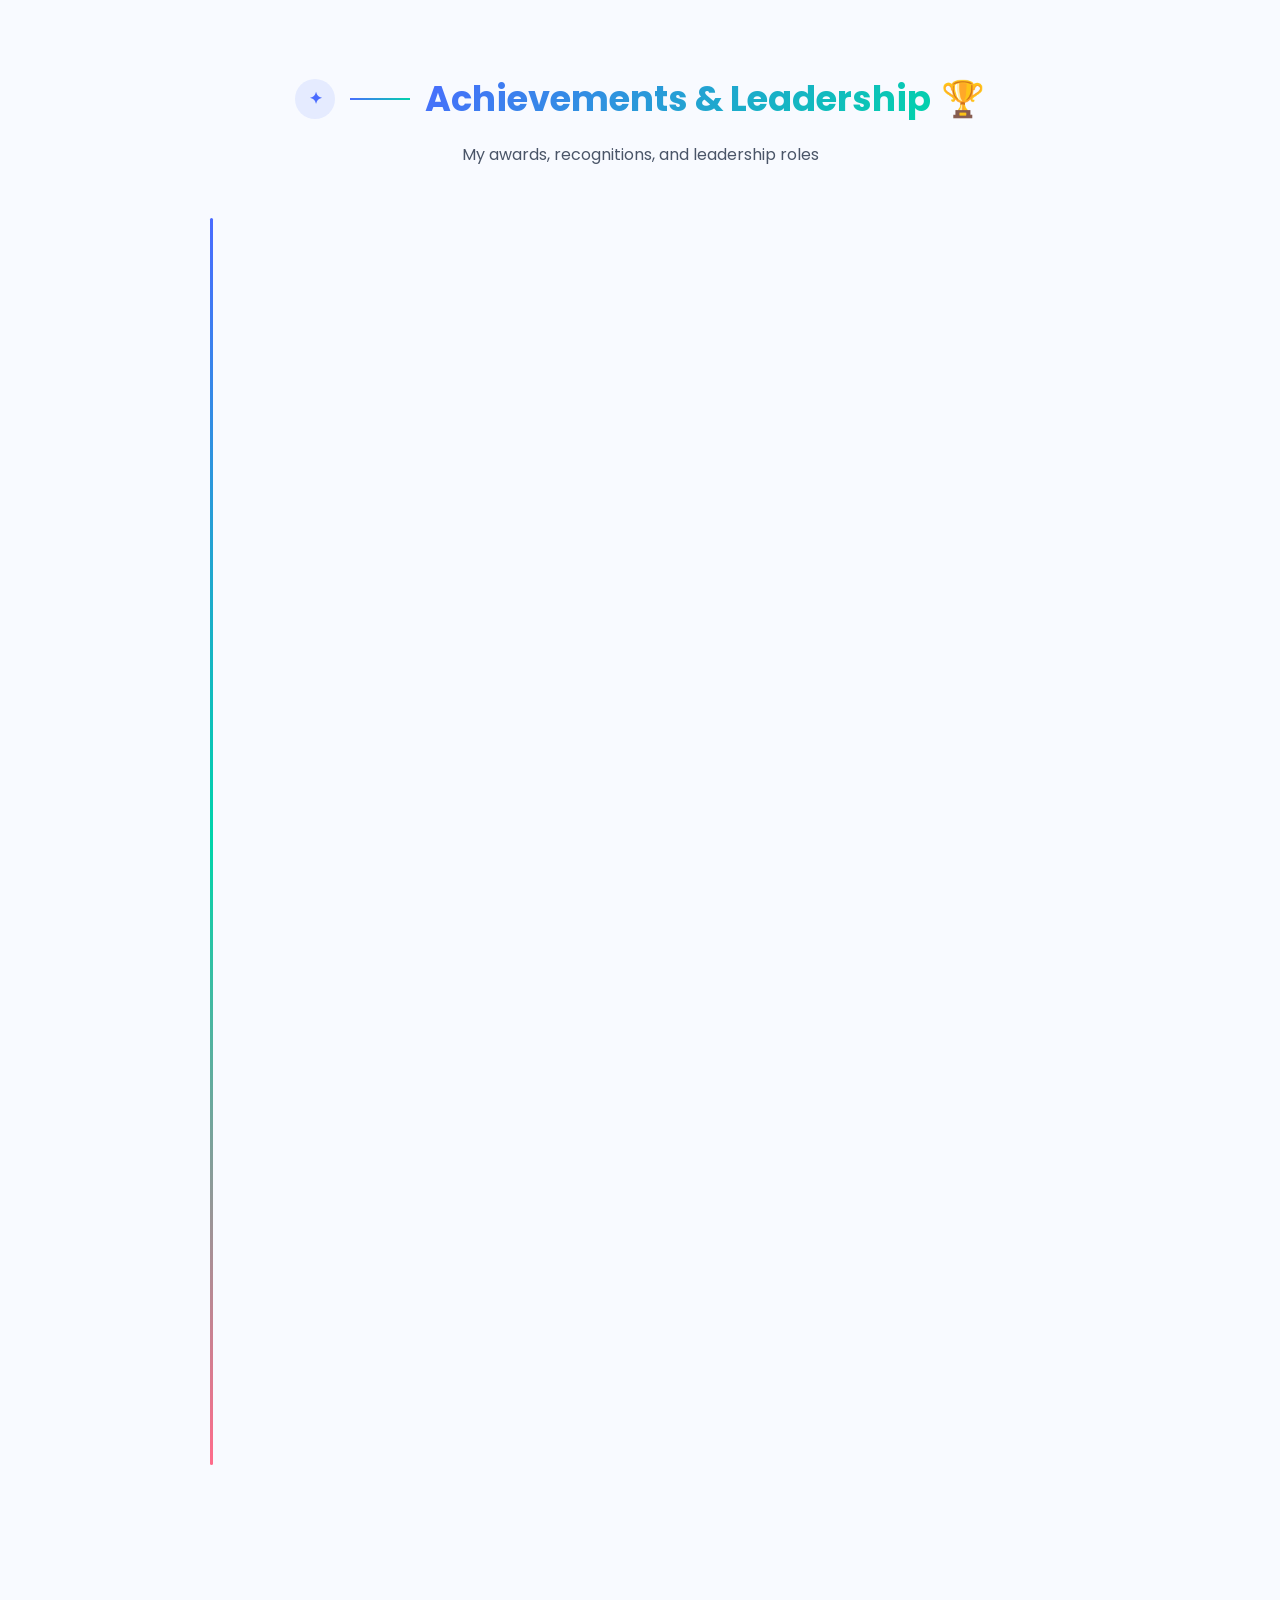
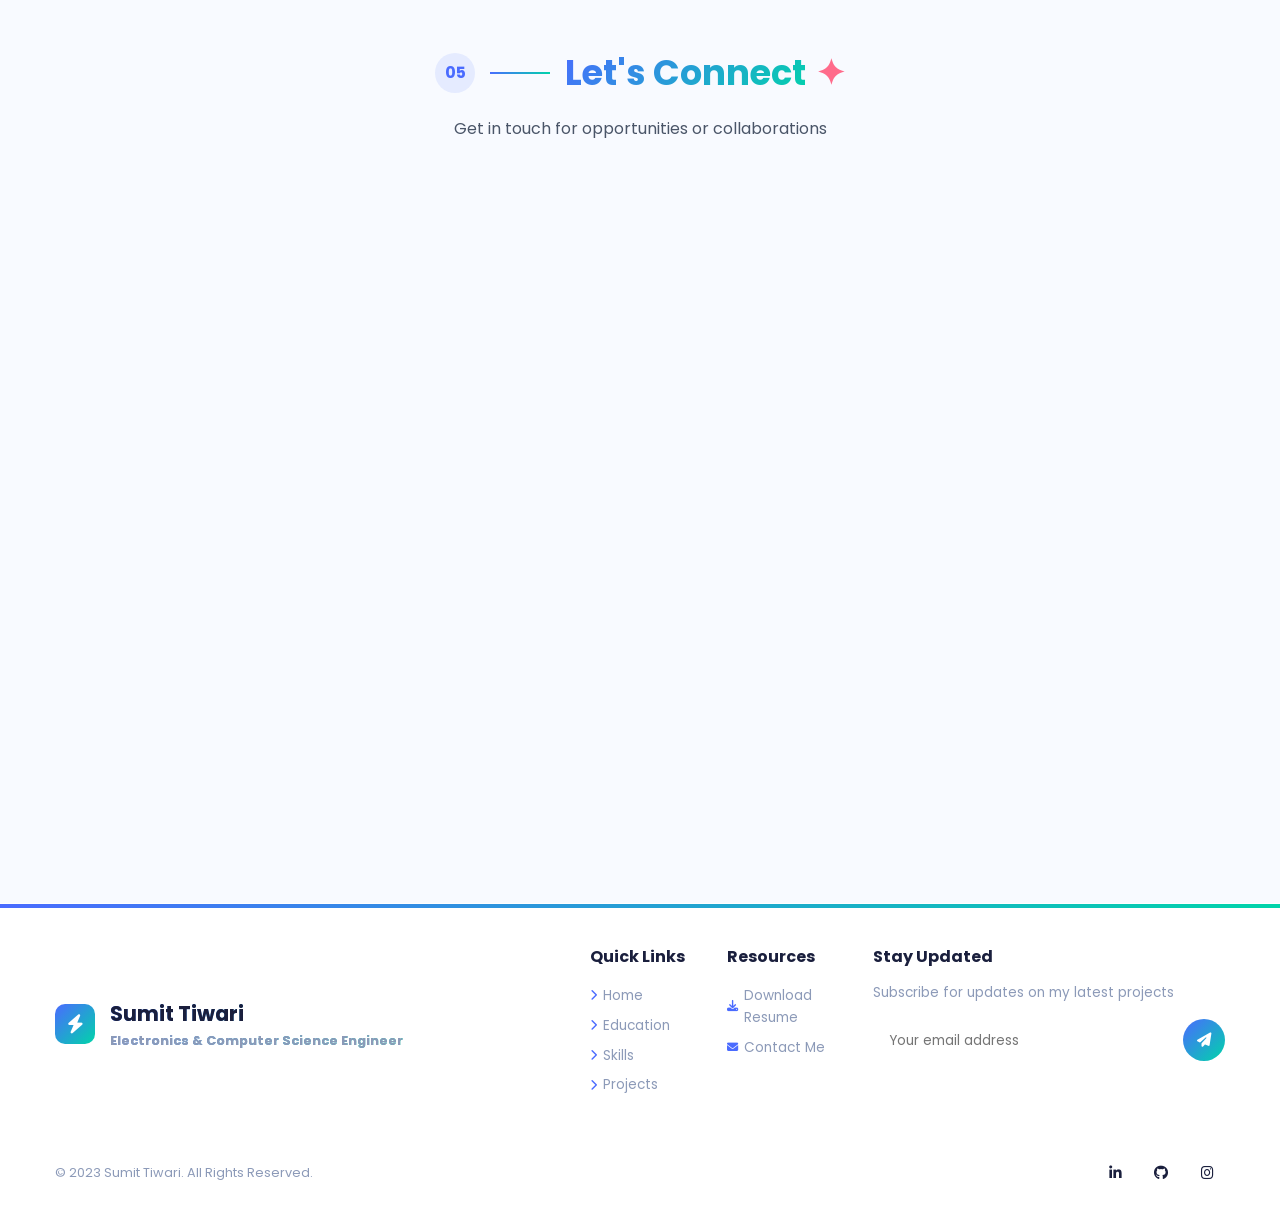
==== commit c45ef8b9: "Index.html" ====
--- a/index.html
+++ b/index.html
@@ -84,7 +84,7 @@
             width: 100%;
             max-width: 1200px;
             margin: 0 auto;
-            padding: 0 20px;
+            padding: 0 15px;
         }
 
         /* Scroll Progress */
@@ -109,6 +109,7 @@
             height: 100%;
             z-index: -2;
             overflow: hidden;
+            pointer-events: none;
         }
 
         .circle {
@@ -163,7 +164,7 @@
             left: 0;
             width: 100%;
             z-index: 1000;
-            padding: 15px 0;
+            padding: 12px 0;
             background-color: var(--header-bg);
             backdrop-filter: blur(20px);
             border-bottom: 1px solid rgba(255, 255, 255, 0.1);
@@ -175,25 +176,27 @@
             display: flex;
             justify-content: space-between;
             align-items: center;
+            padding: 0 15px;
         }
 
         .logo {
             display: flex;
             align-items: center;
-            gap: 12px;
+            gap: 10px;
             text-decoration: none;
+            flex-shrink: 0;
         }
 
         .logo-icon {
-            width: 48px;
-            height: 48px;
+            width: 40px;
+            height: 40px;
             background: var(--gradient-primary);
-            border-radius: 12px;
+            border-radius: 10px;
             display: flex;
             align-items: center;
             justify-content: center;
             color: var(--text-light);
-            font-size: 1.5rem;
+            font-size: 1.2rem;
             animation: pulse 2s infinite;
         }
 
@@ -203,7 +206,7 @@
         }
 
         .logo-text {
-            font-size: 1.8rem;
+            font-size: 1.5rem;
             font-weight: 700;
             background: var(--gradient-primary);
             -webkit-background-clip: text;
@@ -214,19 +217,21 @@
         .desktop-nav .nav-links {
             display: flex;
             list-style: none;
-            gap: 10px;
+            gap: 5px;
+            flex-wrap: wrap;
         }
 
         .nav-link {
             display: flex;
             align-items: center;
-            gap: 8px;
+            gap: 5px;
             text-decoration: none;
             color: var(--text-secondary);
             font-weight: 500;
-            padding: 10px 20px;
-            border-radius: 12px;
+            padding: 8px 14px;
+            border-radius: 10px;
             transition: var(--transition);
+            font-size: 0.85rem;
         }
 
         .nav-link:hover,
@@ -237,8 +242,8 @@
         }
 
         .nav-dot {
-            width: 6px;
-            height: 6px;
+            width: 5px;
+            height: 5px;
             background: var(--gradient-primary);
             border-radius: 50%;
             opacity: 0;
@@ -252,13 +257,14 @@
         .header-actions {
             display: flex;
             align-items: center;
-            gap: 15px;
+            gap: 10px;
+            flex-shrink: 0;
         }
 
         .theme-toggle {
-            width: 48px;
-            height: 48px;
-            border-radius: 12px;
+            width: 40px;
+            height: 40px;
+            border-radius: 10px;
             background: var(--light-gray);
             border: none;
             color: var(--text-primary);
@@ -267,6 +273,7 @@
             align-items: center;
             justify-content: center;
             transition: var(--transition);
+            font-size: 1.1rem;
         }
 
         .theme-toggle:hover {
@@ -280,16 +287,17 @@
             background: none;
             border: none;
             cursor: pointer;
-            width: 48px;
-            height: 48px;
+            width: 40px;
+            height: 40px;
             flex-direction: column;
             gap: 4px;
             align-items: center;
             justify-content: center;
+            padding: 8px;
         }
 
         .menu-line {
-            width: 20px;
+            width: 22px;
             height: 2px;
             background: var(--text-primary);
             border-radius: 2px;
@@ -301,13 +309,15 @@
             top: 0;
             right: -100%;
             width: 100%;
+            max-width: 320px;
             height: 100vh;
             background: var(--light);
             z-index: 1001;
             transition: var(--transition-slow);
             display: flex;
             flex-direction: column;
-            padding: 30px;
+            padding: 25px;
+            box-shadow: -10px 0 40px var(--shadow);
         }
 
         .mobile-nav.active {
@@ -318,20 +328,26 @@
             display: flex;
             justify-content: space-between;
             align-items: center;
-            margin-bottom: 50px;
-            padding-bottom: 20px;
+            margin-bottom: 30px;
+            padding-bottom: 15px;
             border-bottom: 1px solid rgba(255, 255, 255, 0.1);
+        }
+
+        .mobile-nav-header span {
+            font-size: 1.3rem;
+            font-weight: 600;
+            color: var(--text-primary);
         }
 
         .mobile-close-btn {
             background: none;
             border: none;
-            font-size: 1.8rem;
+            font-size: 1.5rem;
             color: var(--text-primary);
             cursor: pointer;
-            width: 48px;
-            height: 48px;
-            border-radius: 12px;
+            width: 40px;
+            height: 40px;
+            border-radius: 10px;
             display: flex;
             align-items: center;
             justify-content: center;
@@ -341,19 +357,19 @@
             list-style: none;
             display: flex;
             flex-direction: column;
-            gap: 15px;
+            gap: 10px;
             flex: 1;
         }
 
         .mobile-nav-link {
             display: flex;
             align-items: center;
-            gap: 15px;
+            gap: 12px;
             text-decoration: none;
             color: var(--text-primary);
-            font-size: 1.2rem;
+            font-size: 1.1rem;
             font-weight: 500;
-            padding: 20px;
+            padding: 15px;
             border-radius: var(--border-radius);
             transition: var(--transition);
         }
@@ -361,11 +377,11 @@
         .mobile-nav-link:hover,
         .mobile-nav-link.active {
             background: rgba(255, 255, 255, 0.05);
-            transform: translateX(10px);
+            transform: translateX(5px);
         }
 
         .mobile-nav-link i {
-            width: 24px;
+            width: 22px;
             text-align: center;
             color: var(--primary);
         }
@@ -375,8 +391,8 @@
             min-height: 100vh;
             display: flex;
             align-items: center;
-            padding-top: 100px;
-            padding-bottom: 50px;
+            padding-top: 80px;
+            padding-bottom: 30px;
             position: relative;
             overflow: hidden;
         }
@@ -384,13 +400,17 @@
         .hero-grid {
             display: grid;
             grid-template-columns: 1.2fr 1fr;
-            gap: 80px;
-            align-items: center;
+            gap: 50px;
+            align-items: center;
+        }
+
+        .hero-content {
+            width: 100%;
         }
 
         .hero-title {
-            font-size: 3.5rem;
-            margin-bottom: 20px;
+            font-size: 2.8rem;
+            margin-bottom: 15px;
             line-height: 1.2;
             color: var(--text-primary);
         }
@@ -403,19 +423,19 @@
         }
 
         .typed-text {
-            font-size: 2rem;
+            font-size: 1.6rem;
             color: var(--text-secondary);
-            min-height: 60px;
+            min-height: 50px;
             display: block;
-            margin-top: 10px;
+            margin-top: 5px;
             font-weight: 500;
         }
 
         .hero-description {
-            font-size: 1.2rem;
+            font-size: 1rem;
             color: var(--text-secondary);
-            margin-bottom: 30px;
-            line-height: 1.6;
+            margin-bottom: 25px;
+            line-height: 1.7;
         }
 
         .hero-description strong {
@@ -425,13 +445,13 @@
         .improved-stats {
             display: grid;
             grid-template-columns: repeat(4, 1fr);
-            gap: 15px;
-            margin: 40px 0;
+            gap: 12px;
+            margin: 30px 0;
         }
 
         .enhanced-stat {
             background: rgba(255, 255, 255, 0.1);
-            padding: 25px 20px;
+            padding: 18px 12px;
             border-radius: var(--border-radius);
             transition: var(--transition);
             backdrop-filter: blur(10px);
@@ -440,29 +460,29 @@
             display: flex;
             flex-direction: column;
             align-items: center;
-            gap: 15px;
+            gap: 8px;
         }
 
         .enhanced-stat:hover {
-            transform: translateY(-5px);
+            transform: translateY(-3px);
             border-color: var(--primary);
             box-shadow: 0 10px 30px var(--shadow);
         }
 
         .enhanced-stat .stat-icon {
-            width: 70px;
-            height: 70px;
+            width: 50px;
+            height: 50px;
             background: var(--gradient-primary);
-            border-radius: 12px;
+            border-radius: 10px;
             display: flex;
             align-items: center;
             justify-content: center;
             color: var(--text-light);
-            font-size: 1.5rem;
+            font-size: 1.2rem;
         }
 
         .stat-number {
-            font-size: 2.5rem;
+            font-size: 2rem;
             font-weight: 800;
             background: var(--gradient-primary);
             -webkit-background-clip: text;
@@ -471,26 +491,26 @@
         }
 
         .stat-label {
-            font-size: 1rem;
+            font-size: 0.85rem;
             font-weight: 600;
             color: var(--text-primary);
         }
 
         .stat-subtext {
-            font-size: 0.8rem;
+            font-size: 0.7rem;
             color: var(--text-muted);
         }
 
         .hero-contact-info {
-            margin-bottom: 30px;
+            margin-bottom: 25px;
         }
 
         .contact-item {
             display: flex;
             align-items: center;
-            gap: 12px;
-            margin-bottom: 15px;
-            padding: 12px 0;
+            gap: 10px;
+            margin-bottom: 10px;
+            padding: 8px 0;
             opacity: 0;
             transform: translateX(-20px);
             animation: fadeInRight 0.5s ease forwards;
@@ -505,16 +525,17 @@
         }
 
         .contact-icon {
-            width: 44px;
-            height: 44px;
+            width: 38px;
+            height: 38px;
             background: rgba(74, 107, 255, 0.1);
-            border-radius: 12px;
+            border-radius: 10px;
             display: flex;
             align-items: center;
             justify-content: center;
             color: var(--primary);
-            font-size: 1.2rem;
+            font-size: 1rem;
             transition: var(--transition);
+            flex-shrink: 0;
         }
 
         .contact-item:hover .contact-icon {
@@ -527,6 +548,8 @@
             color: var(--text-primary);
             text-decoration: none;
             transition: var(--transition);
+            font-size: 0.95rem;
+            word-break: break-word;
         }
 
         .contact-link:hover {
@@ -535,23 +558,25 @@
 
         .hero-actions {
             display: flex;
-            gap: 15px;
+            gap: 12px;
+            flex-wrap: wrap;
         }
 
         .btn {
             position: relative;
-            padding: 16px 32px;
+            padding: 14px 28px;
             border-radius: 50px;
             font-weight: 600;
             text-decoration: none;
             display: inline-flex;
             align-items: center;
-            gap: 10px;
+            gap: 8px;
             transition: var(--transition);
             border: none;
             cursor: pointer;
-            font-size: 1rem;
+            font-size: 0.95rem;
             overflow: hidden;
+            white-space: nowrap;
         }
 
         .btn-primary {
@@ -561,7 +586,7 @@
         }
 
         .btn-primary:hover {
-            transform: translateY(-3px) scale(1.05);
+            transform: translateY(-3px) scale(1.03);
             box-shadow: 0 15px 40px var(--glow);
         }
 
@@ -598,30 +623,30 @@
         .profile-card {
             background: var(--card-bg);
             border-radius: 24px;
-            padding: 40px;
+            padding: 30px;
             box-shadow: 0 20px 60px var(--shadow);
             border: 1px solid rgba(255, 255, 255, 0.1);
             transition: transform 0.5s ease;
-            max-width: 400px;
+            max-width: 380px;
             width: 100%;
         }
 
         .profile-card:hover {
-            transform: translateY(-10px);
+            transform: translateY(-8px);
             box-shadow: 0 30px 80px var(--shadow-lg);
         }
 
         .profile-image-container {
             position: relative;
-            margin-bottom: 30px;
-            border-radius: 20px;
+            margin-bottom: 20px;
+            border-radius: 16px;
             overflow: hidden;
         }
 
         .profile-image {
             width: 100%;
-            height: 300px;
-            border-radius: 20px;
+            height: 260px;
+            border-radius: 16px;
             overflow: hidden;
             position: relative;
             margin: 0 auto;
@@ -652,7 +677,7 @@
             align-items: center;
             justify-content: center;
             color: white;
-            font-size: 5rem;
+            font-size: 4rem;
             font-weight: bold;
             font-family: 'Montserrat', sans-serif;
             z-index: 0;
@@ -667,30 +692,30 @@
         }
 
         .profile-name {
-            font-size: 2rem;
+            font-size: 1.6rem;
             color: var(--text-primary);
-            margin-bottom: 10px;
+            margin-bottom: 5px;
         }
 
         .profile-title {
             color: var(--text-secondary);
-            font-size: 1.1rem;
-            margin-bottom: 15px;
+            font-size: 1rem;
+            margin-bottom: 12px;
         }
 
         .profile-status {
             display: inline-flex;
             align-items: center;
-            gap: 10px;
-            padding: 10px 20px;
+            gap: 8px;
+            padding: 8px 16px;
             background: rgba(0, 212, 170, 0.1);
             border-radius: 50px;
-            margin-bottom: 20px;
+            margin-bottom: 15px;
         }
 
         .status-dot {
-            width: 12px;
-            height: 12px;
+            width: 10px;
+            height: 10px;
             background: #4CAF50;
             border-radius: 50%;
             display: inline-block;
@@ -698,25 +723,26 @@
         }
 
         .status-text {
-            font-size: 0.9rem;
+            font-size: 0.85rem;
             color: var(--text-secondary);
         }
 
         .profile-quick-stats {
             display: flex;
             justify-content: center;
-            gap: 20px;
-            margin-top: 20px;
+            gap: 15px;
+            margin-top: 15px;
+            flex-wrap: wrap;
         }
 
         .quick-stat {
             display: flex;
             align-items: center;
-            gap: 8px;
+            gap: 6px;
             background: rgba(255, 255, 255, 0.05);
-            padding: 8px 16px;
+            padding: 6px 14px;
             border-radius: 20px;
-            font-size: 0.8rem;
+            font-size: 0.75rem;
             color: var(--text-secondary);
         }
 
@@ -726,18 +752,18 @@
 
         .scroll-indicator {
             position: absolute;
-            bottom: 40px;
+            bottom: 20px;
             left: 50%;
             transform: translateX(-50%);
             display: flex;
             flex-direction: column;
             align-items: center;
-            gap: 10px;
+            gap: 8px;
         }
 
         .scroll-text {
             color: var(--text-muted);
-            font-size: 0.8rem;
+            font-size: 0.7rem;
             text-transform: uppercase;
             letter-spacing: 2px;
         }
@@ -745,9 +771,9 @@
         .scroll-arrows {
             display: flex;
             flex-direction: column;
-            gap: 5px;
+            gap: 3px;
             color: var(--primary);
-            font-size: 0.8rem;
+            font-size: 0.7rem;
         }
 
         .scroll-arrows i:nth-child(1) { animation: bounceArrow 2s infinite; }
@@ -761,30 +787,31 @@
 
         /* Section Styles */
         .section {
-            padding: 100px 0;
+            padding: 70px 0;
             position: relative;
         }
 
         .section-header {
             text-align: center;
-            margin-bottom: 80px;
+            margin-bottom: 50px;
         }
 
         .section-title-container {
             display: flex;
             align-items: center;
             justify-content: center;
-            gap: 20px;
-            margin-bottom: 20px;
+            gap: 15px;
+            margin-bottom: 15px;
+            flex-wrap: wrap;
         }
 
         .title-number {
-            font-size: 1.2rem;
+            font-size: 1rem;
             font-weight: 700;
             color: var(--primary);
             background: rgba(74, 107, 255, 0.1);
-            width: 50px;
-            height: 50px;
+            width: 40px;
+            height: 40px;
             border-radius: 50%;
             display: flex;
             align-items: center;
@@ -792,16 +819,16 @@
         }
 
         .title-line {
-            width: 80px;
+            width: 60px;
             height: 2px;
             background: var(--gradient-primary);
         }
 
         .section-title {
-            font-size: 3rem;
-            display: flex;
-            align-items: center;
-            gap: 15px;
+            font-size: 2.2rem;
+            display: flex;
+            align-items: center;
+            gap: 10px;
         }
 
         .title-text {
@@ -823,8 +850,8 @@
 
         .section-subtitle {
             color: var(--text-secondary);
-            font-size: 1.2rem;
-            max-width: 600px;
+            font-size: 1rem;
+            max-width: 500px;
             margin: 0 auto;
         }
 
@@ -833,7 +860,7 @@
             position: relative;
             max-width: 900px;
             margin: 0 auto;
-            padding-left: 50px;
+            padding-left: 40px;
         }
 
         .timeline::before {
@@ -841,17 +868,17 @@
             position: absolute;
             top: 0;
             bottom: 0;
-            left: 25px;
+            left: 20px;
             width: 3px;
             background: linear-gradient(to bottom, var(--primary), var(--accent), var(--secondary));
             border-radius: 3px;
         }
 
         .timeline-item {
-            margin-bottom: 60px;
+            margin-bottom: 40px;
             position: relative;
             opacity: 0;
-            transform: translateX(-50px);
+            transform: translateX(-30px);
             transition: var(--transition-slow);
         }
 
@@ -862,7 +889,7 @@
 
         .timeline-marker {
             position: absolute;
-            left: -50px;
+            left: -40px;
             top: 0;
             display: flex;
             flex-direction: column;
@@ -870,8 +897,8 @@
         }
 
         .marker-dot {
-            width: 20px;
-            height: 20px;
+            width: 16px;
+            height: 16px;
             background: var(--gradient-primary);
             border-radius: 50%;
             position: relative;
@@ -881,16 +908,16 @@
 
         .marker-line {
             width: 2px;
-            height: calc(100% + 40px);
+            height: calc(100% + 30px);
             background: linear-gradient(to bottom, var(--primary), transparent);
-            margin-top: 10px;
+            margin-top: 8px;
         }
 
         .timeline-content {
             background: var(--card-bg);
-            padding: 40px;
+            padding: 25px;
             border-radius: var(--border-radius);
-            box-shadow: 0 10px 40px var(--shadow);
+            box-shadow: 0 10px 30px var(--shadow);
             border: 1px solid rgba(255, 255, 255, 0.1);
             transition: var(--transition);
             position: relative;
@@ -908,40 +935,41 @@
         }
 
         .timeline-content:hover {
-            transform: translateX(10px) translateY(-5px);
-            box-shadow: 0 20px 60px var(--shadow-lg);
+            transform: translateX(8px) translateY(-3px);
+            box-shadow: 0 20px 50px var(--shadow-lg);
         }
 
         .timeline-date {
             display: inline-block;
             background: var(--gradient-primary);
             color: var(--text-light);
-            padding: 8px 20px;
+            padding: 5px 16px;
             border-radius: 50px;
             font-weight: 600;
-            margin-bottom: 20px;
-            font-size: 0.9rem;
+            margin-bottom: 15px;
+            font-size: 0.8rem;
         }
 
         .timeline-header {
             display: flex;
             justify-content: space-between;
             align-items: flex-start;
-            margin-bottom: 20px;
-            gap: 20px;
+            margin-bottom: 15px;
+            gap: 15px;
+            flex-wrap: wrap;
         }
 
         .timeline-title {
-            font-size: 1.8rem;
+            font-size: 1.4rem;
             color: var(--text-primary);
         }
 
         .timeline-badge {
             background: var(--gradient-accent);
             color: var(--text-light);
-            padding: 5px 15px;
+            padding: 4px 12px;
             border-radius: 50px;
-            font-size: 0.8rem;
+            font-size: 0.7rem;
             font-weight: 600;
             white-space: nowrap;
         }
@@ -949,91 +977,95 @@
         .timeline-institution {
             display: flex;
             align-items: center;
-            gap: 20px;
-            margin-bottom: 25px;
-            padding: 20px;
+            gap: 15px;
+            margin-bottom: 15px;
+            padding: 15px;
             background: rgba(255, 255, 255, 0.05);
-            border-radius: 12px;
+            border-radius: 10px;
+            flex-wrap: wrap;
         }
 
         .institution-icon {
-            width: 60px;
-            height: 60px;
+            width: 50px;
+            height: 50px;
             background: var(--gradient-primary);
-            border-radius: 12px;
+            border-radius: 10px;
             display: flex;
             align-items: center;
             justify-content: center;
             color: var(--text-light);
-            font-size: 1.5rem;
+            font-size: 1.2rem;
             flex-shrink: 0;
         }
 
         .institution-info h4 {
-            font-size: 1.2rem;
+            font-size: 1rem;
             color: var(--text-primary);
-            margin-bottom: 5px;
+            margin-bottom: 3px;
         }
 
         .institution-info p {
             color: var(--text-secondary);
-            font-size: 0.9rem;
+            font-size: 0.85rem;
         }
 
         .timeline-grade {
             display: flex;
             align-items: center;
-            gap: 20px;
-            margin-bottom: 25px;
+            gap: 15px;
+            margin-bottom: 15px;
+            flex-wrap: wrap;
         }
 
         .grade-meter {
             flex: 1;
-            height: 8px;
+            min-width: 100px;
+            height: 6px;
             background: var(--light-gray);
-            border-radius: 4px;
+            border-radius: 3px;
             overflow: hidden;
         }
 
         .grade-fill {
             height: 100%;
             background: var(--gradient-primary);
-            border-radius: 4px;
+            border-radius: 3px;
             transition: width 1.5s ease;
         }
 
         .grade-badge {
             background: rgba(74, 107, 255, 0.1);
             color: var(--primary);
-            padding: 10px 20px;
+            padding: 6px 14px;
             border-radius: 50px;
             font-weight: 600;
-            font-size: 0.9rem;
+            font-size: 0.8rem;
             white-space: nowrap;
             border: 1px solid rgba(74, 107, 255, 0.2);
         }
 
         .timeline-description {
             color: var(--text-secondary);
-            margin-bottom: 25px;
+            margin-bottom: 15px;
             line-height: 1.7;
+            font-size: 0.95rem;
         }
 
         .timeline-tags {
             display: flex;
             flex-wrap: wrap;
-            gap: 10px;
+            gap: 8px;
         }
 
         .tag {
             display: flex;
             align-items: center;
-            gap: 8px;
+            gap: 6px;
             background: rgba(74, 107, 255, 0.1);
             color: var(--primary);
-            padding: 10px 20px;
+            padding: 6px 14px;
             border-radius: 50px;
-            font-size: 0.9rem;
+            font-size: 0.8rem;
             font-weight: 500;
             border: 1px solid rgba(74, 107, 255, 0.2);
             transition: var(--transition);
@@ -1053,22 +1085,22 @@
 
         .skills-slider-container {
             position: relative;
-            padding: 20px 0;
+            padding: 10px 0;
         }
 
         .skills-grid {
             display: flex;
             overflow: hidden;
-            gap: 30px;
-            margin-bottom: 40px;
-            min-height: 450px;
+            gap: 20px;
+            margin-bottom: 30px;
+            min-height: 400px;
         }
 
         .skill-category {
             background: var(--card-bg);
             border-radius: var(--border-radius);
-            padding: 40px;
-            box-shadow: 0 10px 40px var(--shadow);
+            padding: 25px;
+            box-shadow: 0 10px 30px var(--shadow);
             border: 1px solid rgba(255, 255, 255, 0.1);
             min-width: 100%;
             opacity: 0;
@@ -1104,25 +1136,25 @@
         .category-header {
             display: flex;
             align-items: center;
-            gap: 20px;
-            margin-bottom: 35px;
+            gap: 15px;
+            margin-bottom: 25px;
         }
 
         .category-icon {
-            width: 70px;
-            height: 70px;
+            width: 55px;
+            height: 55px;
             background: var(--gradient-primary);
-            border-radius: 18px;
+            border-radius: 14px;
             display: flex;
             align-items: center;
             justify-content: center;
             color: var(--text-light);
-            font-size: 1.8rem;
+            font-size: 1.4rem;
             flex-shrink: 0;
         }
 
         .category-title {
-            font-size: 1.8rem;
+            font-size: 1.4rem;
             color: var(--text-primary);
             margin: 0;
         }
@@ -1130,13 +1162,13 @@
         .skills-list {
             display: flex;
             flex-direction: column;
-            gap: 25px;
+            gap: 18px;
         }
 
         .skill-item {
             display: flex;
             flex-direction: column;
-            gap: 12px;
+            gap: 8px;
         }
 
         .skill-info {
@@ -1148,39 +1180,40 @@
         .skill-name-container {
             display: flex;
             align-items: center;
-            gap: 12px;
+            gap: 10px;
         }
 
         .skill-name-container i {
-            font-size: 1.2rem;
+            font-size: 1rem;
             color: var(--primary);
-            width: 20px;
+            width: 18px;
         }
 
         .skill-name {
-            font-weight: 600;
+            font-weight: 500;
             color: var(--text-primary);
+            font-size: 0.9rem;
         }
 
         .skill-level {
             color: var(--text-muted);
-            font-size: 0.9rem;
+            font-size: 0.75rem;
             background: rgba(255, 255, 255, 0.05);
-            padding: 2px 12px;
+            padding: 2px 10px;
             border-radius: 20px;
         }
 
         .skill-bar {
-            height: 8px;
+            height: 6px;
             background: var(--light-gray);
-            border-radius: 4px;
+            border-radius: 3px;
             overflow: hidden;
         }
 
         .skill-progress {
             height: 100%;
             background: var(--gradient-primary);
-            border-radius: 4px;
+            border-radius: 3px;
             width: 0%;
             transition: width 1.5s ease;
         }
@@ -1197,21 +1230,21 @@
 
         .experience-slider-container {
             position: relative;
-            padding: 20px 0;
+            padding: 10px 0;
         }
 
         .experience-cards {
             display: flex;
             overflow: hidden;
-            gap: 30px;
-            margin-bottom: 40px;
-            min-height: 450px;
+            gap: 20px;
+            margin-bottom: 30px;
+            min-height: 400px;
         }
 
         .experience-card {
             background: var(--card-bg);
             border-radius: var(--border-radius);
-            box-shadow: 0 10px 40px var(--shadow);
+            box-shadow: 0 10px 30px var(--shadow);
             border: 1px solid rgba(255, 255, 255, 0.1);
             min-width: 100%;
             opacity: 0;
@@ -1248,89 +1281,93 @@
             display: flex;
             justify-content: space-between;
             align-items: flex-start;
-            padding: 30px 30px 0;
+            padding: 20px 20px 0;
+            gap: 15px;
+            flex-wrap: wrap;
         }
 
         .exp-badge {
-            width: 70px;
-            height: 70px;
+            width: 55px;
+            height: 55px;
             background: var(--gradient-primary);
-            border-radius: 18px;
+            border-radius: 14px;
             display: flex;
             align-items: center;
             justify-content: center;
             color: var(--text-light);
-            font-size: 1.8rem;
+            font-size: 1.4rem;
             flex-shrink: 0;
         }
 
         .exp-date {
             background: rgba(74, 107, 255, 0.1);
             color: var(--primary);
-            padding: 8px 18px;
+            padding: 5px 14px;
             border-radius: 50px;
             font-weight: 600;
-            font-size: 0.85rem;
+            font-size: 0.75rem;
             border: 1px solid rgba(74, 107, 255, 0.2);
             white-space: nowrap;
         }
 
         .exp-content {
-            padding: 30px;
+            padding: 20px;
         }
 
         .exp-title {
-            font-size: 1.6rem;
-            margin-bottom: 20px;
+            font-size: 1.3rem;
+            margin-bottom: 15px;
             color: var(--text-primary);
         }
 
         .exp-company {
             display: flex;
             align-items: center;
-            gap: 15px;
-            margin-bottom: 25px;
-            padding: 20px;
+            gap: 12px;
+            margin-bottom: 15px;
+            padding: 15px;
             background: rgba(255, 255, 255, 0.05);
-            border-radius: 12px;
+            border-radius: 10px;
+            flex-wrap: wrap;
         }
 
         .company-icon {
-            width: 50px;
-            height: 50px;
+            width: 42px;
+            height: 42px;
             background: var(--gradient-primary);
-            border-radius: 12px;
+            border-radius: 10px;
             display: flex;
             align-items: center;
             justify-content: center;
             color: var(--text-light);
-            font-size: 1.2rem;
+            font-size: 1rem;
             flex-shrink: 0;
         }
 
         .company-info h4 {
-            font-size: 1.2rem;
+            font-size: 1rem;
             color: var(--text-primary);
-            margin-bottom: 3px;
+            margin-bottom: 2px;
         }
 
         .company-info p {
             color: var(--text-secondary);
-            font-size: 0.9rem;
+            font-size: 0.8rem;
             margin: 0;
         }
 
         .exp-details {
             list-style: none;
-            margin-bottom: 25px;
+            margin-bottom: 15px;
         }
 
         .exp-details li {
-            margin-bottom: 12px;
-            padding-left: 30px;
+            margin-bottom: 8px;
+            padding-left: 25px;
             position: relative;
             color: var(--text-secondary);
             line-height: 1.6;
+            font-size: 0.9rem;
         }
 
         .exp-details li i {
@@ -1343,15 +1380,15 @@
         .exp-tags {
             display: flex;
             flex-wrap: wrap;
-            gap: 10px;
+            gap: 8px;
         }
 
         .exp-tag {
             background: rgba(74, 107, 255, 0.1);
             color: var(--primary);
-            padding: 6px 16px;
+            padding: 4px 12px;
             border-radius: 50px;
-            font-size: 0.8rem;
+            font-size: 0.7rem;
             font-weight: 500;
             border: 1px solid rgba(74, 107, 255, 0.2);
         }
@@ -1364,22 +1401,22 @@
 
         .projects-slider-container {
             position: relative;
-            padding: 20px 0;
+            padding: 10px 0;
         }
 
         .projects-grid {
             display: flex;
             overflow: hidden;
-            gap: 30px;
-            margin-bottom: 40px;
-            min-height: 500px;
+            gap: 20px;
+            margin-bottom: 30px;
+            min-height: 450px;
         }
 
         .project-card {
             background: var(--card-bg);
             border-radius: var(--border-radius);
             overflow: hidden;
-            box-shadow: 0 10px 40px var(--shadow);
+            box-shadow: 0 10px 30px var(--shadow);
             border: 1px solid rgba(255, 255, 255, 0.1);
             min-width: 100%;
             opacity: 0;
@@ -1408,7 +1445,7 @@
         }
 
         .project-image {
-            height: 220px;
+            height: 180px;
             position: relative;
             overflow: hidden;
             background-size: cover;
@@ -1417,18 +1454,18 @@
 
         .project-badge {
             position: absolute;
-            top: 20px;
-            left: 20px;
-            width: 60px;
-            height: 60px;
+            top: 15px;
+            left: 15px;
+            width: 45px;
+            height: 45px;
             background: rgba(255, 255, 255, 0.2);
             backdrop-filter: blur(10px);
-            border-radius: 15px;
+            border-radius: 12px;
             display: flex;
             align-items: center;
             justify-content: center;
             color: var(--text-light);
-            font-size: 1.8rem;
+            font-size: 1.3rem;
             z-index: 2;
         }
 
@@ -1451,19 +1488,20 @@
         }
 
         .project-content {
-            padding: 30px;
+            padding: 20px;
         }
 
         .project-header {
             display: flex;
             justify-content: space-between;
             align-items: flex-start;
-            margin-bottom: 15px;
-            gap: 15px;
+            margin-bottom: 10px;
+            gap: 10px;
+            flex-wrap: wrap;
         }
 
         .project-title {
-            font-size: 1.4rem;
+            font-size: 1.2rem;
             color: var(--text-primary);
             margin: 0;
         }
@@ -1471,9 +1509,9 @@
         .project-status {
             display: flex;
             align-items: center;
-            gap: 6px;
-            font-size: 0.75rem;
-            padding: 6px 14px;
+            gap: 4px;
+            font-size: 0.65rem;
+            padding: 4px 10px;
             border-radius: 50px;
             font-weight: 600;
             white-space: nowrap;
@@ -1494,27 +1532,27 @@
 
         .project-description {
             color: var(--text-secondary);
-            margin-bottom: 20px;
+            margin-bottom: 15px;
             line-height: 1.6;
-            font-size: 0.95rem;
+            font-size: 0.85rem;
         }
 
         .project-tech {
             display: flex;
             flex-wrap: wrap;
-            gap: 8px;
-            margin-bottom: 20px;
+            gap: 6px;
+            margin-bottom: 15px;
         }
 
         .tech-tag {
             display: flex;
             align-items: center;
-            gap: 6px;
+            gap: 4px;
             background: rgba(74, 107, 255, 0.1);
             color: var(--primary);
-            padding: 6px 14px;
+            padding: 4px 10px;
             border-radius: 50px;
-            font-size: 0.8rem;
+            font-size: 0.7rem;
             font-weight: 500;
             border: 1px solid rgba(74, 107, 255, 0.2);
             transition: var(--transition);
@@ -1528,20 +1566,20 @@
 
         .project-links {
             display: flex;
-            gap: 20px;
+            gap: 15px;
             flex-wrap: wrap;
         }
 
         .project-link {
             display: flex;
             align-items: center;
-            gap: 8px;
+            gap: 6px;
             color: var(--primary);
             text-decoration: none;
             font-weight: 500;
-            font-size: 0.9rem;
+            font-size: 0.8rem;
             transition: var(--transition);
-            padding: 6px 0;
+            padding: 4px 0;
             position: relative;
         }
 
@@ -1561,7 +1599,7 @@
         }
 
         .project-link:hover {
-            gap: 12px;
+            gap: 10px;
         }
 
         /* Slider Navigation */
@@ -1569,13 +1607,13 @@
             display: flex;
             justify-content: center;
             align-items: center;
-            gap: 12px;
+            gap: 10px;
             flex-wrap: wrap;
         }
 
         .slider-dot {
-            width: 12px;
-            height: 12px;
+            width: 10px;
+            height: 10px;
             background: var(--light-gray);
             border-radius: 50%;
             cursor: pointer;
@@ -1591,14 +1629,14 @@
             display: flex;
             justify-content: center;
             align-items: center;
-            gap: 25px;
-            margin-top: 10px;
+            gap: 20px;
+            margin-top: 5px;
             flex-wrap: wrap;
         }
 
         .slider-btn {
-            width: 50px;
-            height: 50px;
+            width: 42px;
+            height: 42px;
             background: var(--gradient-primary);
             border: none;
             border-radius: 50%;
@@ -1607,7 +1645,7 @@
             display: flex;
             align-items: center;
             justify-content: center;
-            font-size: 1.1rem;
+            font-size: 0.9rem;
             transition: var(--transition);
             box-shadow: 0 8px 25px var(--glow);
         }
@@ -1626,14 +1664,14 @@
         .contact-grid {
             display: grid;
             grid-template-columns: 1.2fr 0.8fr;
-            gap: 50px;
+            gap: 30px;
         }
 
         .contact-form-container {
             background: var(--card-bg);
             border-radius: var(--border-radius);
-            padding: 50px;
-            box-shadow: 0 10px 40px var(--shadow);
+            padding: 30px;
+            box-shadow: 0 10px 30px var(--shadow);
             border: 1px solid rgba(255, 255, 255, 0.1);
             position: relative;
         }
@@ -1649,23 +1687,23 @@
         }
 
         .form-title {
-            font-size: 2rem;
-            margin-bottom: 30px;
+            font-size: 1.6rem;
+            margin-bottom: 20px;
             color: var(--text-primary);
         }
 
         .form-group {
-            margin-bottom: 25px;
+            margin-bottom: 18px;
         }
 
         .form-group label {
             display: flex;
             align-items: center;
-            gap: 10px;
-            margin-bottom: 10px;
+            gap: 8px;
+            margin-bottom: 8px;
             font-weight: 500;
             color: var(--text-primary);
-            font-size: 0.95rem;
+            font-size: 0.85rem;
         }
 
         .form-group label i {
@@ -1675,13 +1713,13 @@
         .form-group input,
         .form-group textarea {
             width: 100%;
-            padding: 14px 20px;
+            padding: 12px 16px;
             background: rgba(255, 255, 255, 0.05);
             border: 2px solid transparent;
-            border-radius: 12px;
+            border-radius: 10px;
             color: var(--text-primary);
             font-family: 'Poppins', sans-serif;
-            font-size: 1rem;
+            font-size: 0.95rem;
             transition: var(--transition);
             resize: vertical;
         }
@@ -1694,16 +1732,16 @@
         }
 
         .form-actions {
-            margin-top: 30px;
+            margin-top: 20px;
         }
 
         .form-notification {
-            padding: 16px 20px;
+            padding: 12px 16px;
             border-radius: var(--border-radius);
-            margin-top: 15px;
+            margin-top: 12px;
             display: none;
             border: 1px solid;
-            font-size: 0.95rem;
+            font-size: 0.85rem;
         }
 
         .form-notification.success {
@@ -1713,11 +1751,11 @@
             background: rgba(76, 175, 80, 0.08);
         }
 
-        .form-notification.warning {
+        .form-notification.error {
             display: block;
-            color: #FF9800;
-            border-color: rgba(255, 152, 0, 0.2);
-            background: rgba(255, 152, 0, 0.08);
+            color: #e74c3c;
+            border-color: rgba(231, 76, 60, 0.2);
+            background: rgba(231, 76, 60, 0.08);
         }
 
         .form-notification.info {
@@ -1731,11 +1769,11 @@
         .social-card {
             background: var(--card-bg);
             border-radius: var(--border-radius);
-            padding: 35px;
-            box-shadow: 0 10px 40px var(--shadow);
+            padding: 25px;
+            box-shadow: 0 10px 30px var(--shadow);
             border: 1px solid rgba(255, 255, 255, 0.1);
             position: relative;
-            margin-bottom: 25px;
+            margin-bottom: 20px;
         }
 
         .info-glow,
@@ -1751,34 +1789,34 @@
 
         .info-title,
         .social-title {
-            font-size: 1.6rem;
-            margin-bottom: 25px;
+            font-size: 1.3rem;
+            margin-bottom: 20px;
             color: var(--text-primary);
         }
 
         .info-item {
             display: flex;
             align-items: flex-start;
-            gap: 18px;
-            margin-bottom: 25px;
+            gap: 15px;
+            margin-bottom: 18px;
         }
 
         .info-icon {
-            width: 50px;
-            height: 50px;
+            width: 42px;
+            height: 42px;
             background: rgba(74, 107, 255, 0.1);
-            border-radius: 14px;
+            border-radius: 12px;
             display: flex;
             align-items: center;
             justify-content: center;
             color: var(--primary);
-            font-size: 1.2rem;
+            font-size: 1rem;
             flex-shrink: 0;
         }
 
         .info-content h4 {
-            font-size: 0.85rem;
-            margin-bottom: 5px;
+            font-size: 0.75rem;
+            margin-bottom: 3px;
             color: var(--text-muted);
             text-transform: uppercase;
             letter-spacing: 1px;
@@ -1788,7 +1826,7 @@
         .info-content p {
             color: var(--text-primary);
             text-decoration: none;
-            font-size: 1rem;
+            font-size: 0.9rem;
         }
 
         .info-content a:hover {
@@ -1798,18 +1836,18 @@
         .hobbies-list {
             display: flex;
             flex-wrap: wrap;
-            gap: 8px;
+            gap: 6px;
         }
 
         .hobby-badge {
             display: flex;
             align-items: center;
-            gap: 6px;
+            gap: 4px;
             background: rgba(74, 107, 255, 0.1);
             color: var(--primary);
-            padding: 6px 14px;
+            padding: 4px 10px;
             border-radius: 50px;
-            font-size: 0.85rem;
+            font-size: 0.75rem;
             font-weight: 500;
             border: 1px solid rgba(74, 107, 255, 0.2);
         }
@@ -1817,20 +1855,20 @@
         .social-links {
             display: flex;
             justify-content: center;
-            gap: 20px;
+            gap: 15px;
             flex-wrap: wrap;
         }
 
         .social-link {
-            width: 60px;
-            height: 60px;
+            width: 50px;
+            height: 50px;
             border-radius: 50%;
             display: flex;
             align-items: center;
             justify-content: center;
             text-decoration: none;
             color: var(--text-light);
-            font-size: 1.5rem;
+            font-size: 1.2rem;
             transition: var(--transition);
         }
 
@@ -1847,7 +1885,7 @@
         /* Footer */
         footer {
             background: var(--card-bg);
-            padding: 60px 0 30px;
+            padding: 40px 0 20px;
             border-top: 1px solid rgba(255, 255, 255, 0.1);
             position: relative;
         }
@@ -1865,87 +1903,87 @@
         .footer-content {
             display: grid;
             grid-template-columns: 2fr 1fr 1fr;
-            gap: 50px;
-            margin-bottom: 50px;
+            gap: 30px;
+            margin-bottom: 30px;
         }
 
         .footer-logo {
             display: flex;
             align-items: center;
-            gap: 18px;
+            gap: 15px;
         }
 
         .logo-text h3 {
-            font-size: 1.6rem;
+            font-size: 1.3rem;
             color: var(--text-primary);
         }
 
         .logo-text p {
             color: var(--text-muted);
-            font-size: 0.9rem;
+            font-size: 0.8rem;
         }
 
         .footer-links {
             display: grid;
             grid-template-columns: 1fr 1fr;
-            gap: 30px;
+            gap: 20px;
         }
 
         .link-group h4 {
-            font-size: 1.1rem;
-            margin-bottom: 20px;
+            font-size: 1rem;
+            margin-bottom: 15px;
             color: var(--text-primary);
         }
 
         .link-group a {
             display: flex;
             align-items: center;
-            gap: 8px;
+            gap: 6px;
             color: var(--text-muted);
             text-decoration: none;
-            margin-bottom: 12px;
+            margin-bottom: 8px;
             transition: var(--transition);
-            font-size: 0.95rem;
+            font-size: 0.85rem;
         }
 
         .link-group a i {
             color: var(--primary);
-            font-size: 0.8rem;
+            font-size: 0.7rem;
             transition: var(--transition);
         }
 
         .link-group a:hover {
             color: var(--primary);
-            transform: translateX(8px);
+            transform: translateX(5px);
         }
 
         .footer-newsletter h4 {
-            font-size: 1.1rem;
-            margin-bottom: 15px;
+            font-size: 1rem;
+            margin-bottom: 12px;
             color: var(--text-primary);
         }
 
         .footer-newsletter p {
             color: var(--text-muted);
-            margin-bottom: 20px;
-            font-size: 0.95rem;
+            margin-bottom: 15px;
+            font-size: 0.85rem;
         }
 
         .newsletter-form {
             display: flex;
-            gap: 10px;
+            gap: 8px;
         }
 
         .newsletter-form input {
             flex: 1;
-            padding: 12px 18px;
+            padding: 10px 14px;
             background: rgba(255, 255, 255, 0.08);
             border: 2px solid transparent;
             border-radius: 50px;
             color: var(--text-primary);
             font-family: 'Poppins', sans-serif;
             transition: var(--transition);
-            font-size: 0.95rem;
+            font-size: 0.85rem;
         }
 
         .newsletter-form input:focus {
@@ -1954,8 +1992,8 @@
         }
 
         .newsletter-form button {
-            width: 50px;
-            height: 50px;
+            width: 42px;
+            height: 42px;
             background: var(--gradient-primary);
             border: none;
             border-radius: 50%;
@@ -1965,7 +2003,7 @@
             display: flex;
             align-items: center;
             justify-content: center;
-            font-size: 1.1rem;
+            font-size: 0.9rem;
         }
 
         .newsletter-form button:hover {
@@ -1976,23 +2014,25 @@
             display: flex;
             justify-content: space-between;
             align-items: center;
-            padding-top: 30px;
+            padding-top: 20px;
             border-top: 1px solid rgba(255, 255, 255, 0.08);
+            flex-wrap: wrap;
+            gap: 15px;
         }
 
         .copyright p {
             color: var(--text-muted);
-            font-size: 0.85rem;
+            font-size: 0.8rem;
         }
 
         .footer-social {
             display: flex;
-            gap: 12px;
+            gap: 10px;
         }
 
         .footer-social a {
-            width: 40px;
-            height: 40px;
+            width: 36px;
+            height: 36px;
             background: rgba(255, 255, 255, 0.05);
             border-radius: 50%;
             display: flex;
@@ -2001,7 +2041,7 @@
             color: var(--text-primary);
             text-decoration: none;
             transition: var(--transition);
-            font-size: 1.1rem;
+            font-size: 0.9rem;
         }
 
         .footer-social a:hover {
@@ -2023,149 +2063,316 @@
         }
 
         /* Responsive */
+        @media (max-width: 1024px) {
+            .hero-grid {
+                gap: 30px;
+            }
+            .hero-title {
+                font-size: 2.4rem;
+            }
+            .typed-text {
+                font-size: 1.3rem;
+            }
+            .section-title {
+                font-size: 2rem;
+            }
+            .profile-card {
+                max-width: 320px;
+                padding: 25px;
+            }
+            .profile-image {
+                height: 220px;
+            }
+        }
+
         @media (max-width: 992px) {
             .hero-grid {
                 grid-template-columns: 1fr;
-                gap: 60px;
+                gap: 40px;
                 text-align: center;
             }
-            
             .hero-actions {
                 justify-content: center;
             }
-            
+            .hero-content {
+                order: 1;
+            }
+            .hero-profile {
+                order: 0;
+            }
             .contact-grid {
                 grid-template-columns: 1fr;
-            }
-            
+                gap: 20px;
+            }
             .footer-content {
                 grid-template-columns: 1fr;
-                gap: 40px;
-            }
-            
+                gap: 30px;
+            }
             .desktop-nav {
                 display: none;
             }
-            
             .mobile-menu-btn {
                 display: flex;
             }
-            
             .timeline {
                 padding-left: 0;
             }
-            
             .timeline::before {
-                left: 40px;
-            }
-            
+                left: 30px;
+            }
             .timeline-marker {
-                left: 25px;
-            }
-            
+                left: 20px;
+            }
             .timeline-content {
-                margin-left: 70px;
+                margin-left: 50px;
+                padding: 20px;
+            }
+            .improved-stats {
+                grid-template-columns: repeat(2, 1fr);
             }
         }
 
         @media (max-width: 768px) {
             .hero-title {
-                font-size: 2.5rem;
-            }
-            
+                font-size: 2rem;
+            }
+            .typed-text {
+                font-size: 1.1rem;
+                min-height: 40px;
+            }
             .section-title {
-                font-size: 2.2rem;
-            }
-            
+                font-size: 1.8rem;
+            }
+            .section-title-container {
+                gap: 10px;
+            }
+            .title-line {
+                width: 40px;
+            }
+            .section {
+                padding: 50px 0;
+            }
+            .section-header {
+                margin-bottom: 30px;
+            }
             .improved-stats {
                 grid-template-columns: repeat(2, 1fr);
-            }
-            
-            .section-title-container {
+                gap: 8px;
+            }
+            .enhanced-stat {
+                padding: 12px 8px;
+            }
+            .enhanced-stat .stat-icon {
+                width: 40px;
+                height: 40px;
+                font-size: 1rem;
+            }
+            .stat-number {
+                font-size: 1.5rem;
+            }
+            .stat-label {
+                font-size: 0.75rem;
+            }
+            .stat-subtext {
+                font-size: 0.6rem;
+            }
+            .hero-actions {
                 flex-direction: column;
-                gap: 15px;
-            }
-            
-            .footer-links {
-                grid-template-columns: 1fr;
-            }
-            
-            .footer-bottom {
-                flex-direction: column;
-                gap: 20px;
-                text-align: center;
-            }
-
+                align-items: center;
+            }
+            .btn {
+                width: 100%;
+                justify-content: center;
+                padding: 12px 20px;
+                font-size: 0.85rem;
+            }
+            .contact-item {
+                justify-content: center;
+            }
+            .profile-card {
+                max-width: 100%;
+                padding: 20px;
+            }
+            .profile-image {
+                height: 200px;
+            }
+            .profile-name {
+                font-size: 1.3rem;
+            }
+            .profile-title {
+                font-size: 0.85rem;
+            }
             .skill-category {
-                padding: 25px;
-            }
-
-            .experience-card {
-                padding: 0;
-            }
-
+                padding: 20px;
+            }
+            .category-title {
+                font-size: 1.1rem;
+            }
+            .category-icon {
+                width: 45px;
+                height: 45px;
+                font-size: 1.1rem;
+            }
             .exp-header {
                 flex-direction: column;
-                gap: 15px;
-                padding: 20px 20px 0;
-            }
-
+                align-items: flex-start;
+                gap: 10px;
+                padding: 15px 15px 0;
+            }
+            .exp-content {
+                padding: 15px;
+            }
+            .exp-title {
+                font-size: 1.1rem;
+            }
+            .project-image {
+                height: 150px;
+            }
+            .project-content {
+                padding: 15px;
+            }
+            .project-title {
+                font-size: 1rem;
+            }
             .project-header {
                 flex-direction: column;
                 align-items: flex-start;
             }
-        }
-
-        @media (max-width: 576px) {
-            .hero-title {
-                font-size: 2rem;
-            }
-            
-            .typed-text {
-                font-size: 1.3rem;
-            }
-            
-            .hero-actions {
-                flex-direction: column;
-                align-items: center;
-            }
-            
-            .btn {
-                width: 100%;
-                justify-content: center;
-            }
-            
             .contact-form-container {
-                padding: 25px;
-            }
-            
-            .timeline-header {
-                flex-direction: column;
-                align-items: flex-start;
-            }
-            
+                padding: 20px;
+            }
+            .contact-info-card,
+            .social-card {
+                padding: 20px;
+            }
+            .info-title,
+            .social-title {
+                font-size: 1.1rem;
+            }
             .slider-controls {
                 gap: 15px;
             }
-
             .slider-btn {
-                width: 42px;
-                height: 42px;
+                width: 36px;
+                height: 36px;
+                font-size: 0.8rem;
+            }
+            .footer-links {
+                grid-template-columns: 1fr;
+                gap: 20px;
+            }
+            .footer-bottom {
+                flex-direction: column;
+                text-align: center;
+            }
+            .timeline-title {
+                font-size: 1.1rem;
+            }
+            .timeline-institution {
+                padding: 12px;
+            }
+            .institution-icon {
+                width: 40px;
+                height: 40px;
+                font-size: 1rem;
+            }
+            .institution-info h4 {
                 font-size: 0.9rem;
             }
-
+            .grade-badge {
+                font-size: 0.7rem;
+                padding: 4px 10px;
+            }
+            .tag {
+                font-size: 0.7rem;
+                padding: 4px 10px;
+            }
+            .timeline-date {
+                font-size: 0.7rem;
+                padding: 4px 12px;
+            }
+            .timeline-description {
+                font-size: 0.85rem;
+            }
+            .skills-grid,
+            .experience-cards,
+            .projects-grid {
+                min-height: 350px;
+            }
+        }
+
+        @media (max-width: 400px) {
+            .hero-title {
+                font-size: 1.7rem;
+            }
+            .typed-text {
+                font-size: 1rem;
+            }
+            .section-title {
+                font-size: 1.5rem;
+            }
+            .improved-stats {
+                grid-template-columns: 1fr 1fr;
+                gap: 6px;
+            }
+            .enhanced-stat {
+                padding: 10px 6px;
+            }
+            .stat-number {
+                font-size: 1.3rem;
+            }
+            .profile-image {
+                height: 170px;
+            }
+            .logo-text {
+                font-size: 1.2rem;
+            }
+            .logo-icon {
+                width: 34px;
+                height: 34px;
+                font-size: 1rem;
+            }
+            .slider-btn {
+                width: 32px;
+                height: 32px;
+                font-size: 0.7rem;
+            }
+            .slider-dot {
+                width: 8px;
+                height: 8px;
+            }
+            .mobile-nav {
+                max-width: 280px;
+                padding: 20px;
+            }
+            .mobile-nav-link {
+                font-size: 1rem;
+                padding: 12px;
+            }
+        }
+
+        @media (max-height: 600px) and (orientation: landscape) {
+            .hero {
+                min-height: auto;
+                padding: 80px 0 30px;
+            }
+            .hero-grid {
+                gap: 20px;
+            }
+            .profile-image {
+                height: 150px;
+            }
             .profile-card {
-                padding: 25px;
-            }
-
-            .profile-image {
-                height: 220px;
+                padding: 15px;
+            }
+            .improved-stats {
+                grid-template-columns: repeat(4, 1fr);
             }
         }
     </style>
 </head>
 <body>
-    <!-- Scroll Progress -->
+    <!-- Scroll Progress Bar -->
     <div class="scroll-progress" id="scrollProgress"></div>
 
     <!-- Animated Background -->
@@ -2183,45 +2390,23 @@
     <header id="header">
         <div class="container nav-container">
             <a href="#home" class="logo">
-                <div class="logo-icon">
-                    <i class="fas fa-bolt"></i>
-                </div>
+                <div class="logo-icon"><i class="fas fa-bolt"></i></div>
                 <span class="logo-text">ST</span>
             </a>
             
             <nav class="desktop-nav">
                 <ul class="nav-links">
-                    <li><a href="#home" class="nav-link active">
-                        <div class="nav-dot"></div>
-                        <i class="fas fa-home"></i> <span>Home</span>
-                    </a></li>
-                    <li><a href="#education" class="nav-link">
-                        <div class="nav-dot"></div>
-                        <i class="fas fa-graduation-cap"></i> <span>Education</span>
-                    </a></li>
-                    <li><a href="#skills" class="nav-link">
-                        <div class="nav-dot"></div>
-                        <i class="fas fa-code"></i> <span>Skills</span>
-                    </a></li>
-                    <li><a href="#experience" class="nav-link">
-                        <div class="nav-dot"></div>
-                        <i class="fas fa-briefcase"></i> <span>Experience</span>
-                    </a></li>
-                    <li><a href="#projects" class="nav-link">
-                        <div class="nav-dot"></div>
-                        <i class="fas fa-laptop-code"></i> <span>Projects</span>
-                    </a></li>
-                    <li><a href="#contact" class="nav-link">
-                        <div class="nav-dot"></div>
-                        <i class="fas fa-envelope"></i> <span>Contact</span>
-                    </a></li>
+                    <li><a href="#home" class="nav-link active"><div class="nav-dot"></div><i class="fas fa-home"></i> <span>Home</span></a></li>
+                    <li><a href="#education" class="nav-link"><div class="nav-dot"></div><i class="fas fa-graduation-cap"></i> <span>Education</span></a></li>
+                    <li><a href="#skills" class="nav-link"><div class="nav-dot"></div><i class="fas fa-code"></i> <span>Skills</span></a></li>
+                    <li><a href="#experience" class="nav-link"><div class="nav-dot"></div><i class="fas fa-briefcase"></i> <span>Experience</span></a></li>
+                    <li><a href="#projects" class="nav-link"><div class="nav-dot"></div><i class="fas fa-laptop-code"></i> <span>Projects</span></a></li>
+                    <li><a href="#contact" class="nav-link"><div class="nav-dot"></div><i class="fas fa-envelope"></i> <span>Contact</span></a></li>
                 </ul>
             </nav>
             
             <div class="header-actions">
-                <button class="theme-toggle" id="themeToggle">
-                    <i class="fas fa-moon"></i>
-                </button>
+                <button class="theme-toggle" id="themeToggle"><i class="fas fa-moon"></i></button>
                 <button class="mobile-menu-btn" id="mobileMenuBtn">
                     <div class="menu-line"></div>
                     <div class="menu-line"></div>
@@ -2233,10 +2418,8 @@
         <!-- Mobile Menu -->
         <nav class="mobile-nav" id="mobileNav">
             <div class="mobile-nav-header">
-                <span class="mobile-logo">Sumit Tiwari</span>
-                <button class="mobile-close-btn" id="mobileCloseBtn">
-                    <i class="fas fa-times"></i>
-                </button>
+                <span>Sumit Tiwari</span>
+                <button class="mobile-close-btn" id="mobileCloseBtn"><i class="fas fa-times"></i></button>
             </div>
             <ul class="mobile-nav-links">
                 <li><a href="#home" class="mobile-nav-link active"><i class="fas fa-home"></i> Home</a></li>
@@ -2259,7 +2442,6 @@
                         <br>
                         <span class="typed-text" id="typed"></span>
                     </h2>
-                    
                     <p class="hero-description">
                         Electronics and Computer Science undergraduate with hands-on experience in <strong>Embedded Systems, IoT, PCB Design, AI-based monitoring systems, and Full-Stack Web Development.</strong>
                     </p>
@@ -2308,13 +2490,11 @@
                     
                     <div class="hero-actions">
                         <a href="#contact" class="btn btn-primary">
-                            <i class="fas fa-paper-plane"></i>
-                            <span>Get In Touch</span>
+                            <i class="fas fa-paper-plane"></i> <span>Get In Touch</span>
                             <div class="btn-glow"></div>
                         </a>
                         <a href="#projects" class="btn btn-secondary">
-                            <i class="fas fa-eye"></i>
-                            <span>View My Work</span>
+                            <i class="fas fa-eye"></i> <span>View My Work</span>
                         </a>
                     </div>
                 </div>
@@ -2390,9 +2570,7 @@
                             </div>
                         </div>
                         <div class="timeline-grade">
-                            <div class="grade-meter">
-                                <div class="grade-fill" style="width: 83%;"></div>
-                            </div>
+                            <div class="grade-meter"><div class="grade-fill" style="width: 83%;"></div></div>
                             <span class="grade-badge">CGPA: 8.3/10</span>
                         </div>
                         <p class="timeline-description">Specializing in Electronics and Computer Science with hands-on projects in embedded systems, web development, and AI/ML.</p>
@@ -2423,9 +2601,7 @@
                             </div>
                         </div>
                         <div class="timeline-grade">
-                            <div class="grade-meter">
-                                <div class="grade-fill" style="width: 60%;"></div>
-                            </div>
+                            <div class="grade-meter"><div class="grade-fill" style="width: 60%;"></div></div>
                             <span class="grade-badge">60.33%</span>
                         </div>
                         <p class="timeline-description">Focused on science stream with emphasis on Physics, Chemistry, and Mathematics.</p>
@@ -2449,9 +2625,7 @@
                             </div>
                         </div>
                         <div class="timeline-grade">
-                            <div class="grade-meter">
-                                <div class="grade-fill" style="width: 73.6%;"></div>
-                            </div>
+                            <div class="grade-meter"><div class="grade-fill" style="width: 73.6%;"></div></div>
                             <span class="grade-badge">73.63%</span>
                         </div>
                         <p class="timeline-description">Built strong foundation in science and mathematics.</p>
@@ -2478,7 +2652,7 @@
             
             <div class="skills-slider-container">
                 <div class="skills-grid" id="skillsGrid">
-                    <!-- Skill Category 1: Programming & Databases -->
+                    <!-- Skill Category 1 -->
                     <div class="skill-category active">
                         <div class="category-header">
                             <div class="category-icon"><i class="fas fa-code"></i></div>
@@ -2530,7 +2704,7 @@
                         </div>
                     </div>
                     
-                    <!-- Skill Category 2: Embedded Systems & IoT -->
+                    <!-- Skill Category 2 -->
                     <div class="skill-category">
                         <div class="category-header">
                             <div class="category-icon"><i class="fas fa-microchip"></i></div>
@@ -2582,11 +2756,11 @@
                         </div>
                     </div>
                     
-                    <!-- Skill Category 3: PCB Design & Engineering Tools -->
+                    <!-- Skill Category 3 -->
                     <div class="skill-category">
                         <div class="category-header">
                             <div class="category-icon"><i class="fas fa-pcb"></i></div>
-                            <h3 class="category-title">PCB Design & Engineering Tools</h3>
+                            <h3 class="category-title">PCB Design & Engineering</h3>
                         </div>
                         <div class="skills-list">
                             <div class="skill-item">
@@ -2627,7 +2801,7 @@
                         </div>
                     </div>
                     
-                    <!-- Skill Category 4: Tools & Platforms -->
+                    <!-- Skill Category 4 -->
                     <div class="skill-category">
                         <div class="category-header">
                             <div class="category-icon"><i class="fas fa-tools"></i></div>
@@ -2704,7 +2878,6 @@
             
             <div class="experience-slider-container">
                 <div class="experience-cards" id="experienceCards">
-                    <!-- Experience 1: Rajat Enterprise -->
                     <div class="experience-card active">
                         <div class="exp-header">
                             <div class="exp-badge"><i class="fas fa-robot"></i></div>
@@ -2733,7 +2906,6 @@
                         </div>
                     </div>
                     
-                    <!-- Experience 2: MV SOLUTIONS -->
                     <div class="experience-card">
                         <div class="exp-header">
                             <div class="exp-badge"><i class="fas fa-flask"></i></div>
@@ -2762,7 +2934,6 @@
                         </div>
                     </div>
                     
-                    <!-- Experience 3: CHANDRAHASA MUNITIONS -->
                     <div class="experience-card">
                         <div class="exp-header">
                             <div class="exp-badge"><i class="fas fa-bolt"></i></div>
@@ -2847,7 +3018,7 @@
                         </div>
                     </div>
                     
-                    <!-- Project 2: AI Pollution Monitoring -->
+                    <!-- Project 2: AI Pollution -->
                     <div class="project-card">
                         <div class="project-image" style="background: linear-gradient(135deg, #4A6BFF, #6A8BFF);">
                             <div class="project-badge"><i class="fas fa-wind"></i></div>
@@ -2858,7 +3029,7 @@
                                 <h3 class="project-title">AI-Based Pollution Monitoring</h3>
                                 <div class="project-status completed"><i class="fas fa-check-circle"></i> Completed</div>
                             </div>
-                            <p class="project-description">AI-based pollution monitoring and control system leveraging ML and DL models to detect, analyze, and reduce environmental pollutants in real time. Selected for Avishkar 2026 Zonal Level Presentation & Won 2nd Prize in MindsEye 2026.</p>
+                            <p class="project-description">AI-based pollution monitoring system using ML/DL models. Selected for Avishkar 2026 & Won 2nd Prize in MindsEye 2026.</p>
                             <div class="project-tech">
                                 <span class="tech-tag"><i class="fab fa-python"></i> Python</span>
                                 <span class="tech-tag"><i class="fas fa-brain"></i> ML/DL</span>
@@ -2872,7 +3043,7 @@
                         </div>
                     </div>
                     
-                    <!-- Project 3: Student Study and Analysis Portal -->
+                    <!-- Project 3: Student Study Portal -->
                     <div class="project-card">
                         <div class="project-image" style="background: linear-gradient(135deg, #00D4AA, #00FFC3);">
                             <div class="project-badge"><i class="fas fa-graduation-cap"></i></div>
@@ -2883,7 +3054,7 @@
                                 <h3 class="project-title">Student Study & Analysis Portal</h3>
                                 <div class="project-status completed"><i class="fas fa-check-circle"></i> Completed</div>
                             </div>
-                            <p class="project-description">Built a webpage using HTML, CSS, and JavaScript featuring study videos, student analysis based on marks, and an attendance marker.</p>
+                            <p class="project-description">Webpage with study videos, student analysis based on marks, and attendance marker using HTML, CSS, and JavaScript.</p>
                             <div class="project-tech">
                                 <span class="tech-tag"><i class="fab fa-html5"></i> HTML</span>
                                 <span class="tech-tag"><i class="fab fa-css3-alt"></i> CSS</span>
@@ -2907,7 +3078,7 @@
                                 <h3 class="project-title">Fire Alarm System</h3>
                                 <div class="project-status completed"><i class="fas fa-check-circle"></i> Completed</div>
                             </div>
-                            <p class="project-description">Developed an automated fire detection prototype using Arduino, BC547, and LDR Sensor capable of triggering alerts under hazardous conditions.</p>
+                            <p class="project-description">Automated fire detection prototype using Arduino, BC547, and LDR Sensor capable of triggering alerts under hazardous conditions.</p>
                             <div class="project-tech">
                                 <span class="tech-tag"><i class="fas fa-microchip"></i> Arduino</span>
                                 <span class="tech-tag"><i class="fas fa-sensor"></i> LDR Sensor</span>
@@ -2920,7 +3091,7 @@
                         </div>
                     </div>
                     
-                    <!-- Project 5: Yo Voice AI Assistant -->
+                    <!-- Project 5: Yo Voice AI -->
                     <div class="project-card">
                         <div class="project-image" style="background: linear-gradient(135deg, #4A6BFF, #8BAAFF);">
                             <div class="project-badge"><i class="fas fa-microphone"></i></div>
@@ -2928,10 +3099,10 @@
                         </div>
                         <div class="project-content">
                             <div class="project-header">
-                                <h3 class="project-title">Yo Voice AI Personal Assistant</h3>
+                                <h3 class="project-title">Yo Voice AI Assistant</h3>
                                 <div class="project-status completed"><i class="fas fa-check-circle"></i> Completed</div>
                             </div>
-                            <p class="project-description">A Python-based voice assistant like Siri/Google Assistant that simulates different tasks with voice commands and works in system background.</p>
+                            <p class="project-description">Python-based voice assistant like Siri/Google Assistant that simulates tasks with voice commands and works in system background.</p>
                             <div class="project-tech">
                                 <span class="tech-tag"><i class="fab fa-python"></i> Python</span>
                                 <span class="tech-tag"><i class="fas fa-microphone"></i> Voice Recognition</span>
@@ -3204,7 +3375,7 @@
                     <div class="timeline-content animate-card">
                         <div class="timeline-date">2026</div>
                         <div class="timeline-header">
-                            <h3 class="timeline-title">Avishkar 2026 - Zonal Level Presentation</h3>
+                            <h3 class="timeline-title">Avishkar 2026 - Zonal Level</h3>
                             <div class="timeline-badge">🏆</div>
                         </div>
                         <p class="timeline-description">Selected for Zonal Level Presentation at Avishkar 2026 for the AI-Based Air and Water Pollution Monitoring System.</p>
@@ -3240,7 +3411,7 @@
                         <div class="marker-line"></div>
                     </div>
                     <div class="timeline-content animate-card">
-                        <div class="timeline-date">2024-2025</div>
+                        <div class="timeline-date">2023-2026</div>
                         <div class="timeline-header">
                             <h3 class="timeline-title">Leadership Roles</h3>
                             <div class="timeline-badge">👔</div>
@@ -3265,7 +3436,7 @@
                         <div class="marker-dot"></div>
                     </div>
                     <div class="timeline-content animate-card">
-                        <div class="timeline-date">2024</div>
+                        <div class="timeline-date">Till Date</div>
                         <div class="timeline-header">
                             <h3 class="timeline-title">Certifications</h3>
                             <div class="timeline-badge">📜</div>
@@ -3304,35 +3475,54 @@
             </div>
             
             <div class="contact-grid">
+                <!-- Contact Form - AJAX Submission -->
                 <div class="contact-form-container animate-card">
                     <h3 class="form-title">Send Me a Message</h3>
                     <div class="form-glow"></div>
+                    
+                    <!-- 
+                        FormSubmit.co Integration with AJAX
+                        - No page reload
+                        - Data sent to your email
+                        - Success/Error messages shown inline
+                    -->
                     <form id="contactForm">
+                        <!-- FormSubmit.co configuration -->
+                        <input type="hidden" name="_captcha" value="false">
+                        <input type="hidden" name="_template" value="table">
+                        <input type="hidden" name="_subject" value="New Portfolio Contact Form Submission">
+                        
                         <div class="form-group">
                             <label for="name"><i class="fas fa-user"></i> Full Name *</label>
-                            <input type="text" id="name" name="name" required>
-                        </div>
+                            <input type="text" id="name" name="name" placeholder="Enter your full name" required>
+                        </div>
+                        
                         <div class="form-group">
                             <label for="email"><i class="fas fa-envelope"></i> Email Address *</label>
-                            <input type="email" id="email" name="email" required>
-                        </div>
+                            <input type="email" id="email" name="email" placeholder="your@email.com" required>
+                        </div>
+                        
                         <div class="form-group">
                             <label for="subject"><i class="fas fa-tag"></i> Subject *</label>
-                            <input type="text" id="subject" name="subject" required>
-                        </div>
+                            <input type="text" id="subject" name="subject" placeholder="What's this about?" required>
+                        </div>
+                        
                         <div class="form-group">
                             <label for="message"><i class="fas fa-comment"></i> Your Message *</label>
-                            <textarea id="message" name="message" rows="5" required></textarea>
-                        </div>
+                            <textarea id="message" name="message" rows="4" placeholder="Write your message here..." required></textarea>
+                        </div>
+                        
                         <div class="form-actions">
                             <button type="submit" class="btn btn-primary" id="submitBtn">
                                 <i class="fas fa-paper-plane"></i> Send Message
                             </button>
                         </div>
+                        
                         <div class="form-notification" id="formNotification"></div>
                     </form>
                 </div>
                 
+                <!-- Contact Info -->
                 <div class="contact-info-container">
                     <div class="contact-info-card animate-card">
                         <h3 class="info-title">Contact Information</h3>
@@ -3437,16 +3627,26 @@
     </footer>
 
     <script>
-        // Configuration
+        // ============================================================
+        // 1. CONFIGURATION
+        // ============================================================
         const CONFIG = {
             THEME_KEY: "portfolio_theme",
-            SLIDER_INTERVAL: 8000 // 8 seconds - slower auto-slide
+            SLIDER_INTERVAL: 8000,
+            // FormSubmit.co endpoint - replace with your email
+            FORM_SUBMIT_URL: "https://formsubmit.co/ajax/tiwari.sumit1757@gmail.com"
         };
 
+        // ============================================================
+        // 2. SLIDER VARIABLES
+        // ============================================================
         let skillsSliderInterval;
         let experienceSliderInterval;
         let projectsSliderInterval;
 
+        // ============================================================
+        // 3. INITIALIZATION
+        // ============================================================
         document.addEventListener('DOMContentLoaded', function() {
             initializePortfolio();
         });
@@ -3465,6 +3665,9 @@
             initSliders();
         }
 
+        // ============================================================
+        // 4. TYPED.JS - ANIMATED TYPING
+        // ============================================================
         function initTypedJS() {
             new Typed('#typed', {
                 strings: [
@@ -3485,6 +3688,9 @@
             });
         }
 
+        // ============================================================
+        // 5. SLIDERS
+        // ============================================================
         function initSliders() {
             // Skills Slider
             const skillCategories = document.querySelectorAll('.skill-category');
@@ -3500,15 +3706,12 @@
                 
                 skillCategories[currentSkillIndex].classList.remove('active');
                 skillDots[currentSkillIndex].classList.remove('active');
-                
                 currentSkillIndex = index;
                 
                 setTimeout(() => {
                     skillCategories[currentSkillIndex].classList.add('active');
                     skillDots[currentSkillIndex].classList.add('active');
-                    setTimeout(() => {
-                        isSkillAnimating = false;
-                    }, 100);
+                    setTimeout(() => { isSkillAnimating = false; }, 100);
                 }, 400);
             }
             
@@ -3522,10 +3725,8 @@
                 showSkill(newIndex);
             }
             
-            // Auto slide - slower
             skillsSliderInterval = setInterval(() => rotateSkill('next'), CONFIG.SLIDER_INTERVAL);
             
-            // Dot clicks
             skillDots.forEach((dot, index) => {
                 dot.addEventListener('click', function() {
                     clearInterval(skillsSliderInterval);
@@ -3534,7 +3735,6 @@
                 });
             });
             
-            // Prev/Next buttons
             skillsPrevBtn.addEventListener('click', function() {
                 clearInterval(skillsSliderInterval);
                 rotateSkill('prev');
@@ -3561,15 +3761,12 @@
                 
                 experienceCards[currentExpIndex].classList.remove('active');
                 expDots[currentExpIndex].classList.remove('active');
-                
                 currentExpIndex = index;
                 
                 setTimeout(() => {
                     experienceCards[currentExpIndex].classList.add('active');
                     expDots[currentExpIndex].classList.add('active');
-                    setTimeout(() => {
-                        isExpAnimating = false;
-                    }, 100);
+                    setTimeout(() => { isExpAnimating = false; }, 100);
                 }, 400);
                 
                 expPrevBtn.disabled = currentExpIndex === 0;
@@ -3628,15 +3825,12 @@
                 
                 projectCards[currentProjectIndex].classList.remove('active');
                 projectDots[currentProjectIndex].classList.remove('active');
-                
                 currentProjectIndex = index;
                 
                 setTimeout(() => {
                     projectCards[currentProjectIndex].classList.add('active');
                     projectDots[currentProjectIndex].classList.add('active');
-                    setTimeout(() => {
-                        isProjectAnimating = false;
-                    }, 100);
+                    setTimeout(() => { isProjectAnimating = false; }, 100);
                 }, 400);
                 
                 projectPrevBtn.disabled = currentProjectIndex === 0;
@@ -3682,6 +3876,9 @@
             });
         }
 
+        // ============================================================
+        // 6. SCROLL ANIMATIONS
+        // ============================================================
         function initScrollAnimations() {
             window.addEventListener('scroll', () => {
                 const winScroll = document.body.scrollTop || document.documentElement.scrollTop;
@@ -3706,6 +3903,9 @@
             document.querySelectorAll('.animate-card').forEach(card => cardObserver.observe(card));
         }
 
+        // ============================================================
+        // 7. NAVIGATION
+        // ============================================================
         function initNavigation() {
             const mobileMenuBtn = document.getElementById('mobileMenuBtn');
             const mobileNav = document.getElementById('mobileNav');
@@ -3761,38 +3961,78 @@
             });
         }
 
+        // ============================================================
+        // 8. CONTACT FORM - AJAX SUBMISSION (NO PAGE RELOAD)
+        // ============================================================
         function initFormHandling() {
             const contactForm = document.getElementById('contactForm');
             const submitBtn = document.getElementById('submitBtn');
             const formNotification = document.getElementById('formNotification');
             
-            contactForm.addEventListener('submit', function(e) {
-                e.preventDefault();
+            function showNotification(message, type) {
+                formNotification.textContent = message;
+                formNotification.className = `form-notification ${type}`;
+                formNotification.style.display = 'block';
+                setTimeout(() => { 
+                    formNotification.style.display = 'none'; 
+                }, 6000);
+            }
+            
+            contactForm.addEventListener('submit', async function(e) {
+                e.preventDefault(); // Prevent page reload
+                
+                // Show loading state
                 submitBtn.disabled = true;
+                const originalText = submitBtn.innerHTML;
                 submitBtn.innerHTML = '<i class="fas fa-spinner fa-spin"></i> Sending...';
                 
-                setTimeout(() => {
-                    showNotification('✅ Message sent successfully!', 'success');
-                    contactForm.reset();
-                    submitBtn.innerHTML = '<i class="fas fa-paper-plane"></i> Send Message';
-                    submitBtn.disabled = false;
-                }, 1500);
+                // Collect form data
+                const formData = {
+                    name: document.getElementById('name').value.trim(),
+                    email: document.getElementById('email').value.trim(),
+                    subject: document.getElementById('subject').value.trim(),
+                    message: document.getElementById('message').value.trim()
+                };
+                
+                try {
+                    // Send data to FormSubmit.co via AJAX
+                    const response = await fetch(CONFIG.FORM_SUBMIT_URL, {
+                        method: 'POST',
+                        headers: {
+                            'Content-Type': 'application/json',
+                            'Accept': 'application/json'
+                        },
+                        body: JSON.stringify(formData)
+                    });
+                    
+                    const result = await response.json();
+                    
+                    if (result.success) {
+                        showNotification('✅ Message sent successfully! I will get back to you soon.', 'success');
+                        contactForm.reset();
+                    } else {
+                        showNotification('❌ Failed to send message. Please try again.', 'error');
+                    }
+                } catch (error) {
+                    console.error('Form submission error:', error);
+                    showNotification('❌ Network error. Please check your connection and try again.', 'error');
+                }
+                
+                // Restore button state
+                submitBtn.innerHTML = originalText;
+                submitBtn.disabled = false;
             });
             
+            // Resume download handler
             document.getElementById('resumeLink').addEventListener('click', function(e) {
                 e.preventDefault();
-                showNotification('Resume download coming soon!', 'info');
+                showNotification('📄 Resume download coming soon!', 'info');
             });
         }
 
-        function showNotification(message, type) {
-            const notification = document.getElementById('formNotification');
-            notification.textContent = message;
-            notification.className = `form-notification ${type}`;
-            notification.style.display = 'block';
-            setTimeout(() => { notification.style.display = 'none'; }, 5000);
-        }
-
+        // ============================================================
+        // 9. INTERACTIVE ELEMENTS
+        // ============================================================
         function initInteractiveElements() {
             const themeToggles = document.querySelectorAll('.theme-toggle');
             themeToggles.forEach(toggle => {
@@ -3816,6 +4056,9 @@
             }
         }
 
+        // ============================================================
+        // 10. PARTICLES
+        // ============================================================
         function initParticles() {
             const container = document.getElementById('particles');
             for (let i = 0; i < 30; i++) {
@@ -3831,6 +4074,9 @@
             }
         }
 
+        // ============================================================
+        // 11. STATS COUNTER
+        // ============================================================
         function initStatsCounter() {
             const statNumbers = document.querySelectorAll('.stat-number');
             const observer = new IntersectionObserver((entries) => {
@@ -3856,4 +4102,4 @@
         }
     </script>
 </body>
-</html>+</html>
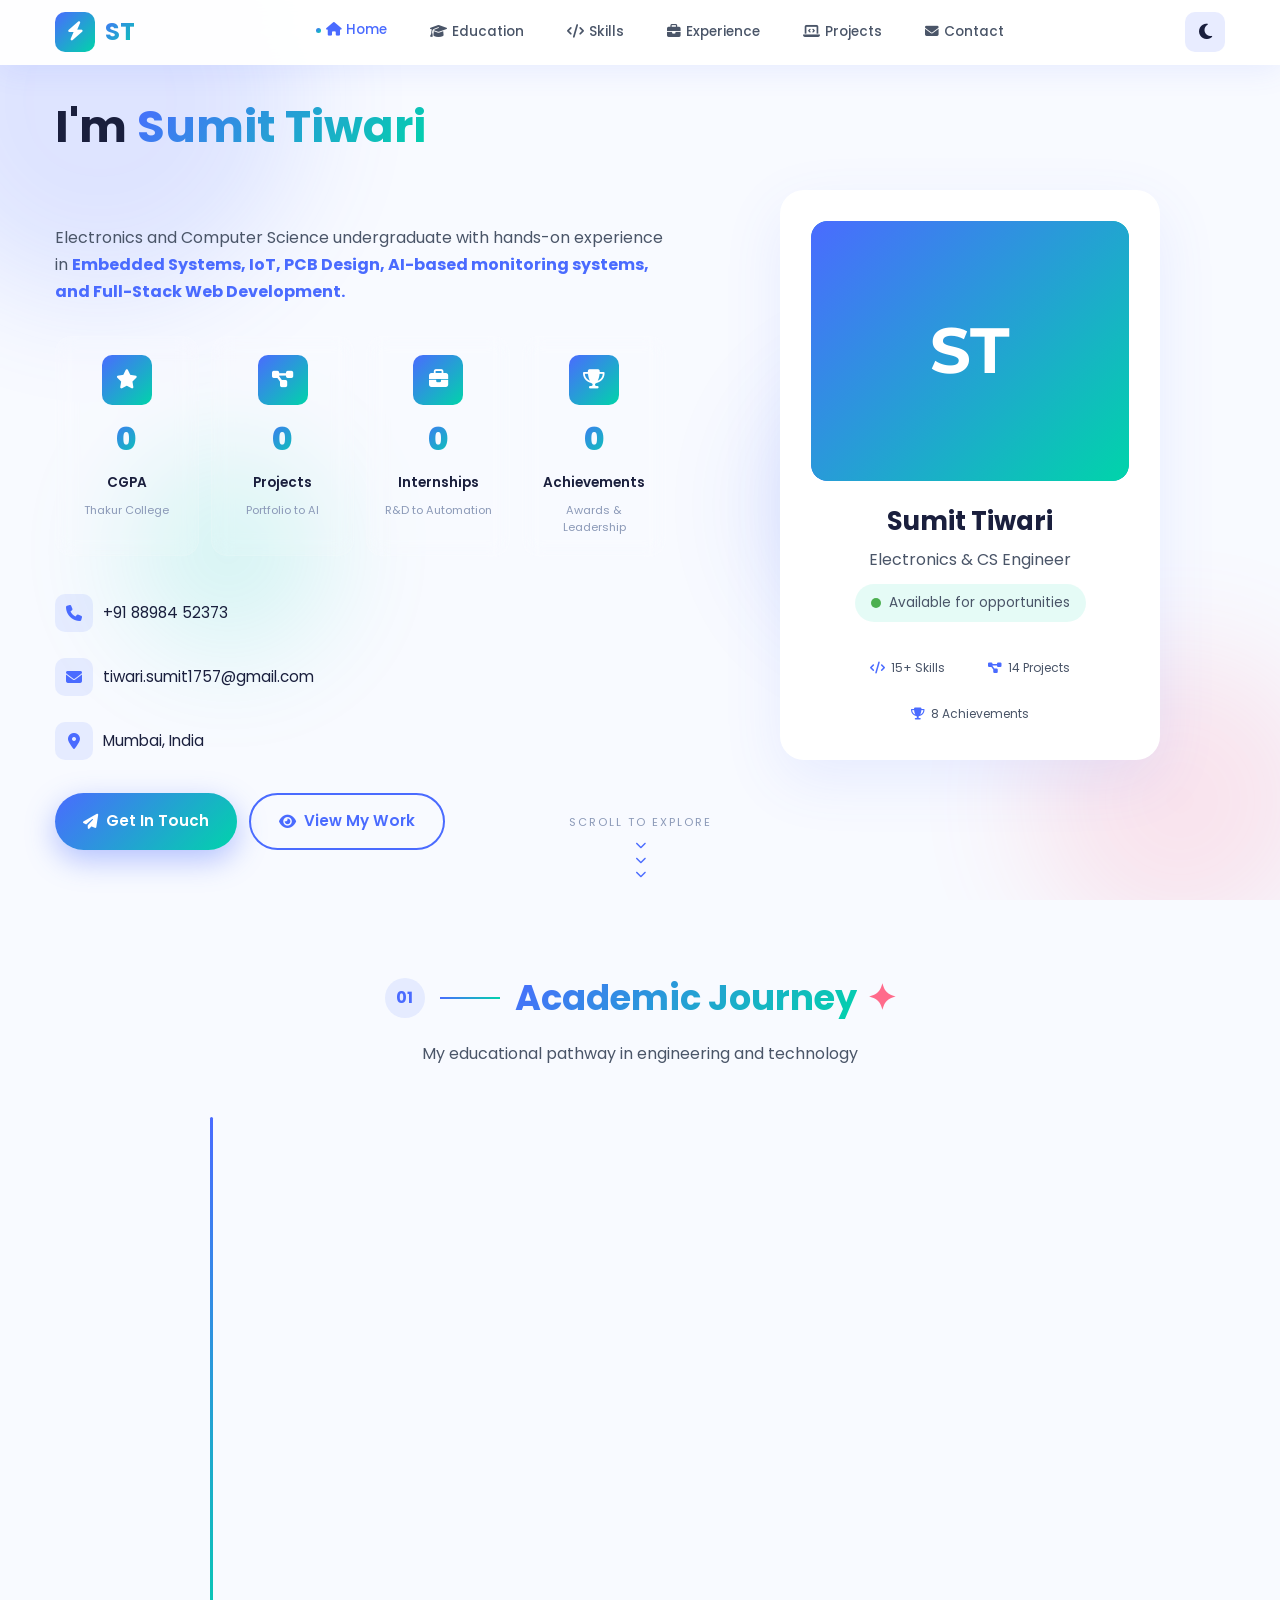
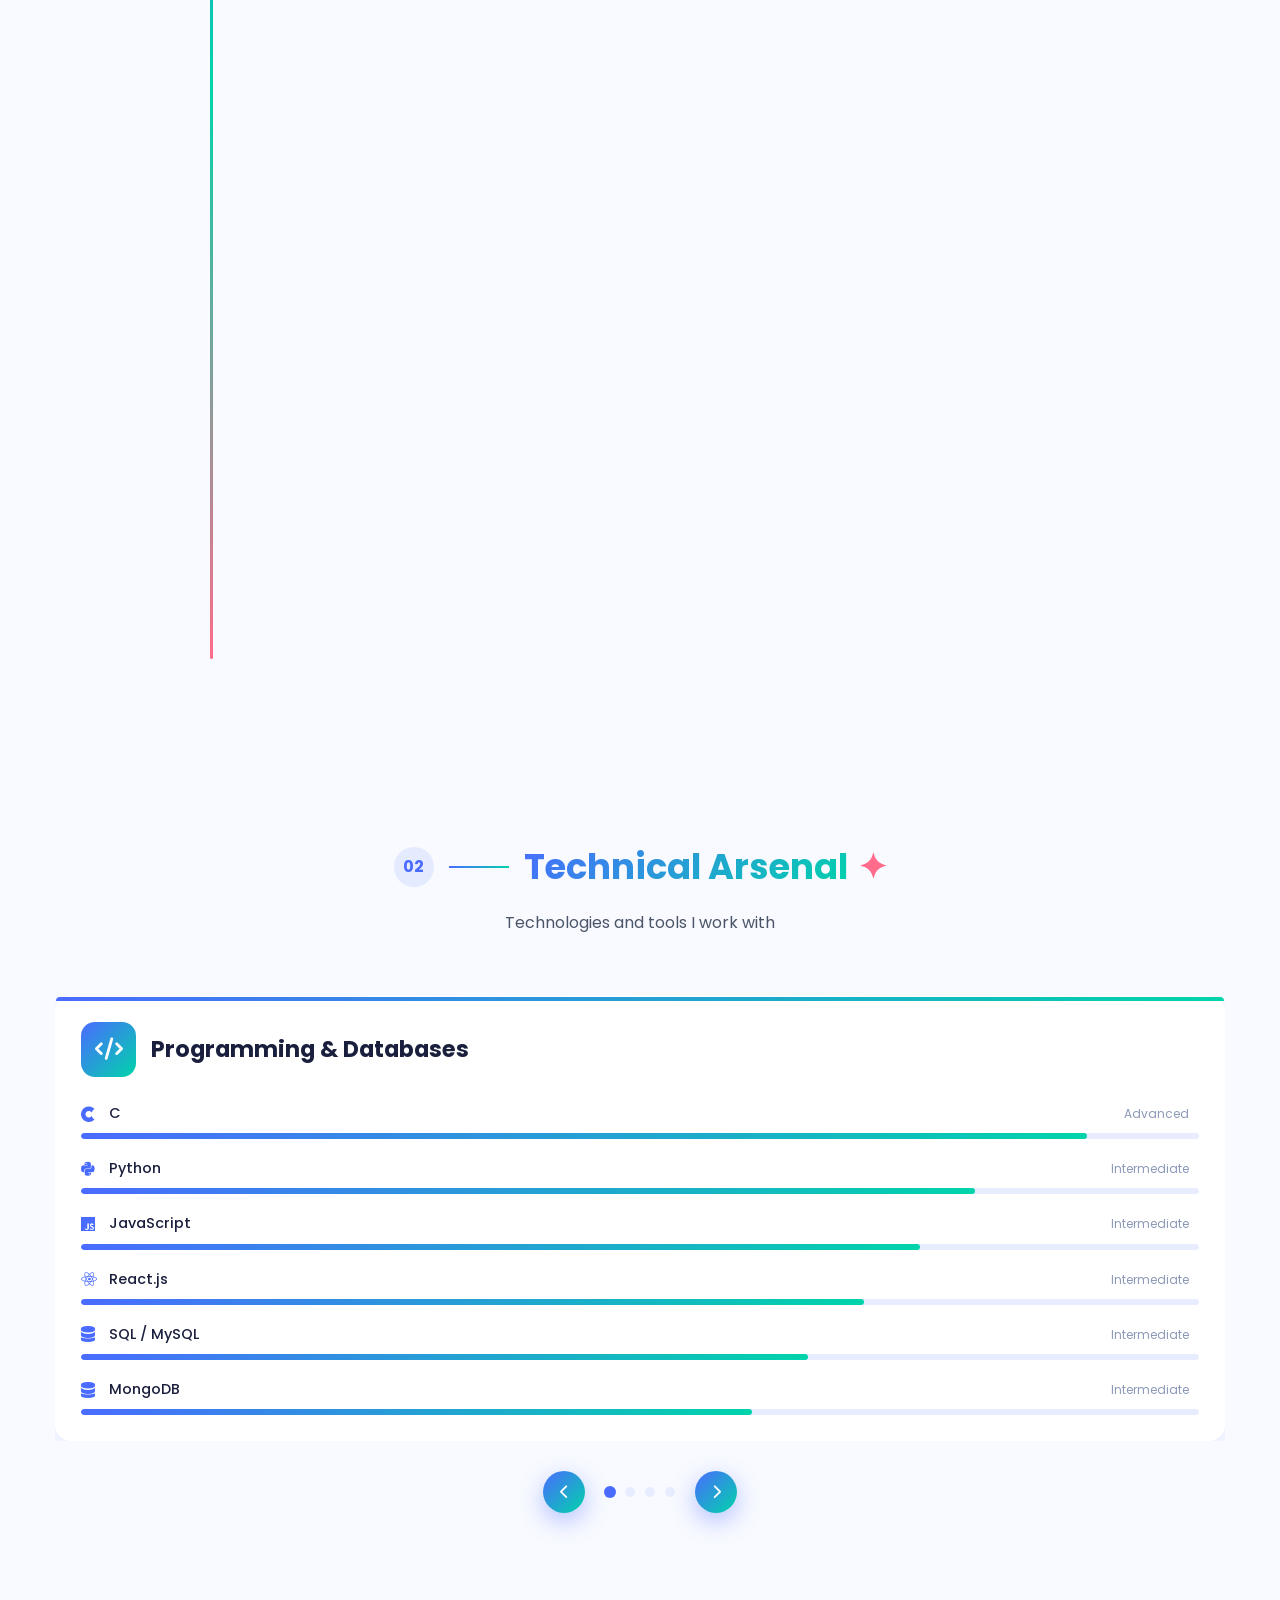
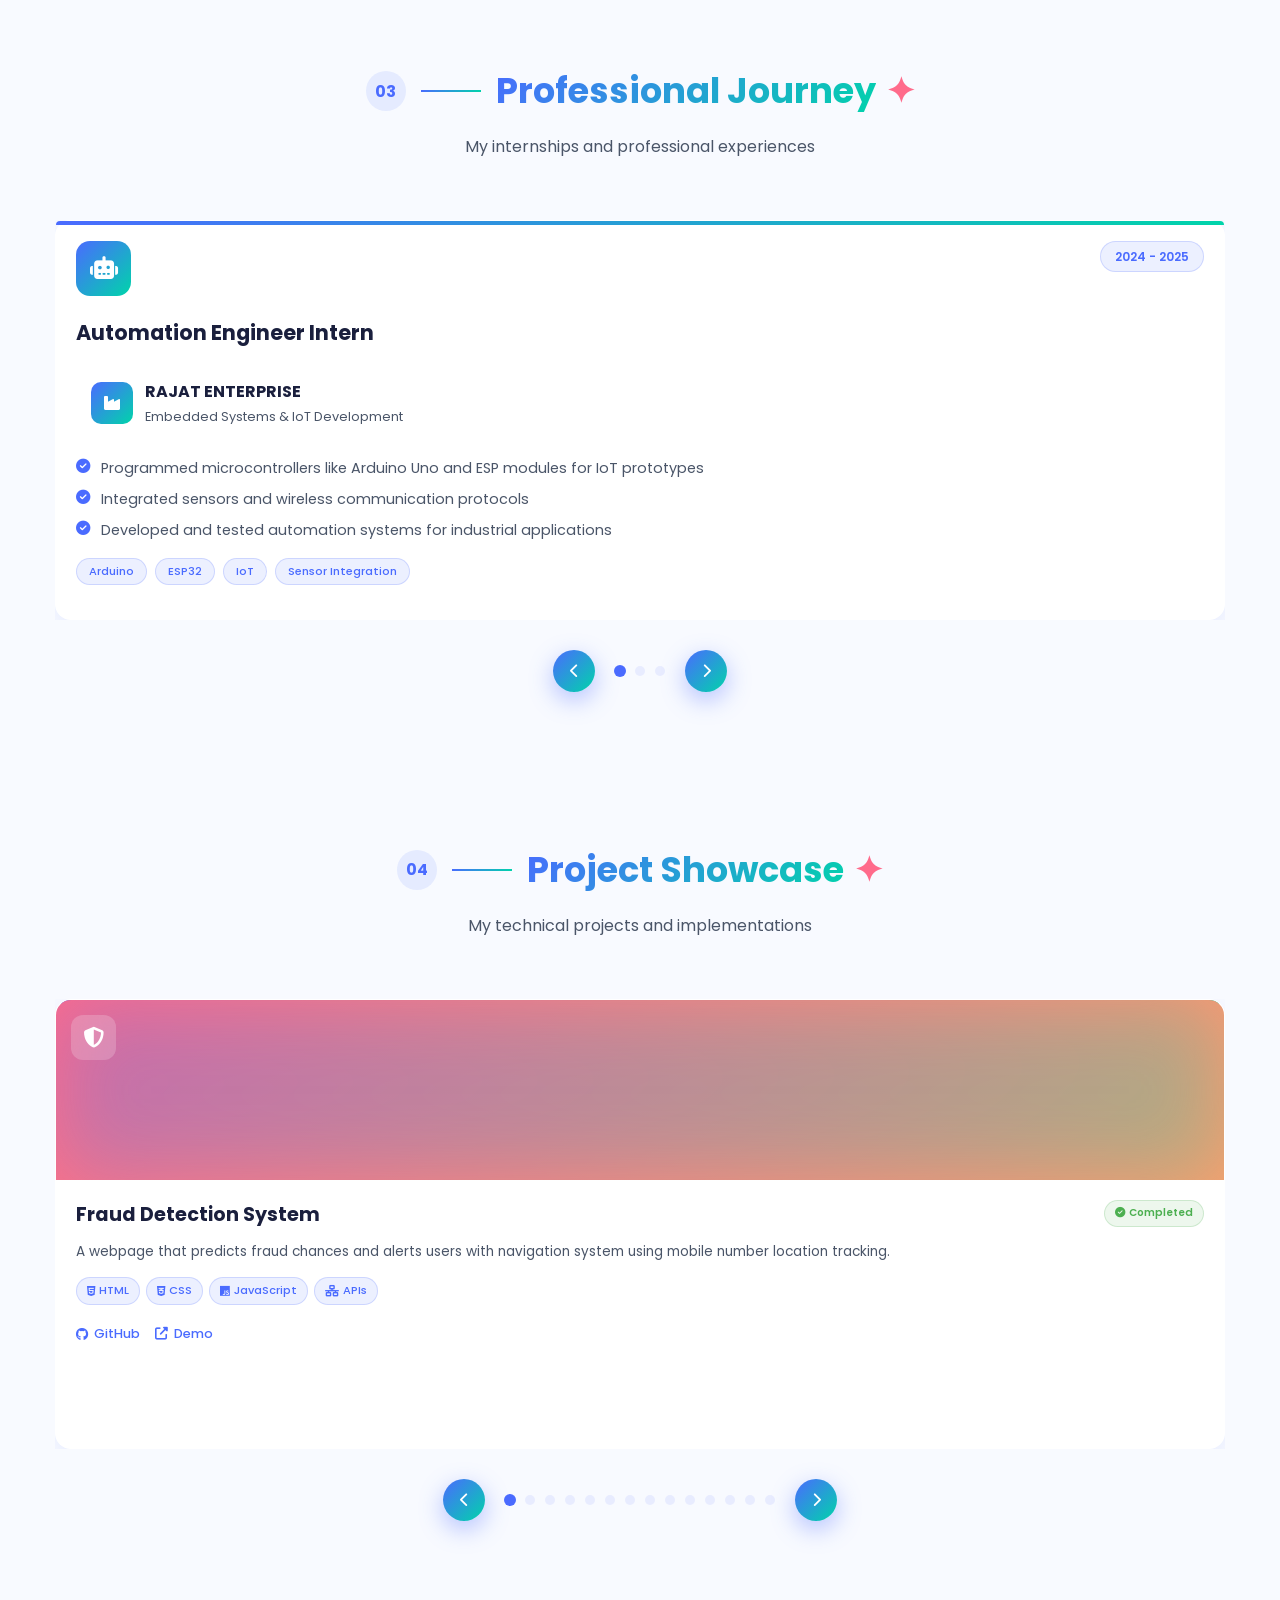
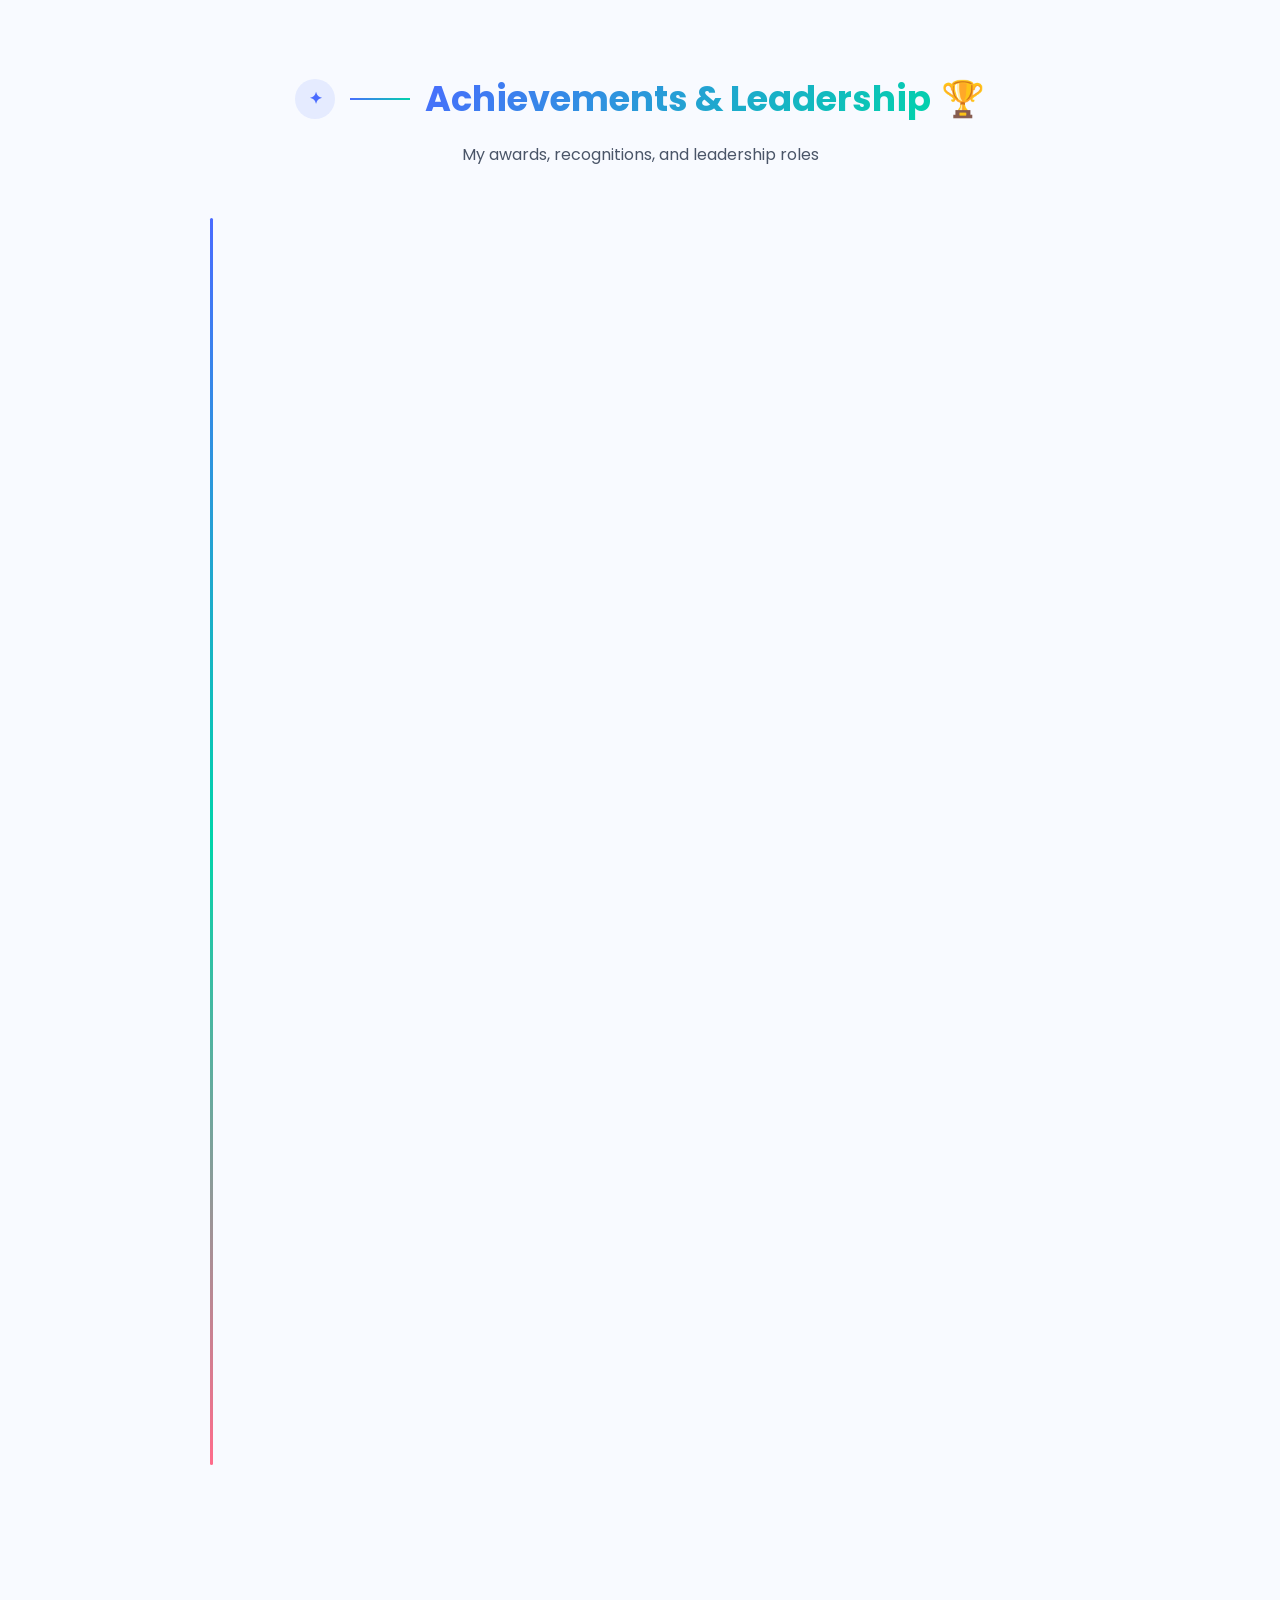
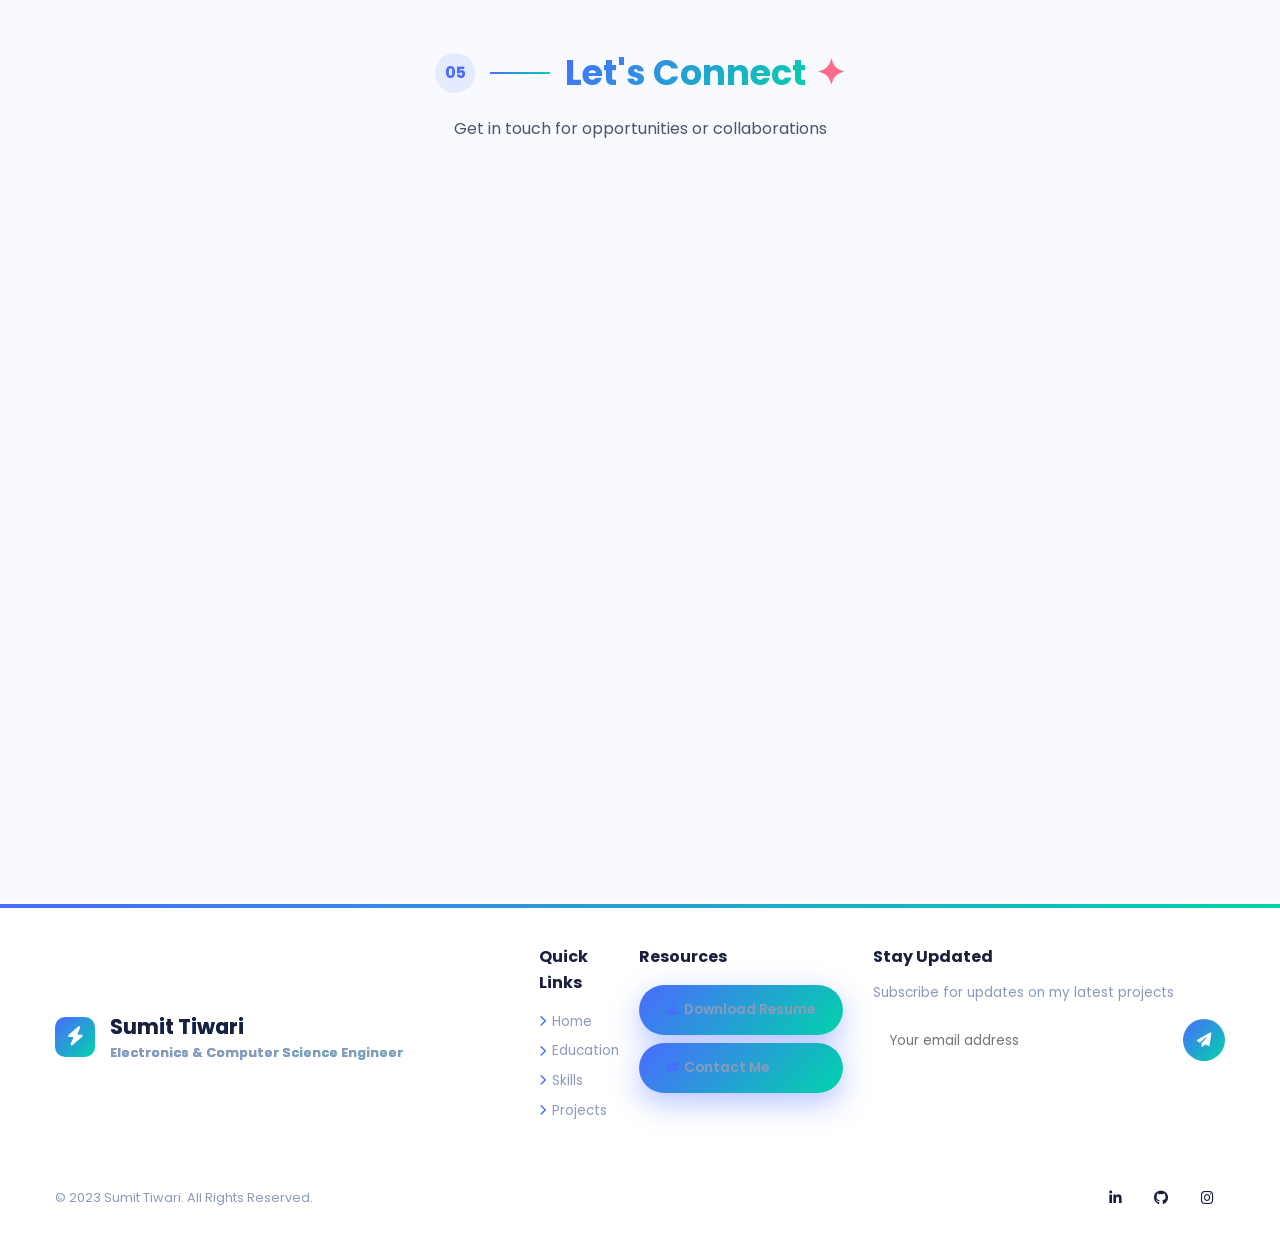
==== commit 2a2aca5c: "Index.html" ====
--- a/index.html
+++ b/index.html
@@ -3602,8 +3602,11 @@
                     </div>
                     <div class="link-group">
                         <h4>Resources</h4>
-                        <a href="#" id="resumeLink"><i class="fas fa-download"></i> Download Resume</a>
-                        <a href="#contact"><i class="fas fa-envelope"></i> Contact Me</a>
+                        <a href="22-E&CS53-26-SUMIT TIWARI.pdf" target="_blank" class="btn btn-primary" download>
+                            <i class="fas fa-download"></i> Download Resume
+                        </a>
+                        
+                        <a href="#contact" target="_blank" class="btn btn-primary"><i class="fas fa-envelope"></i> Contact Me</a>
                     </div>
                 </div>
                 <div class="footer-newsletter">
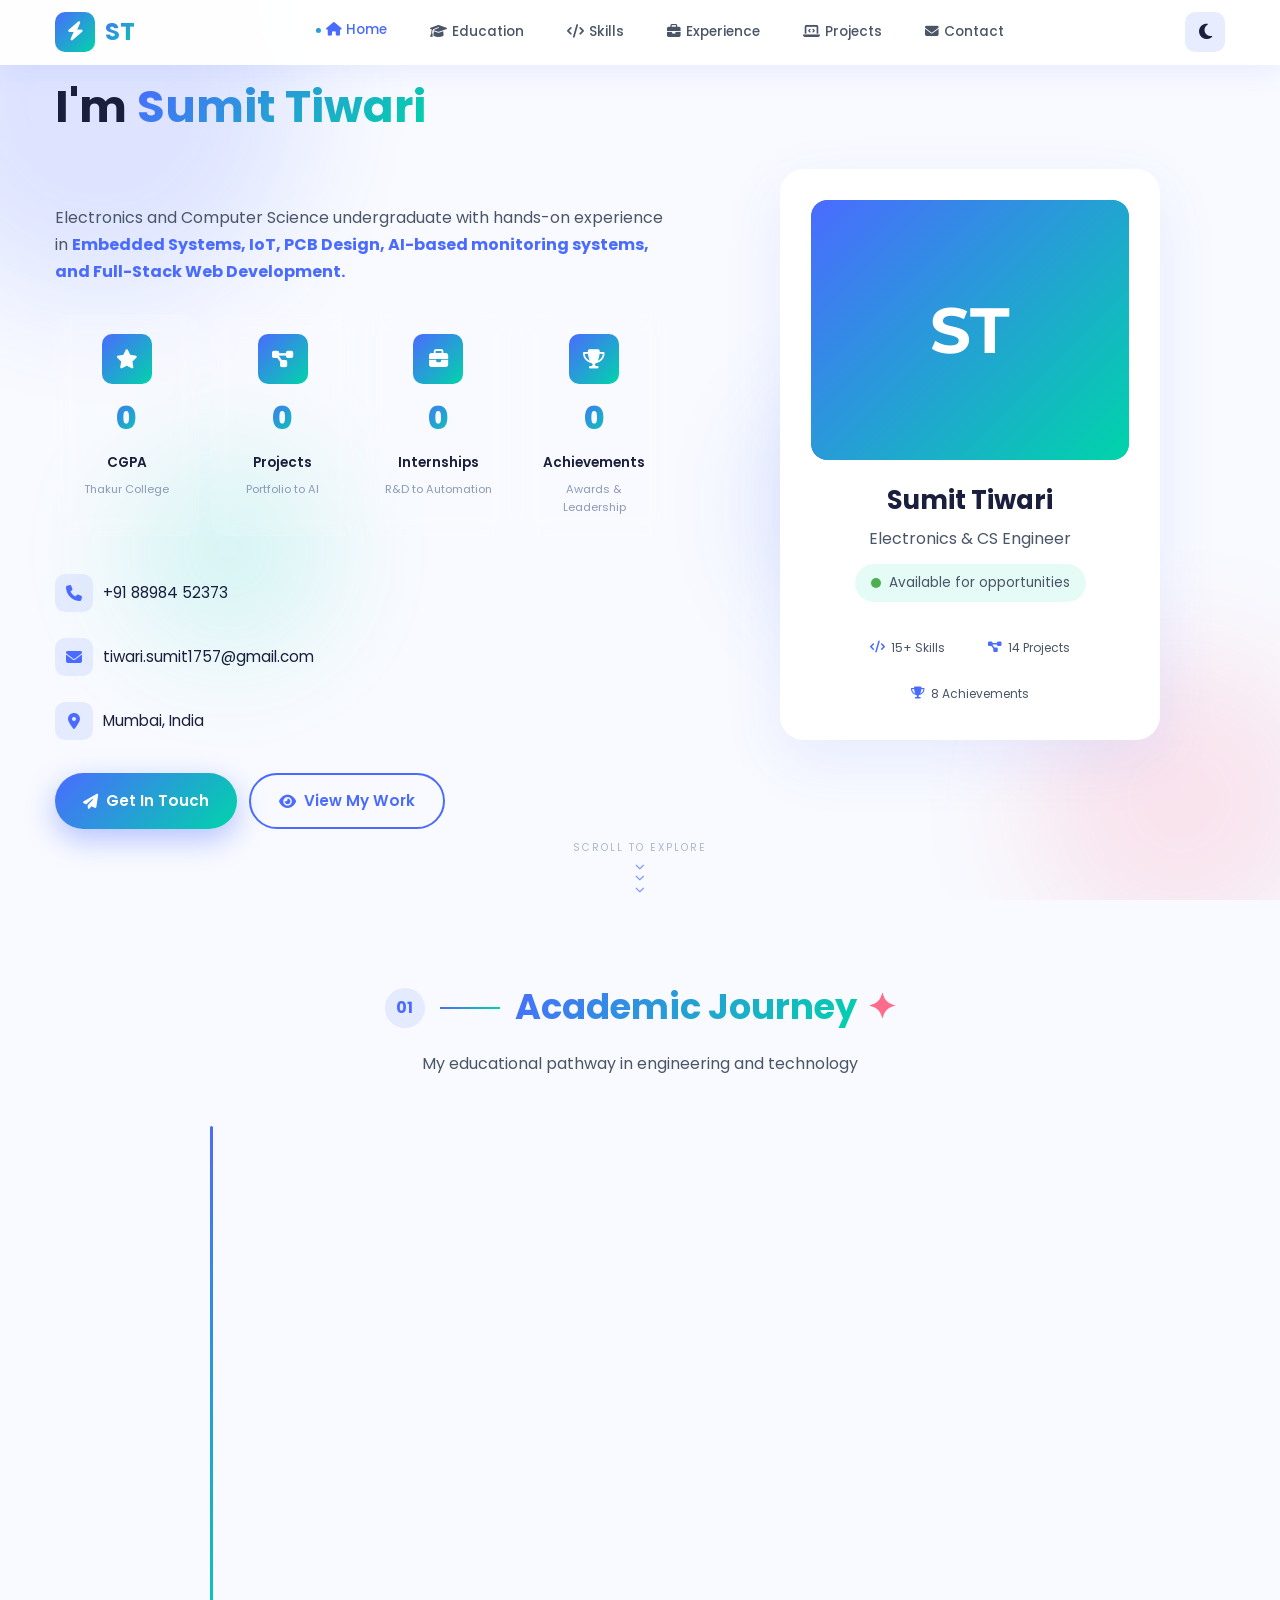
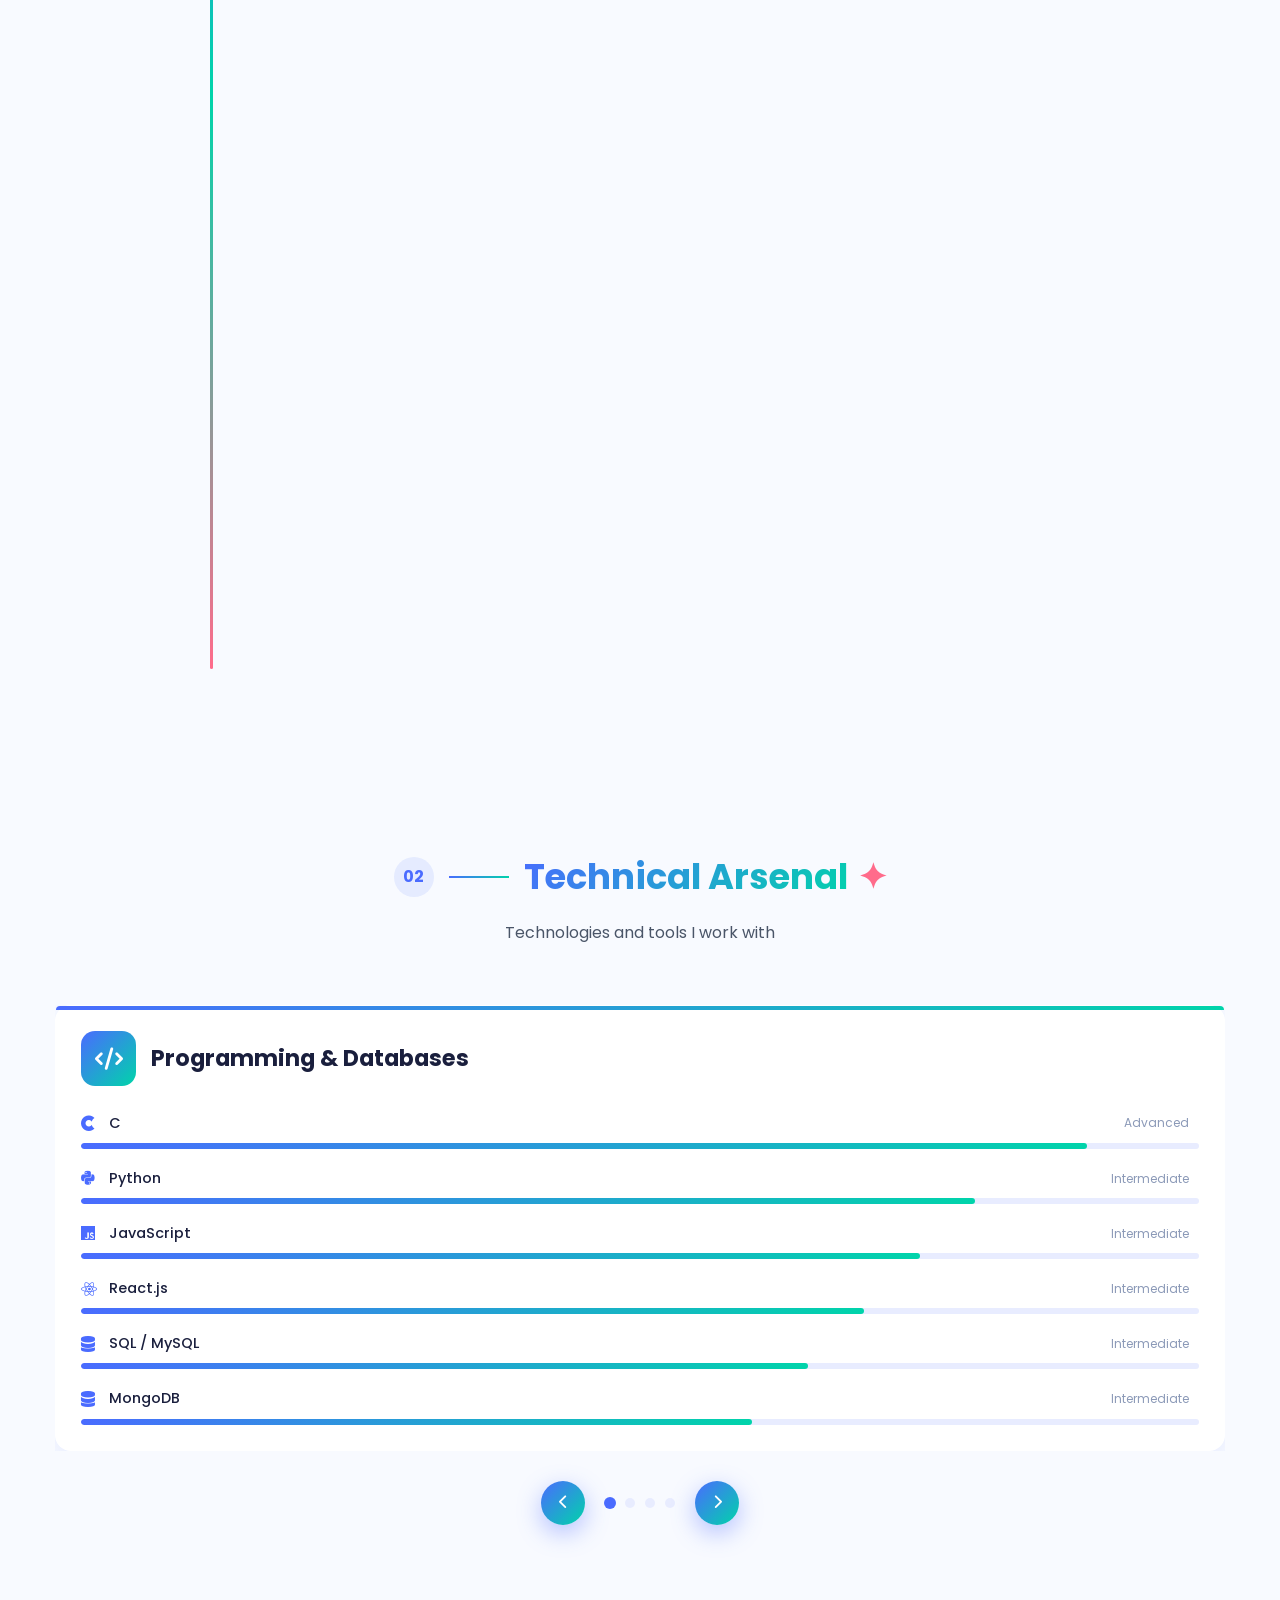
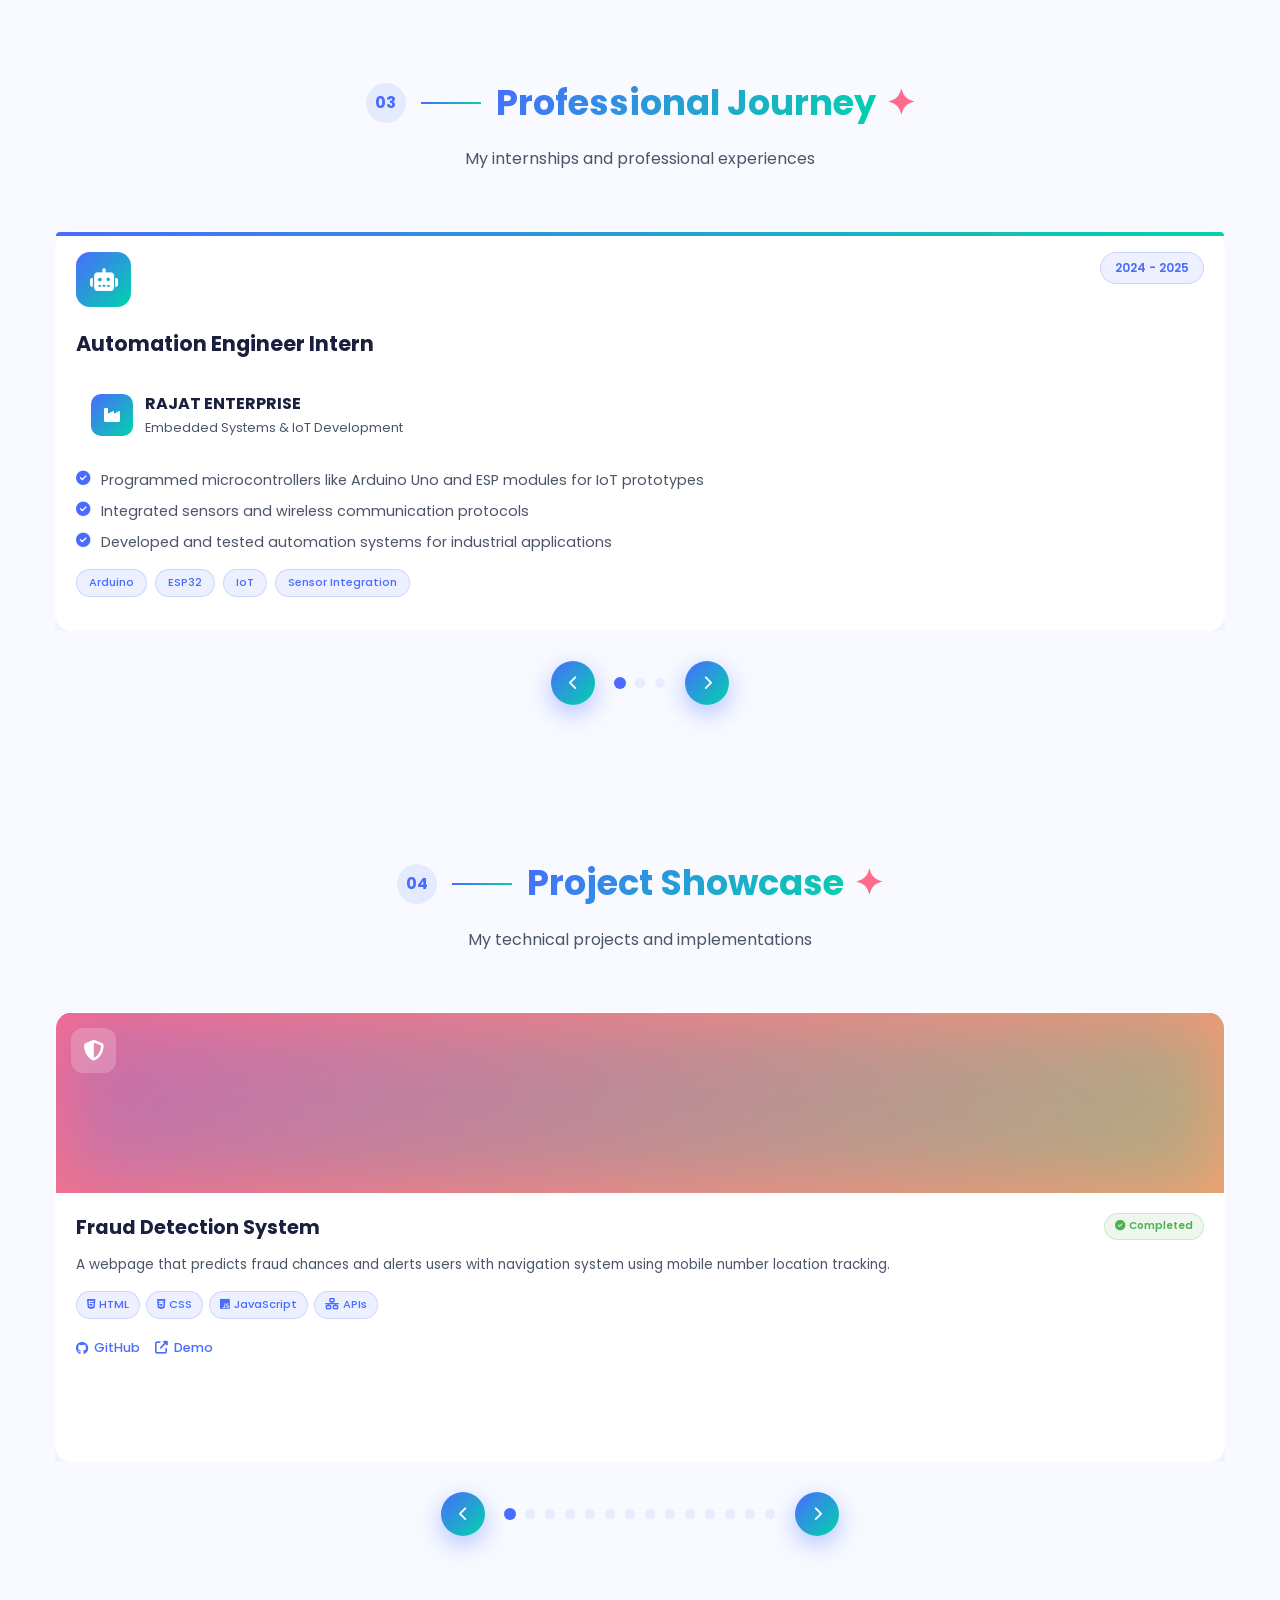
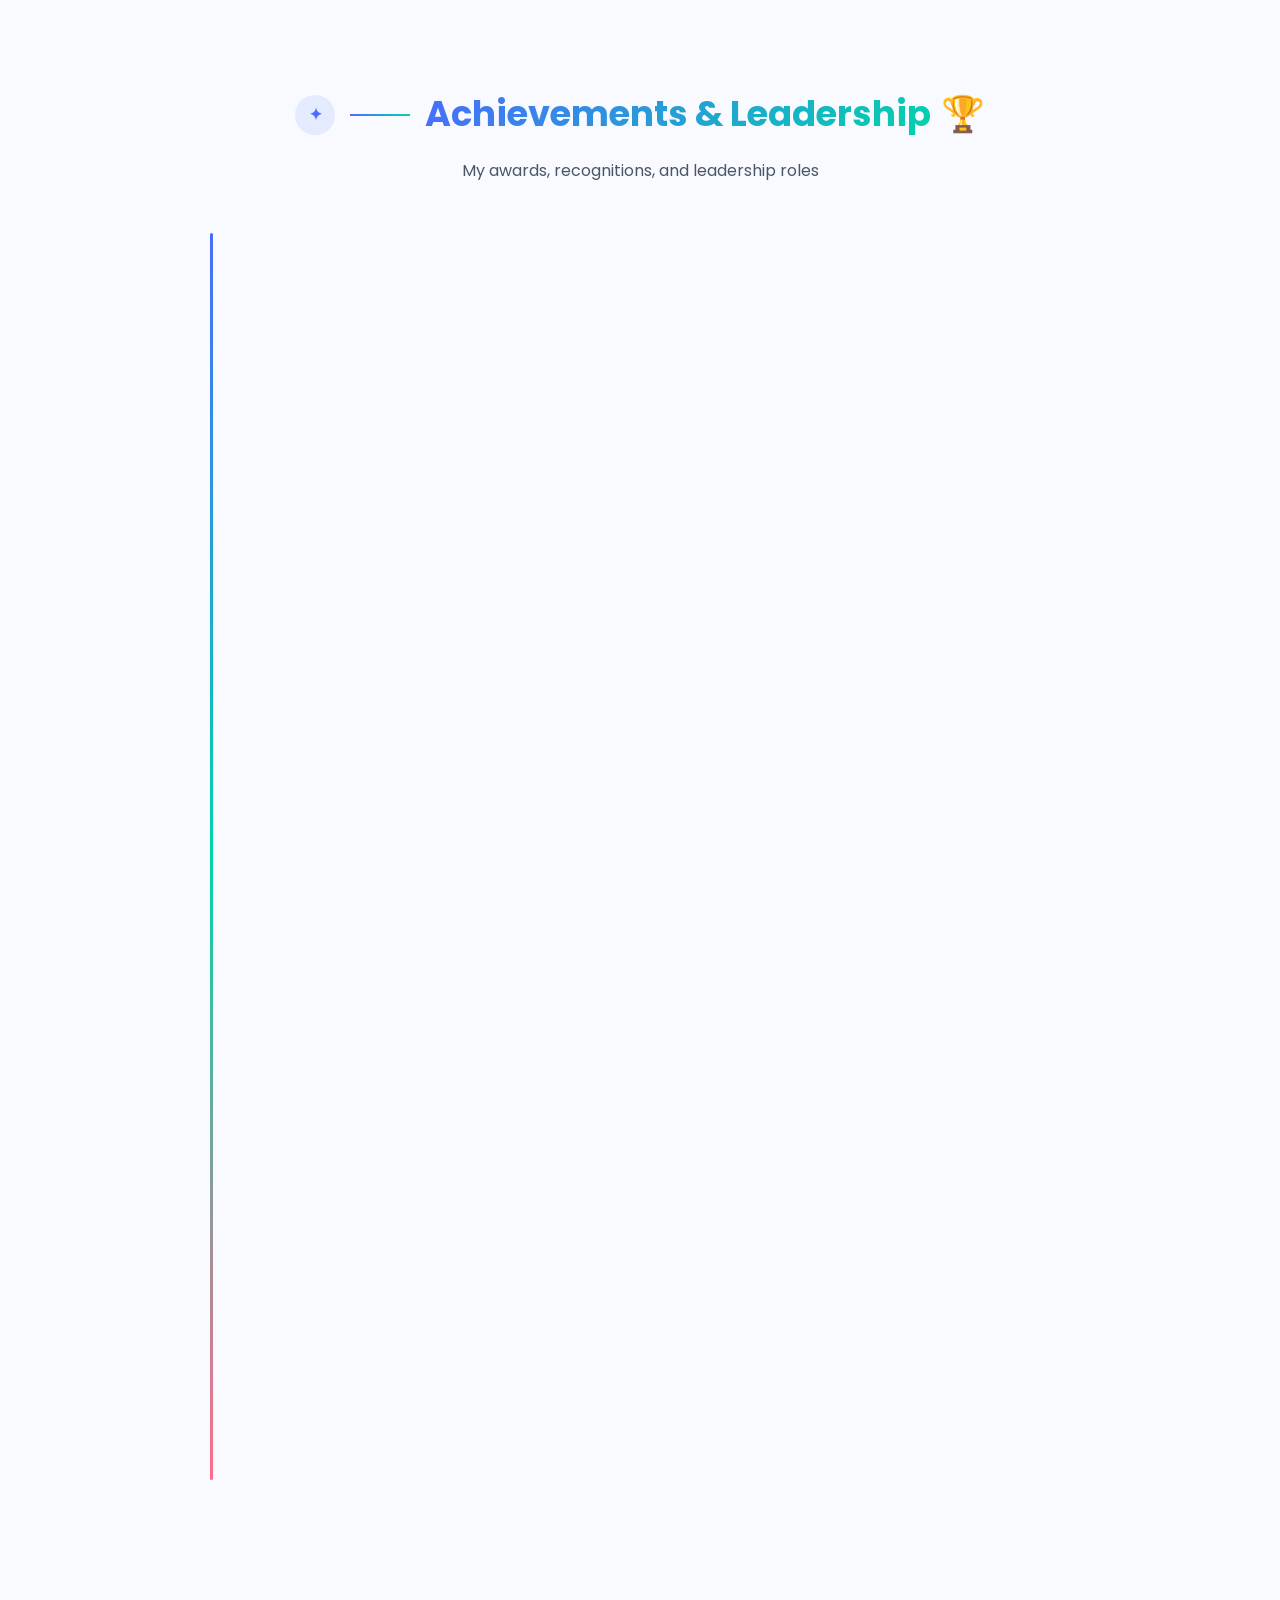
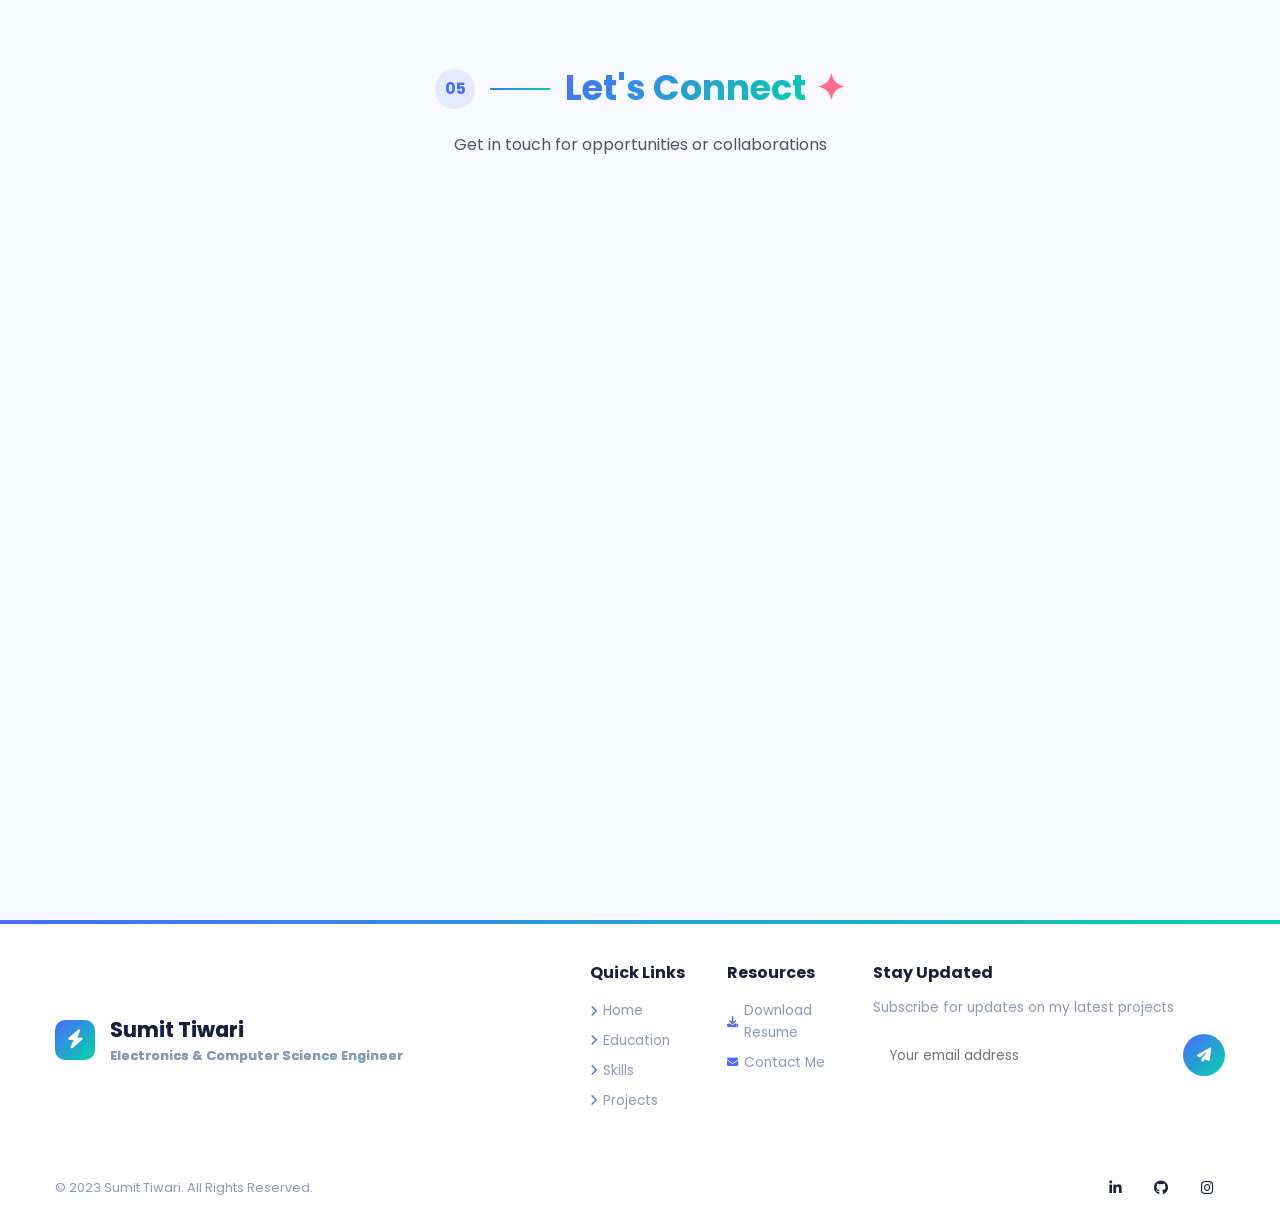
==== commit 2a2f6c3d: "Index.html" ====
--- a/index.html
+++ b/index.html
@@ -2,7 +2,7 @@
 <html lang="en">
 <head>
     <meta charset="UTF-8">
-    <meta name="viewport" content="width=device-width, initial-scale=1.0">
+    <meta name="viewport" content="width=device-width, initial-scale=1.0, maximum-scale=1.0, user-scalable=yes">
     <title>Sumit Tiwari | Interactive Portfolio</title>
     <link rel="stylesheet" href="https://cdnjs.cloudflare.com/ajax/libs/font-awesome/6.4.0/css/all.min.css">
     <link href="https://fonts.googleapis.com/css2?family=Poppins:wght@300;400;500;600;700&family=Montserrat:wght@400;500;600;700&display=swap" rel="stylesheet">
@@ -392,7 +392,7 @@
             display: flex;
             align-items: center;
             padding-top: 80px;
-            padding-bottom: 30px;
+            padding-bottom: 80px;
             position: relative;
             overflow: hidden;
         }
@@ -750,30 +750,35 @@
             color: var(--primary);
         }
 
+        /* Scroll Indicator - Fixed position */
         .scroll-indicator {
             position: absolute;
-            bottom: 20px;
+            bottom: 15px;
             left: 50%;
             transform: translateX(-50%);
             display: flex;
             flex-direction: column;
             align-items: center;
-            gap: 8px;
+            gap: 5px;
+            z-index: 5;
+            pointer-events: none;
         }
 
         .scroll-text {
             color: var(--text-muted);
-            font-size: 0.7rem;
+            font-size: 0.65rem;
             text-transform: uppercase;
             letter-spacing: 2px;
+            opacity: 0.7;
         }
 
         .scroll-arrows {
             display: flex;
             flex-direction: column;
-            gap: 3px;
+            gap: 2px;
             color: var(--primary);
-            font-size: 0.7rem;
+            font-size: 0.6rem;
+            opacity: 0.7;
         }
 
         .scroll-arrows i:nth-child(1) { animation: bounceArrow 2s infinite; }
@@ -782,7 +787,7 @@
 
         @keyframes bounceArrow {
             0%, 100% { transform: translateY(0); opacity: 0.3; }
-            50% { transform: translateY(5px); opacity: 1; }
+            50% { transform: translateY(4px); opacity: 1; }
         }
 
         /* Section Styles */
@@ -1222,6 +1227,71 @@
             width: var(--width);
         }
 
+        /* Slider Navigation */
+        .slider-nav {
+            display: flex;
+            justify-content: center;
+            align-items: center;
+            gap: 10px;
+            flex-wrap: wrap;
+        }
+
+        .slider-dot {
+            width: 10px;
+            height: 10px;
+            background: var(--light-gray);
+            border-radius: 50%;
+            cursor: pointer;
+            transition: var(--transition);
+            -webkit-tap-highlight-color: transparent;
+        }
+
+        .slider-dot.active {
+            background: var(--primary);
+            transform: scale(1.2);
+        }
+
+        .slider-controls {
+            display: flex;
+            justify-content: center;
+            align-items: center;
+            gap: 20px;
+            margin-top: 5px;
+            flex-wrap: wrap;
+        }
+
+        .slider-btn {
+            width: 44px;
+            height: 44px;
+            background: var(--gradient-primary);
+            border: none;
+            border-radius: 50%;
+            color: var(--text-light);
+            cursor: pointer;
+            display: flex;
+            align-items: center;
+            justify-content: center;
+            font-size: 0.9rem;
+            transition: var(--transition);
+            box-shadow: 0 8px 25px var(--glow);
+            -webkit-tap-highlight-color: transparent;
+            touch-action: manipulation;
+        }
+
+        .slider-btn:hover {
+            transform: scale(1.1);
+        }
+
+        .slider-btn:active {
+            transform: scale(0.95);
+        }
+
+        .slider-btn:disabled {
+            opacity: 0.4;
+            cursor: not-allowed;
+            transform: scale(1);
+        }
+
         /* Experience Section */
         .experience-section {
             position: relative;
@@ -1602,64 +1672,6 @@
             gap: 10px;
         }
 
-        /* Slider Navigation */
-        .slider-nav {
-            display: flex;
-            justify-content: center;
-            align-items: center;
-            gap: 10px;
-            flex-wrap: wrap;
-        }
-
-        .slider-dot {
-            width: 10px;
-            height: 10px;
-            background: var(--light-gray);
-            border-radius: 50%;
-            cursor: pointer;
-            transition: var(--transition);
-        }
-
-        .slider-dot.active {
-            background: var(--primary);
-            transform: scale(1.2);
-        }
-
-        .slider-controls {
-            display: flex;
-            justify-content: center;
-            align-items: center;
-            gap: 20px;
-            margin-top: 5px;
-            flex-wrap: wrap;
-        }
-
-        .slider-btn {
-            width: 42px;
-            height: 42px;
-            background: var(--gradient-primary);
-            border: none;
-            border-radius: 50%;
-            color: var(--text-light);
-            cursor: pointer;
-            display: flex;
-            align-items: center;
-            justify-content: center;
-            font-size: 0.9rem;
-            transition: var(--transition);
-            box-shadow: 0 8px 25px var(--glow);
-        }
-
-        .slider-btn:hover {
-            transform: scale(1.1);
-        }
-
-        .slider-btn:disabled {
-            opacity: 0.4;
-            cursor: not-allowed;
-            transform: scale(1);
-        }
-
         /* Contact Section */
         .contact-grid {
             display: grid;
@@ -2062,7 +2074,9 @@
             transform: translateY(0);
         }
 
-        /* Responsive */
+        /* ============================================================
+           RESPONSIVE STYLES - FIXED FOR MOBILE
+           ============================================================ */
         @media (max-width: 1024px) {
             .hero-grid {
                 gap: 30px;
@@ -2130,9 +2144,17 @@
             .improved-stats {
                 grid-template-columns: repeat(2, 1fr);
             }
+            /* Fix scroll indicator position on tablet */
+            .scroll-indicator {
+                bottom: 10px;
+            }
         }
 
         @media (max-width: 768px) {
+            .hero {
+                padding-bottom: 70px;
+                min-height: auto;
+            }
             .hero-title {
                 font-size: 2rem;
             }
@@ -2185,6 +2207,7 @@
                 justify-content: center;
                 padding: 12px 20px;
                 font-size: 0.85rem;
+                white-space: normal;
             }
             .contact-item {
                 justify-content: center;
@@ -2253,8 +2276,8 @@
                 gap: 15px;
             }
             .slider-btn {
-                width: 36px;
-                height: 36px;
+                width: 38px;
+                height: 38px;
                 font-size: 0.8rem;
             }
             .footer-links {
@@ -2299,14 +2322,25 @@
             .projects-grid {
                 min-height: 350px;
             }
-        }
-
-        @media (max-width: 400px) {
+            /* Fix scroll indicator on mobile - no overlap */
+            .scroll-indicator {
+                bottom: 8px;
+            }
+            .scroll-text {
+                font-size: 0.55rem;
+            }
+            .scroll-arrows {
+                font-size: 0.5rem;
+            }
+        }
+
+        @media (max-width: 480px) {
             .hero-title {
                 font-size: 1.7rem;
             }
             .typed-text {
                 font-size: 1rem;
+                min-height: 35px;
             }
             .section-title {
                 font-size: 1.5rem;
@@ -2333,8 +2367,8 @@
                 font-size: 1rem;
             }
             .slider-btn {
-                width: 32px;
-                height: 32px;
+                width: 34px;
+                height: 34px;
                 font-size: 0.7rem;
             }
             .slider-dot {
@@ -2349,12 +2383,49 @@
                 font-size: 1rem;
                 padding: 12px;
             }
+            .hero {
+                padding-bottom: 60px;
+            }
+            .scroll-indicator {
+                bottom: 5px;
+            }
+            .scroll-text {
+                font-size: 0.5rem;
+            }
+        }
+
+        @media (max-width: 360px) {
+            .hero-title {
+                font-size: 1.4rem;
+            }
+            .hero-description {
+                font-size: 0.85rem;
+            }
+            .section-title {
+                font-size: 1.3rem;
+            }
+            .stat-number {
+                font-size: 1.1rem;
+            }
+            .stat-label {
+                font-size: 0.65rem;
+            }
+            .btn {
+                font-size: 0.75rem;
+                padding: 10px 16px;
+            }
+            .profile-image {
+                height: 150px;
+            }
+            .profile-name {
+                font-size: 1.1rem;
+            }
         }
 
         @media (max-height: 600px) and (orientation: landscape) {
             .hero {
                 min-height: auto;
-                padding: 80px 0 30px;
+                padding: 80px 0 40px;
             }
             .hero-grid {
                 gap: 20px;
@@ -2367,6 +2438,9 @@
             }
             .improved-stats {
                 grid-template-columns: repeat(4, 1fr);
+            }
+            .scroll-indicator {
+                display: none;
             }
         }
     </style>
@@ -2524,6 +2598,7 @@
                 </div>
             </div>
             
+            <!-- Scroll Indicator - Fixed position, no overlap -->
             <div class="scroll-indicator">
                 <div class="scroll-text">Scroll to explore</div>
                 <div class="scroll-arrows">
@@ -3475,19 +3550,10 @@
             </div>
             
             <div class="contact-grid">
-                <!-- Contact Form - AJAX Submission -->
                 <div class="contact-form-container animate-card">
                     <h3 class="form-title">Send Me a Message</h3>
                     <div class="form-glow"></div>
-                    
-                    <!-- 
-                        FormSubmit.co Integration with AJAX
-                        - No page reload
-                        - Data sent to your email
-                        - Success/Error messages shown inline
-                    -->
                     <form id="contactForm">
-                        <!-- FormSubmit.co configuration -->
                         <input type="hidden" name="_captcha" value="false">
                         <input type="hidden" name="_template" value="table">
                         <input type="hidden" name="_subject" value="New Portfolio Contact Form Submission">
@@ -3522,7 +3588,6 @@
                     </form>
                 </div>
                 
-                <!-- Contact Info -->
                 <div class="contact-info-container">
                     <div class="contact-info-card animate-card">
                         <h3 class="info-title">Contact Information</h3>
@@ -3602,11 +3667,10 @@
                     </div>
                     <div class="link-group">
                         <h4>Resources</h4>
-                        <a href="22-E&CS53-26-SUMIT TIWARI.pdf" target="_blank" class="btn btn-primary" download>
+                        <a href="22-E&CS53-26-SUMIT TIWARI.pdf" target="_blank" download>
                             <i class="fas fa-download"></i> Download Resume
                         </a>
-                        
-                        <a href="#contact" target="_blank" class="btn btn-primary"><i class="fas fa-envelope"></i> Contact Me</a>
+                        <a href="#contact"><i class="fas fa-envelope"></i> Contact Me</a>
                     </div>
                 </div>
                 <div class="footer-newsletter">
@@ -3636,7 +3700,6 @@
         const CONFIG = {
             THEME_KEY: "portfolio_theme",
             SLIDER_INTERVAL: 8000,
-            // FormSubmit.co endpoint - replace with your email
             FORM_SUBMIT_URL: "https://formsubmit.co/ajax/tiwari.sumit1757@gmail.com"
         };
 
@@ -3669,7 +3732,7 @@
         }
 
         // ============================================================
-        // 4. TYPED.JS - ANIMATED TYPING
+        // 4. TYPED.JS
         // ============================================================
         function initTypedJS() {
             new Typed('#typed', {
@@ -3692,7 +3755,7 @@
         }
 
         // ============================================================
-        // 5. SLIDERS
+        // 5. SLIDERS - FIXED FOR MOBILE TOUCH
         // ============================================================
         function initSliders() {
             // Skills Slider
@@ -3731,11 +3794,19 @@
             skillsSliderInterval = setInterval(() => rotateSkill('next'), CONFIG.SLIDER_INTERVAL);
             
             skillDots.forEach((dot, index) => {
-                dot.addEventListener('click', function() {
+                dot.addEventListener('click', function(e) {
+                    e.preventDefault();
                     clearInterval(skillsSliderInterval);
                     showSkill(index);
                     setTimeout(() => skillsSliderInterval = setInterval(() => rotateSkill('next'), CONFIG.SLIDER_INTERVAL), 5000);
                 });
+                // Touch support for mobile
+                dot.addEventListener('touchstart', function(e) {
+                    e.preventDefault();
+                    clearInterval(skillsSliderInterval);
+                    showSkill(index);
+                    setTimeout(() => skillsSliderInterval = setInterval(() => rotateSkill('next'), CONFIG.SLIDER_INTERVAL), 5000);
+                }, { passive: false });
             });
             
             skillsPrevBtn.addEventListener('click', function() {
@@ -3743,12 +3814,24 @@
                 rotateSkill('prev');
                 setTimeout(() => skillsSliderInterval = setInterval(() => rotateSkill('next'), CONFIG.SLIDER_INTERVAL), 5000);
             });
+            skillsPrevBtn.addEventListener('touchstart', function(e) {
+                e.preventDefault();
+                clearInterval(skillsSliderInterval);
+                rotateSkill('prev');
+                setTimeout(() => skillsSliderInterval = setInterval(() => rotateSkill('next'), CONFIG.SLIDER_INTERVAL), 5000);
+            }, { passive: false });
             
             skillsNextBtn.addEventListener('click', function() {
                 clearInterval(skillsSliderInterval);
                 rotateSkill('next');
                 setTimeout(() => skillsSliderInterval = setInterval(() => rotateSkill('next'), CONFIG.SLIDER_INTERVAL), 5000);
             });
+            skillsNextBtn.addEventListener('touchstart', function(e) {
+                e.preventDefault();
+                clearInterval(skillsSliderInterval);
+                rotateSkill('next');
+                setTimeout(() => skillsSliderInterval = setInterval(() => rotateSkill('next'), CONFIG.SLIDER_INTERVAL), 5000);
+            }, { passive: false });
 
             // Experience Slider
             const experienceCards = document.querySelectorAll('.experience-card');
@@ -3788,18 +3871,18 @@
             
             experienceSliderInterval = setInterval(() => rotateExperience('next'), CONFIG.SLIDER_INTERVAL);
             
-            const expSection = document.querySelector('.experience-section');
-            expSection.addEventListener('mouseenter', () => clearInterval(experienceSliderInterval));
-            expSection.addEventListener('mouseleave', () => {
-                experienceSliderInterval = setInterval(() => rotateExperience('next'), CONFIG.SLIDER_INTERVAL);
-            });
-            
             expDots.forEach((dot, index) => {
                 dot.addEventListener('click', function() {
                     clearInterval(experienceSliderInterval);
                     showExperience(index);
                     setTimeout(() => experienceSliderInterval = setInterval(() => rotateExperience('next'), CONFIG.SLIDER_INTERVAL), 5000);
                 });
+                dot.addEventListener('touchstart', function(e) {
+                    e.preventDefault();
+                    clearInterval(experienceSliderInterval);
+                    showExperience(index);
+                    setTimeout(() => experienceSliderInterval = setInterval(() => rotateExperience('next'), CONFIG.SLIDER_INTERVAL), 5000);
+                }, { passive: false });
             });
             
             expPrevBtn.addEventListener('click', function() {
@@ -3807,12 +3890,24 @@
                 rotateExperience('prev');
                 setTimeout(() => experienceSliderInterval = setInterval(() => rotateExperience('next'), CONFIG.SLIDER_INTERVAL), 5000);
             });
+            expPrevBtn.addEventListener('touchstart', function(e) {
+                e.preventDefault();
+                clearInterval(experienceSliderInterval);
+                rotateExperience('prev');
+                setTimeout(() => experienceSliderInterval = setInterval(() => rotateExperience('next'), CONFIG.SLIDER_INTERVAL), 5000);
+            }, { passive: false });
             
             expNextBtn.addEventListener('click', function() {
                 clearInterval(experienceSliderInterval);
                 rotateExperience('next');
                 setTimeout(() => experienceSliderInterval = setInterval(() => rotateExperience('next'), CONFIG.SLIDER_INTERVAL), 5000);
             });
+            expNextBtn.addEventListener('touchstart', function(e) {
+                e.preventDefault();
+                clearInterval(experienceSliderInterval);
+                rotateExperience('next');
+                setTimeout(() => experienceSliderInterval = setInterval(() => rotateExperience('next'), CONFIG.SLIDER_INTERVAL), 5000);
+            }, { passive: false });
 
             // Projects Slider
             const projectCards = document.querySelectorAll('.project-card');
@@ -3852,18 +3947,18 @@
             
             projectsSliderInterval = setInterval(() => rotateProject('next'), CONFIG.SLIDER_INTERVAL);
             
-            const projSection = document.querySelector('.projects-section');
-            projSection.addEventListener('mouseenter', () => clearInterval(projectsSliderInterval));
-            projSection.addEventListener('mouseleave', () => {
-                projectsSliderInterval = setInterval(() => rotateProject('next'), CONFIG.SLIDER_INTERVAL);
-            });
-            
             projectDots.forEach((dot, index) => {
                 dot.addEventListener('click', function() {
                     clearInterval(projectsSliderInterval);
                     showProject(index);
                     setTimeout(() => projectsSliderInterval = setInterval(() => rotateProject('next'), CONFIG.SLIDER_INTERVAL), 5000);
                 });
+                dot.addEventListener('touchstart', function(e) {
+                    e.preventDefault();
+                    clearInterval(projectsSliderInterval);
+                    showProject(index);
+                    setTimeout(() => projectsSliderInterval = setInterval(() => rotateProject('next'), CONFIG.SLIDER_INTERVAL), 5000);
+                }, { passive: false });
             });
             
             projectPrevBtn.addEventListener('click', function() {
@@ -3871,12 +3966,24 @@
                 rotateProject('prev');
                 setTimeout(() => projectsSliderInterval = setInterval(() => rotateProject('next'), CONFIG.SLIDER_INTERVAL), 5000);
             });
+            projectPrevBtn.addEventListener('touchstart', function(e) {
+                e.preventDefault();
+                clearInterval(projectsSliderInterval);
+                rotateProject('prev');
+                setTimeout(() => projectsSliderInterval = setInterval(() => rotateProject('next'), CONFIG.SLIDER_INTERVAL), 5000);
+            }, { passive: false });
             
             projectNextBtn.addEventListener('click', function() {
                 clearInterval(projectsSliderInterval);
                 rotateProject('next');
                 setTimeout(() => projectsSliderInterval = setInterval(() => rotateProject('next'), CONFIG.SLIDER_INTERVAL), 5000);
             });
+            projectNextBtn.addEventListener('touchstart', function(e) {
+                e.preventDefault();
+                clearInterval(projectsSliderInterval);
+                rotateProject('next');
+                setTimeout(() => projectsSliderInterval = setInterval(() => rotateProject('next'), CONFIG.SLIDER_INTERVAL), 5000);
+            }, { passive: false });
         }
 
         // ============================================================
@@ -3965,7 +4072,7 @@
         }
 
         // ============================================================
-        // 8. CONTACT FORM - AJAX SUBMISSION (NO PAGE RELOAD)
+        // 8. CONTACT FORM
         // ============================================================
         function initFormHandling() {
             const contactForm = document.getElementById('contactForm');
@@ -3982,14 +4089,12 @@
             }
             
             contactForm.addEventListener('submit', async function(e) {
-                e.preventDefault(); // Prevent page reload
+                e.preventDefault();
                 
-                // Show loading state
                 submitBtn.disabled = true;
                 const originalText = submitBtn.innerHTML;
                 submitBtn.innerHTML = '<i class="fas fa-spinner fa-spin"></i> Sending...';
                 
-                // Collect form data
                 const formData = {
                     name: document.getElementById('name').value.trim(),
                     email: document.getElementById('email').value.trim(),
@@ -3998,7 +4103,6 @@
                 };
                 
                 try {
-                    // Send data to FormSubmit.co via AJAX
                     const response = await fetch(CONFIG.FORM_SUBMIT_URL, {
                         method: 'POST',
                         headers: {
@@ -4021,15 +4125,8 @@
                     showNotification('❌ Network error. Please check your connection and try again.', 'error');
                 }
                 
-                // Restore button state
                 submitBtn.innerHTML = originalText;
                 submitBtn.disabled = false;
-            });
-            
-            // Resume download handler
-            document.getElementById('resumeLink').addEventListener('click', function(e) {
-                e.preventDefault();
-                showNotification('📄 Resume download coming soon!', 'info');
             });
         }
 
